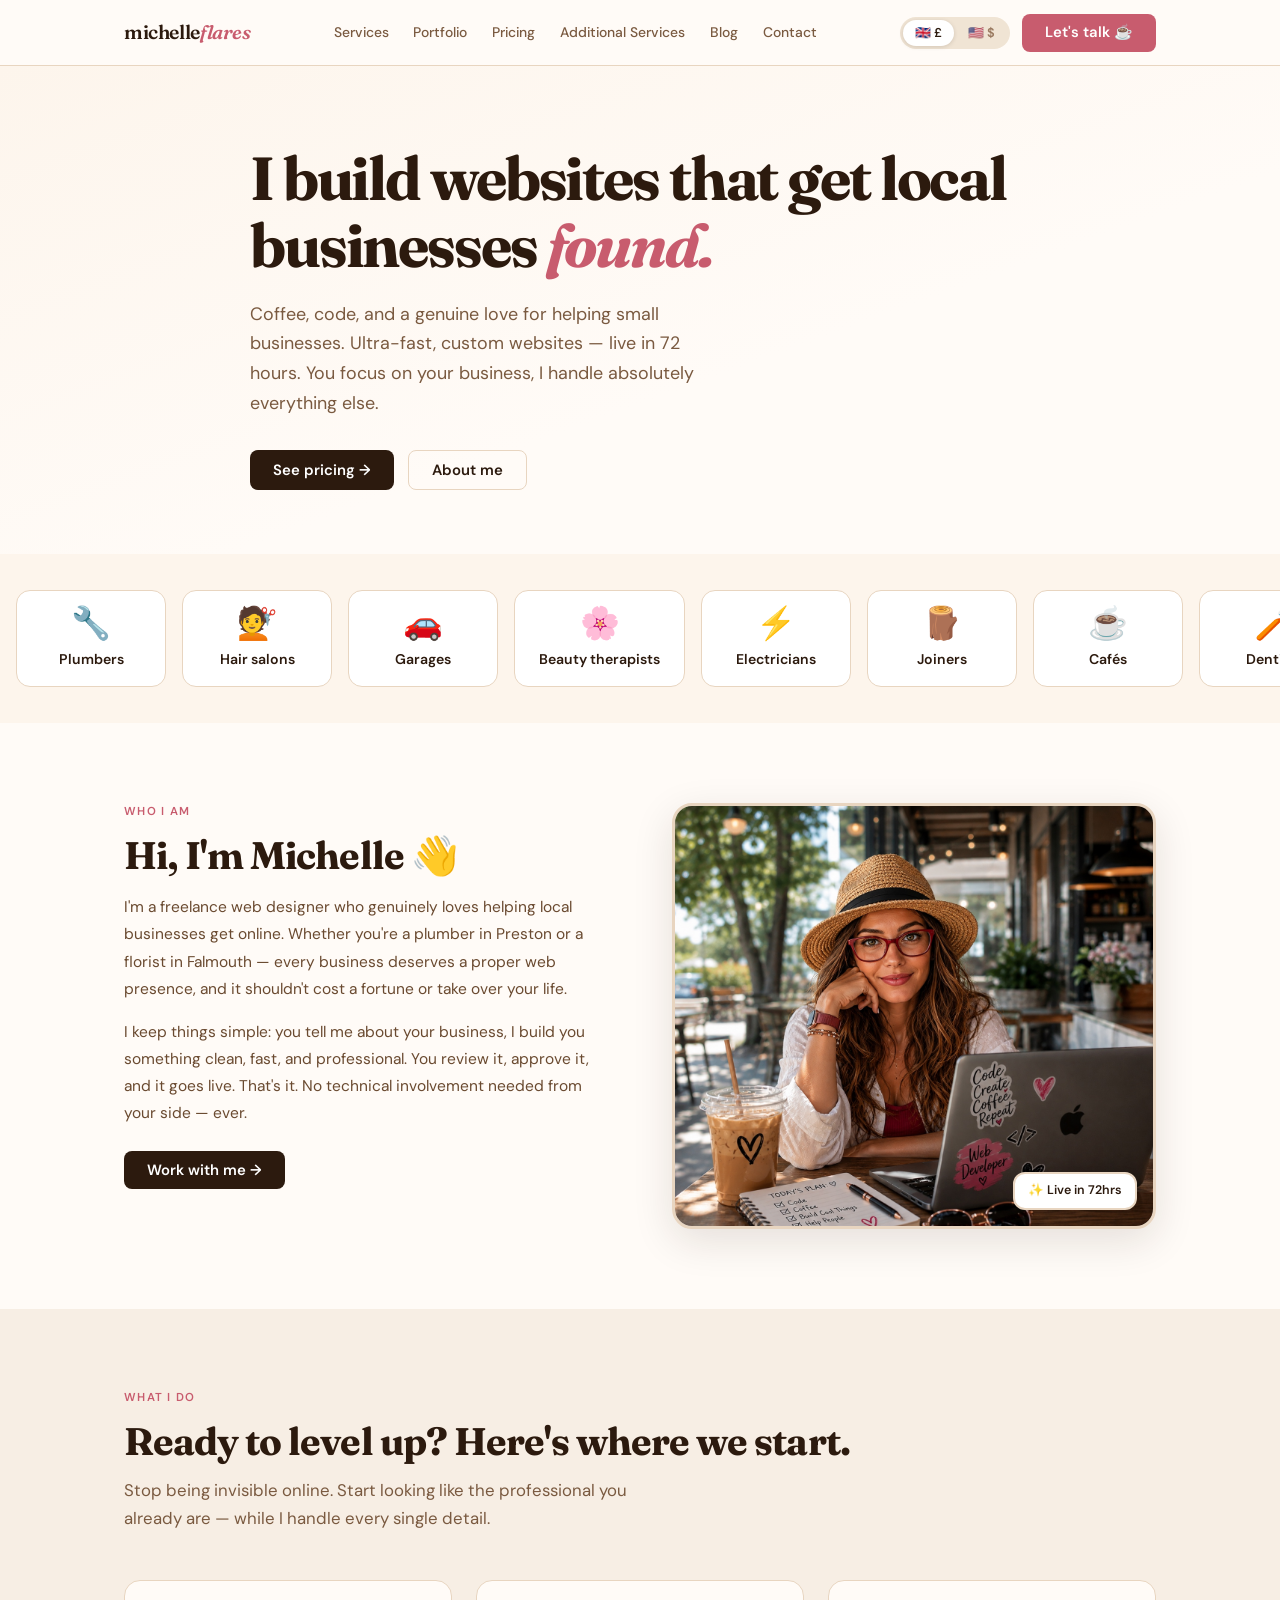
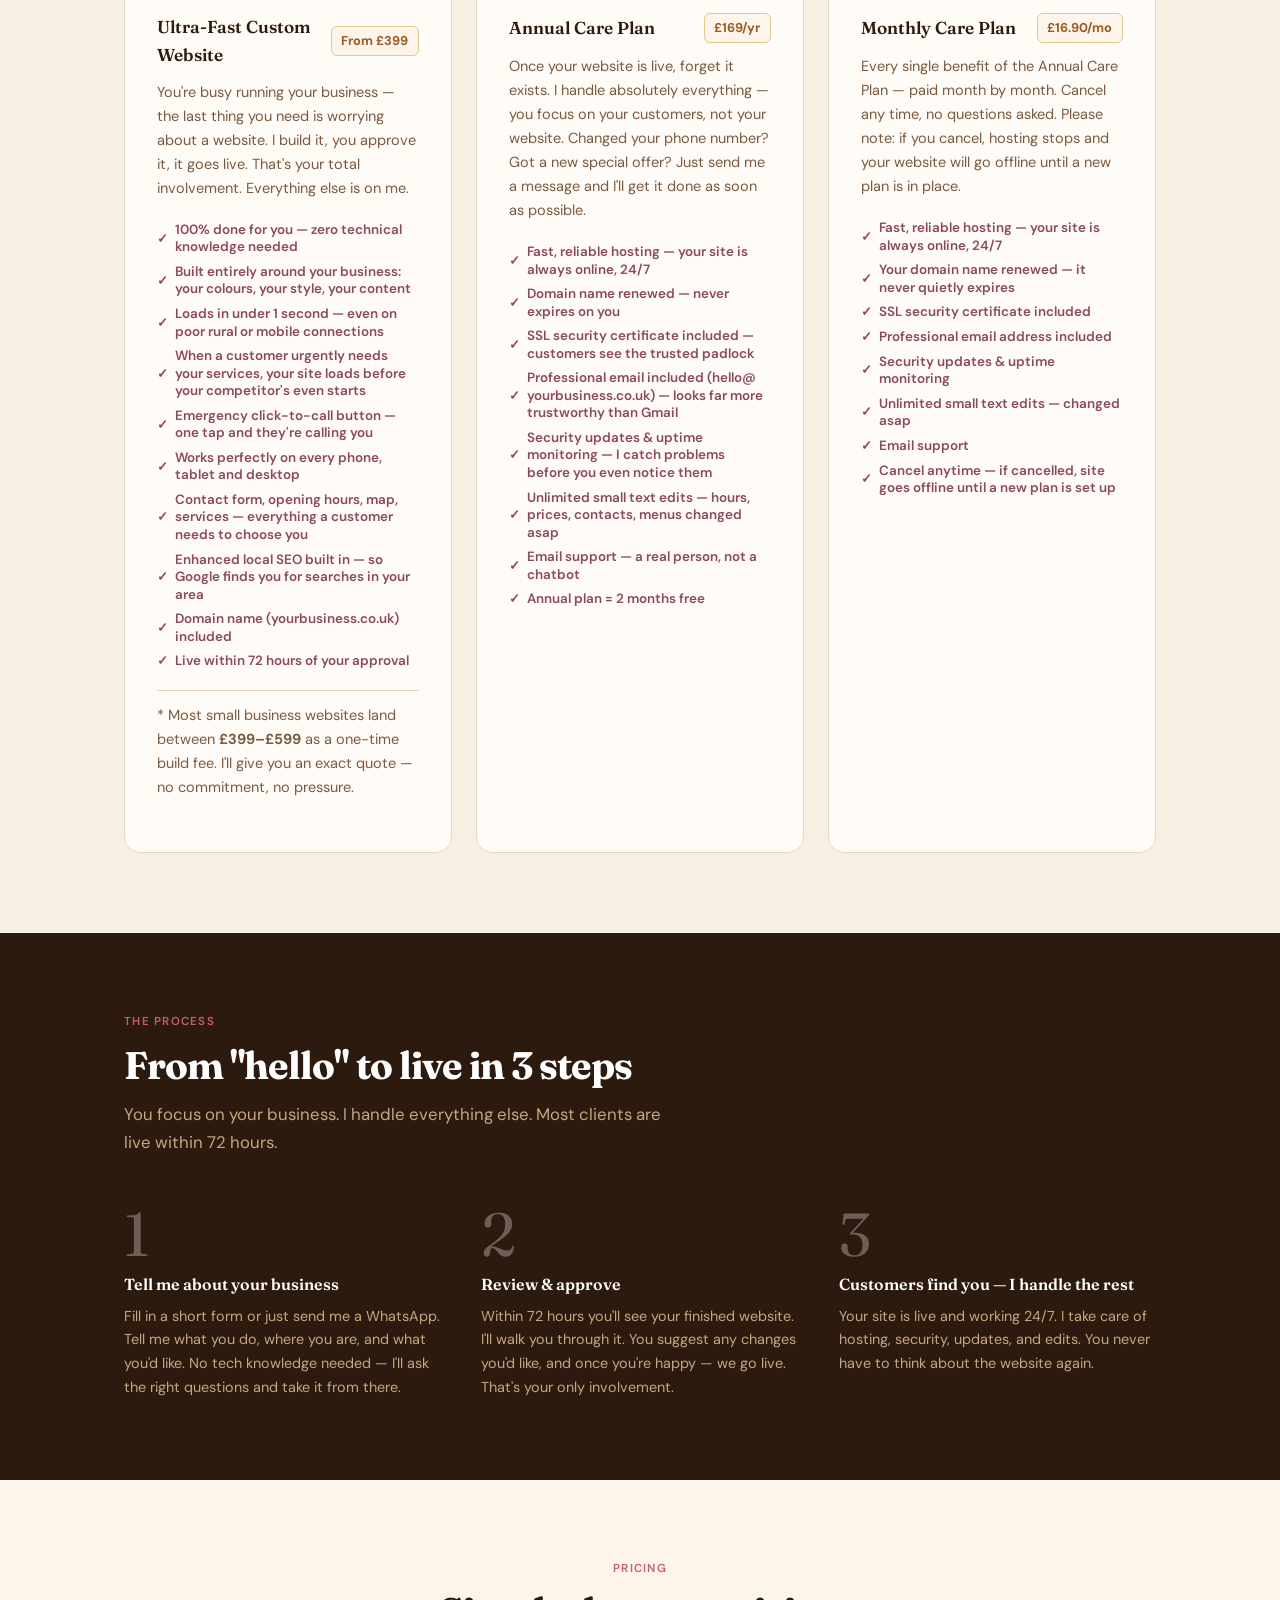
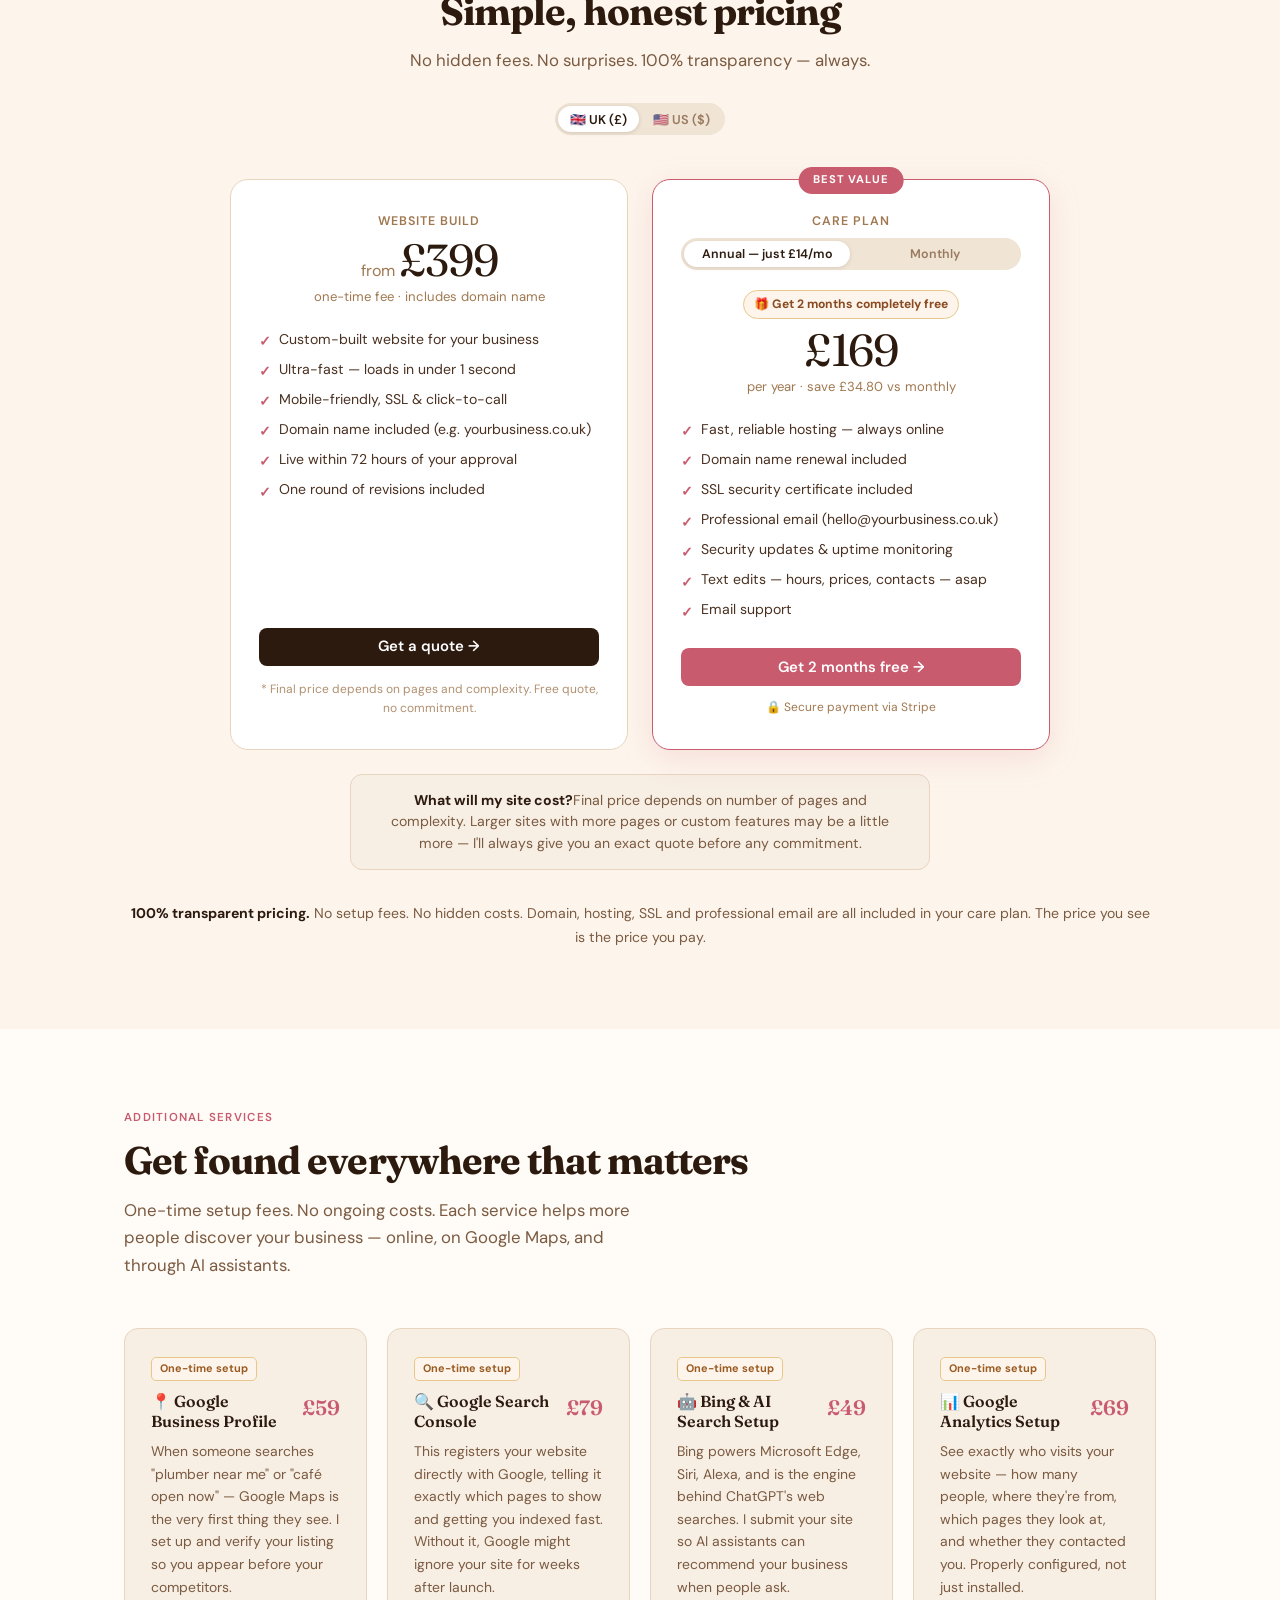
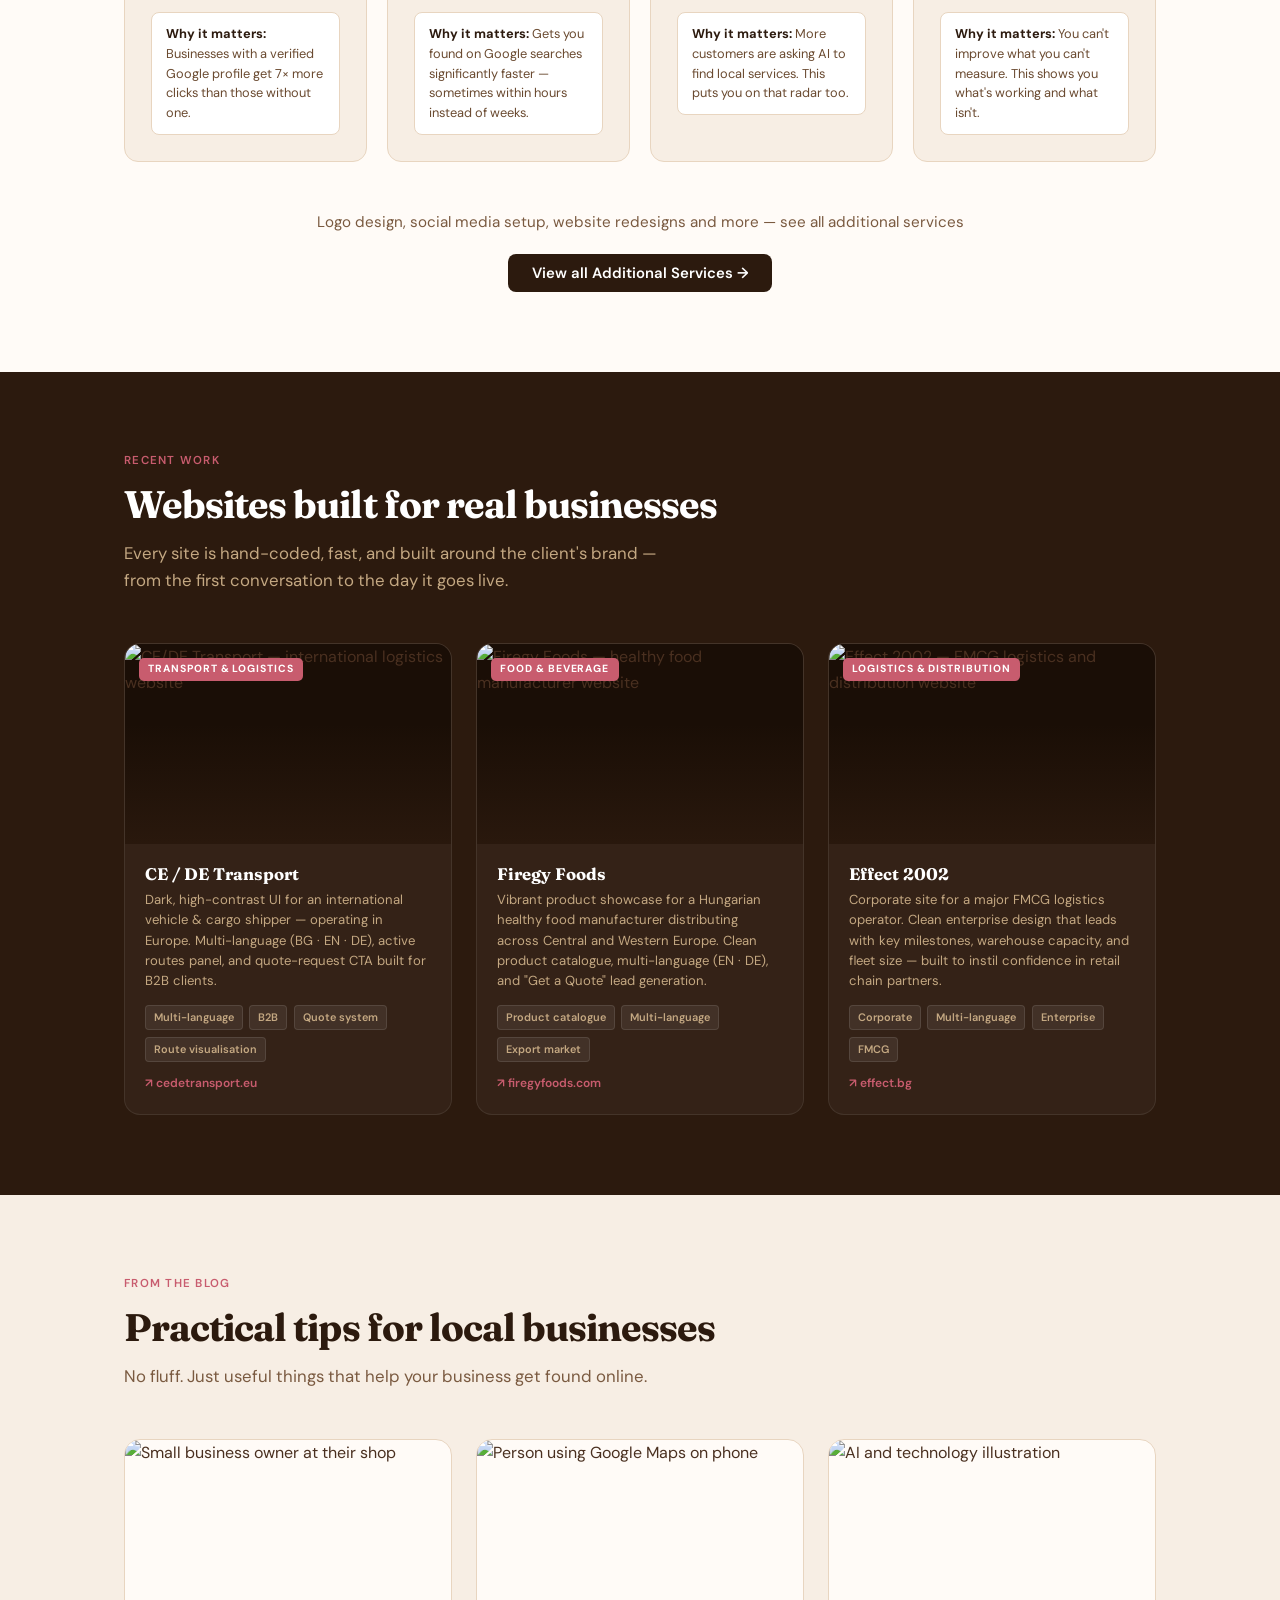
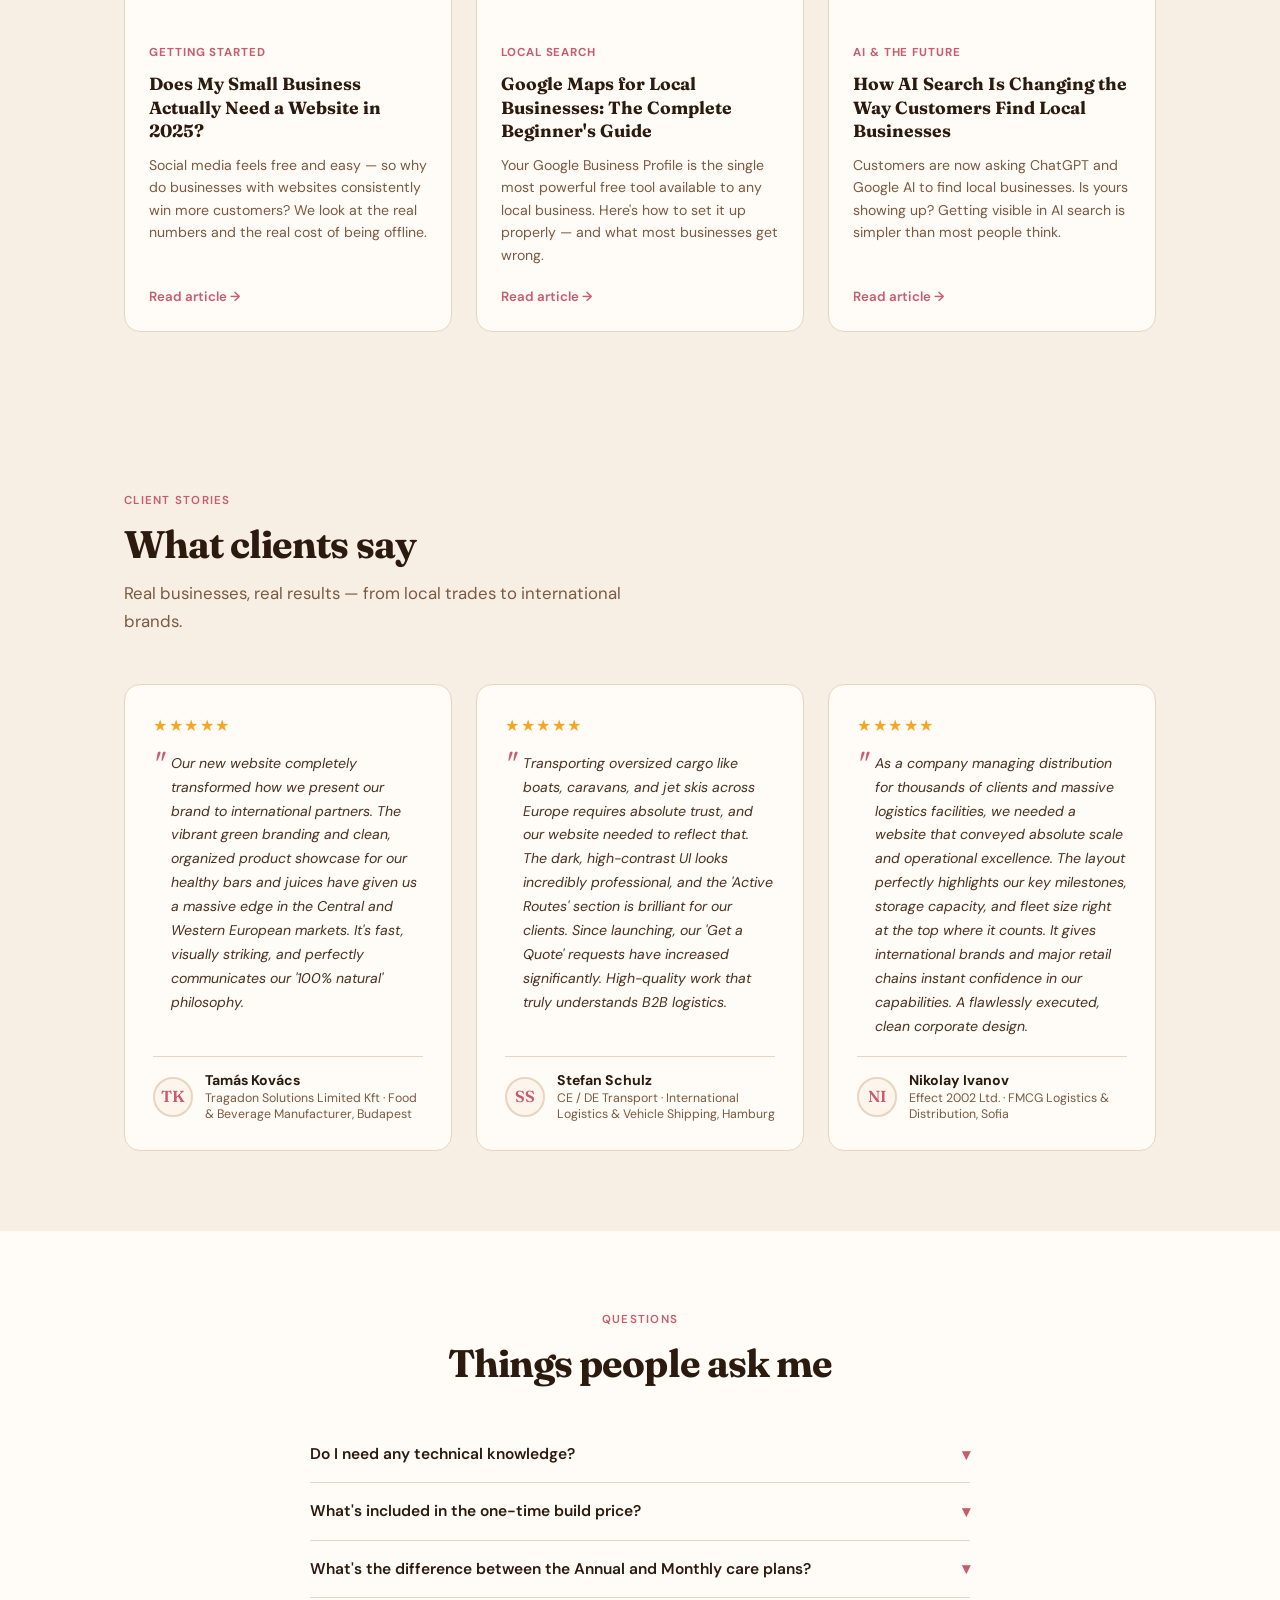
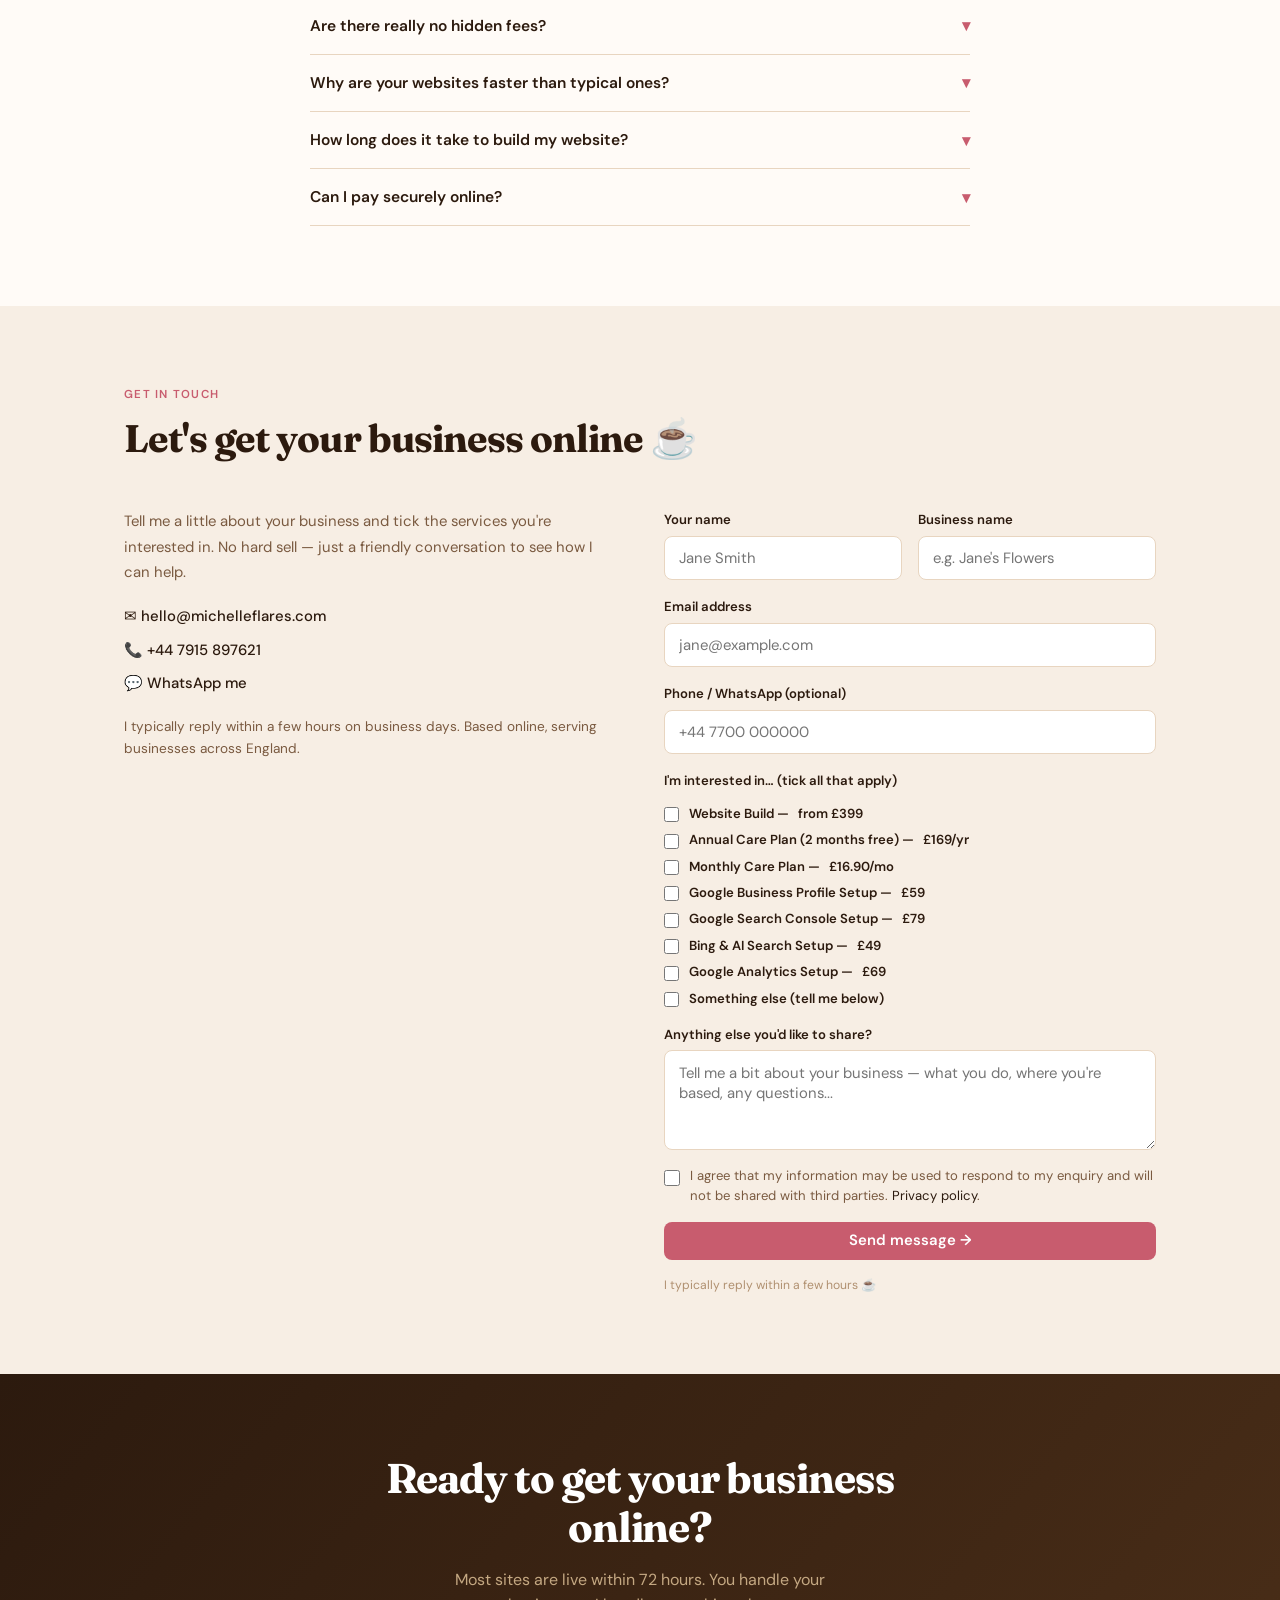
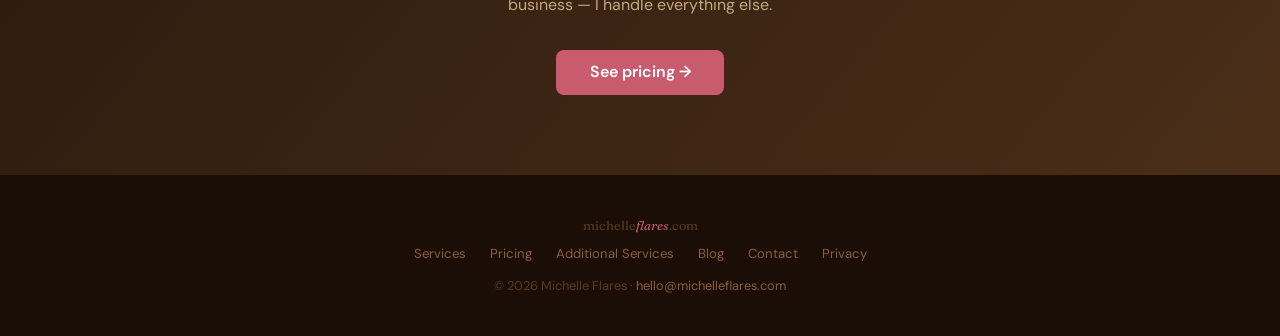
==== index.html @ 590fbddf "Update index.html" ====
<!DOCTYPE html>
<html lang="en">
<head>
<meta charset="UTF-8">
<meta name="viewport" content="width=device-width, initial-scale=1.0">
<title>Michelle Flares — Affordable Websites for Local Businesses UK | From £399</title>
<meta name="description" content="Hand-coded, ultra-fast websites for local UK businesses from £399 — domain included. Annual care plan from £169/yr: hosting, SSL and professional email all included. Live in 72 hours. Zero technical knowledge needed. No hidden fees.">
<meta name="keywords" content="affordable website design UK, local business website England, small business website UK, fast website for plumbers electricians, web designer for local businesses, website from 399 pounds, annual website care plan UK, professional email small business UK, web designer 72 hours">
<link rel="canonical" href="https://michelleflares.com/">
<meta name="robots" content="index, follow, max-snippet:-1, max-image-preview:large, max-video-preview:-1">
<meta name="theme-color" content="#2C1A0E">
<meta name="geo.region" content="GB">
<meta name="geo.placename" content="United Kingdom">
<meta name="ICBM" content="51.5074, -0.1278">
<link rel="icon" href="/favicon.ico" sizes="any">
<link rel="icon" href="/favicon.svg" type="image/svg+xml">
<link rel="apple-touch-icon" href="/apple-touch-icon.png">
<meta property="og:type" content="website">
<meta property="og:url" content="https://michelleflares.com/">
<meta property="og:title" content="Michelle Flares — Websites for Local Businesses">
<meta property="og:description" content="Hand-coded ultra-fast websites from £399, domain included. Care plan from £169/yr — hosting, SSL, professional email all in. Live in 72 hours, zero tech needed.">
<meta property="og:image" content="https://michelleflares.com/og-image.jpg">
<meta property="og:locale" content="en_GB">
<meta name="twitter:card" content="summary_large_image">
<link rel="alternate" hreflang="en-gb" href="https://michelleflares.com/">
<link rel="alternate" hreflang="x-default" href="https://michelleflares.com/">
<link rel="preconnect" href="https://fonts.googleapis.com">
<link rel="preconnect" href="https://fonts.gstatic.com" crossorigin>
<link href="https://fonts.googleapis.com/css2?family=Fraunces:ital,opsz,wght@0,9..144,400;0,9..144,600;1,9..144,400&family=DM+Sans:opsz,wght@9..40,400;9..40,500;9..40,600&display=swap" rel="stylesheet">

<script type="application/ld+json">
{"@context":"https://schema.org","@graph":[
  {"@type":"ProfessionalService","@id":"https://michelleflares.com/#business",
   "name":"Michelle Flares","url":"https://michelleflares.com/",
   "description":"Michelle Flares builds hand-coded, ultra-fast websites for local UK businesses from £399, domain included. Annual care plan from £169/yr covers hosting, SSL, professional email and support.",
   "founder":{"@type":"Person","name":"Michelle Flares"},
   "email":"hello@michelleflares.com","telephone":"+447915897621",
   "address":{"@type":"PostalAddress","addressCountry":"GB"},
   "areaServed":["United Kingdom"],"priceRange":"£169–£399+"},
  {"@type":"FAQPage","mainEntity":[
    {"@type":"Question","name":"How much does a website cost?",
     "acceptedAnswer":{"@type":"Answer","text":"A complete website build starts from £399, including your domain name. Most small business sites land between £399 and £599. Annual care plans are £169/year (just £14/month), covering hosting, domain renewal, SSL, professional email and support."}}},
    {"@type":"Question","name":"How long does it take to build my website?",
     "acceptedAnswer":{"@type":"Answer","text":"Most websites are live within 72 hours of receiving your details."}},
    {"@type":"Question","name":"Do I need any technical knowledge?",
     "acceptedAnswer":{"@type":"Answer","text":"None at all. I handle everything — you just tell me about your business, review the draft, and approve. That's it."}}
  ]}
]}
</script>

<style>
*,*::before,*::after{box-sizing:border-box;margin:0;padding:0}
html{scroll-behavior:smooth}
body{font-family:'DM Sans',sans-serif;background:#FFFBF7;color:#4A3020;-webkit-font-smoothing:antialiased;line-height:1.6}
img{max-width:100%;display:block}
a{color:inherit;text-decoration:none}

:root{
  --ink:#2C1A0E;
  --rose:#C85C6E;
  --rose-dark:#A8485A;
  --cream:#FFFBF7;
  --cream-alt:#F7EEE4;
  --cream-deep:#FDF5EC;
  --border:#E8D5C0;
  --muted:#7A5A40;
  --light-muted:#A07850;
}

h1,h2,h3{font-family:'Fraunces',serif}
.eyebrow{font-size:.72rem;font-weight:600;letter-spacing:.11em;text-transform:uppercase;color:var(--rose);display:block;margin-bottom:.7rem}
.section-title{font-size:clamp(1.75rem,3vw,2.5rem);color:var(--ink);letter-spacing:-.025em;line-height:1.18;margin-bottom:.8rem}
.section-lead{font-size:1.05rem;color:var(--muted);line-height:1.65;max-width:540px}
.container{max-width:1080px;margin:0 auto;padding:0 1.5rem}
section{padding:5rem 0}
@media(max-width:600px){section{padding:3.5rem 0}}

/* BUTTONS */
.btn{display:inline-flex;align-items:center;justify-content:center;gap:.4rem;background:var(--ink);color:#fff;border:none;padding:.72rem 1.45rem;border-radius:8px;font-size:.93rem;font-weight:600;cursor:pointer;font-family:'DM Sans',sans-serif;text-decoration:none;transition:background .18s,transform .12s;line-height:1}
.btn:hover{background:#4A2E18;transform:translateY(-1px)}
.btn-rose{background:var(--rose)}
.btn-rose:hover{background:var(--rose-dark)}
.btn-ghost{background:transparent;color:var(--ink);border:1.5px solid var(--border)}
.btn-ghost:hover{background:var(--ink);color:#fff}
.btn-full{width:100%}
.btn-outline{background:transparent;color:var(--ink);border:1.5px solid var(--border);padding:.72rem 1.45rem;border-radius:8px;font-size:.93rem;font-weight:600;cursor:pointer;font-family:'DM Sans',sans-serif;text-decoration:none;transition:all .18s;display:inline-flex;align-items:center;justify-content:center;width:100%}
.btn-outline:hover{background:var(--ink);color:#fff;border-color:var(--ink)}

/* CURRENCY TOGGLE */
.curr-toggle{display:flex;background:#F0E4D4;border-radius:9999px;padding:3px;gap:2px}
.curr-btn{background:transparent;border:none;padding:.28rem .75rem;border-radius:9999px;font-size:.8rem;font-weight:600;color:#9A7A60;cursor:pointer;font-family:'DM Sans',sans-serif;transition:all .18s;white-space:nowrap}
.curr-btn.active{background:#fff;color:var(--ink);box-shadow:0 1px 4px rgba(44,26,14,.15)}

/* ── NAV ── */
header{position:sticky;top:0;z-index:200}
.site-nav{background:rgba(255,251,247,.97);backdrop-filter:blur(12px);border-bottom:1px solid var(--border)}
.back-top{position:fixed;bottom:1.5rem;right:1.5rem;width:46px;height:46px;background:var(--ink);color:#fff;border:none;border-radius:12px;cursor:pointer;display:flex;align-items:center;justify-content:center;font-size:1.2rem;opacity:0;transform:translateY(8px);transition:opacity .25s,transform .25s,background .18s;z-index:150;line-height:1}
.back-top.visible{opacity:1;transform:translateY(0)}
.back-top:hover{background:var(--rose)}
.nav-inner{max-width:1080px;margin:0 auto;padding:.85rem 1.5rem;display:flex;align-items:center;justify-content:space-between;gap:1rem}
.brand{font-family:'Fraunces',serif;font-size:1.22rem;font-weight:600;color:var(--ink);text-decoration:none;letter-spacing:-.02em;flex-shrink:0}
.brand em{font-style:italic;color:var(--rose)}
.nav-links{display:flex;align-items:center;gap:.15rem}
.nav-link{font-size:.87rem;font-weight:500;color:var(--muted);padding:.45rem .7rem;border-radius:6px;text-decoration:none;white-space:nowrap;transition:color .18s,background .18s}
.nav-link:hover{color:var(--ink);background:var(--cream-alt)}
.nav-right{display:flex;align-items:center;gap:.75rem}
.hamburger{display:none;background:none;border:none;cursor:pointer;padding:.4rem;flex-direction:column;gap:5px}
.hamburger span{display:block;width:22px;height:2px;background:var(--ink);border-radius:2px;transition:all .25s}
.hamburger.open span:nth-child(1){transform:translateY(7px) rotate(45deg)}
.hamburger.open span:nth-child(2){opacity:0}
.hamburger.open span:nth-child(3){transform:translateY(-7px) rotate(-45deg)}
.mobile-nav{display:none;position:fixed;inset:0;top:60px;background:var(--cream);z-index:199;padding:1.5rem;flex-direction:column;gap:.25rem;border-top:1px solid var(--border);overflow-y:auto}
.mobile-nav.open{display:flex}
.mobile-nav-link{font-size:1.05rem;font-weight:600;color:var(--ink);padding:.85rem 1rem;border-radius:10px;text-decoration:none}
.mobile-nav-link:hover,.mobile-nav-link:active{background:var(--cream-alt)}
.mobile-nav-divider{height:1px;background:var(--border);margin:.5rem 0}
.mobile-nav-bottom{margin-top:1rem;display:flex;flex-direction:column;gap:.75rem;padding-top:1rem;border-top:1px solid var(--border)}
@media(max-width:780px){.nav-links{display:none}.hamburger{display:flex}.nav-right .btn{display:none}}

/* ── HERO ── */
.hero{padding:5rem 1.5rem 4rem;background:linear-gradient(160deg,#FDF5EC 0%,#FFFBF7 60%)}
.hero-inner{display:grid;grid-template-columns:1fr;gap:3rem;align-items:center;max-width:780px;margin:0 auto}
.hero h1{font-size:clamp(2.4rem,5vw,3.8rem);color:var(--ink);letter-spacing:-.035em;line-height:1.1;margin-bottom:1.25rem}
.hero h1 em{font-style:italic;color:var(--rose)}
.hero-sub{font-size:1.12rem;color:var(--muted);max-width:480px;margin-bottom:2rem;line-height:1.65}
.hero-ctas{display:flex;gap:.85rem;flex-wrap:wrap}
@media(max-width:860px){.hero-inner{grid-template-columns:1fr}.hero{padding:3.5rem 1.25rem 3rem}}

/* ── BUSINESS CAROUSEL ── */
.businesses{background:var(--cream-deep);padding:2rem 0;overflow:hidden}
.biz-track{display:flex;gap:1rem;animation:bizscroll 35s linear infinite;width:max-content;padding:.25rem 1rem}
.biz-track:hover{animation-play-state:paused}
@keyframes bizscroll{from{transform:translateX(0)}to{transform:translateX(-50%)}}
.biz-card{flex-shrink:0;background:#fff;border:1.5px solid var(--border);border-radius:14px;padding:1rem 1.5rem;min-width:150px;display:flex;flex-direction:column;align-items:center;gap:.55rem;text-align:center;transition:border-color .2s,transform .2s;cursor:default}
.biz-card:hover{border-color:var(--rose);transform:translateY(-2px)}
.biz-card-icon{font-size:2rem;line-height:1}
.biz-card-label{font-size:.88rem;font-weight:600;color:var(--ink);white-space:nowrap}
@media(max-width:600px){.biz-card{min-width:130px;padding:.9rem 1.1rem}.biz-card-icon{font-size:1.8rem}}

/* ── ABOUT ── */
.about{background:var(--cream)}
.about-inner{display:grid;grid-template-columns:1fr 1fr;gap:4rem;align-items:start}
.about-text h2{margin-bottom:1rem}
.about-text p{font-size:.97rem;color:#6A4A30;line-height:1.75;margin-bottom:1rem}
@media(max-width:780px){.about-inner{grid-template-columns:1fr}.about-visual{order:-1}}


.about-photo-wrap{position:relative;border-radius:20px;overflow:hidden;border:3px solid var(--border);box-shadow:0 12px 40px rgba(44,26,14,.12)}
.about-photo-wrap img{width:100%;height:420px;object-fit:cover;object-position:center top;display:block}
.about-photo-badge{position:absolute;bottom:16px;right:16px;background:#fff;border:2px solid var(--border);border-radius:12px;padding:.45rem .8rem;font-size:.78rem;font-weight:600;color:var(--ink);box-shadow:0 4px 12px rgba(44,26,14,.12);white-space:nowrap}
@media(max-width:780px){.about-photo-wrap img{height:300px}}
/* ── SERVICES ── */
.services{background:var(--cream-alt)}
.services-grid{display:grid;grid-template-columns:repeat(3,1fr);gap:1.5rem;margin-top:3rem}
@media(max-width:860px){.services-grid{grid-template-columns:1fr}}
.scard{background:var(--cream);border-radius:16px;padding:2rem;border:1.5px solid var(--border);transition:transform .2s,box-shadow .2s;display:flex;flex-direction:column}
.scard:hover{transform:translateY(-3px);box-shadow:0 12px 36px rgba(44,26,14,.09)}
.scard-icon{font-size:2rem;margin-bottom:1rem;display:block}
.scard-head{display:flex;align-items:center;justify-content:space-between;gap:.5rem;margin-bottom:.75rem}
.scard h3{font-size:1.08rem;font-weight:600;color:var(--ink)}
.scard-price-tag{font-size:.8rem;font-weight:700;background:var(--cream-deep);color:#9A5A20;border:1px solid #E8C88A;padding:.22rem .6rem;border-radius:6px;white-space:nowrap;flex-shrink:0}
.scard p{font-size:.91rem;color:var(--muted);line-height:1.65;margin-bottom:1.25rem}
.scard-pts{list-style:none;display:flex;flex-direction:column;gap:.45rem;flex:1}
.scard-pts li{font-size:.84rem;color:#8B4A5A;font-weight:600;display:flex;align-items:center;gap:.45rem;line-height:1.3;word-break:break-word;overflow-wrap:anywhere}
.scard-pts li::before{content:"✓";flex-shrink:0}
.scard-note{font-size:.76rem;color:#A07850;margin-top:1.25rem;padding-top:.85rem;border-top:1px solid var(--border);line-height:1.55}



/* ── HOW IT WORKS ── */
.how{background:var(--ink)}
.how .eyebrow{color:var(--rose)}
.how .section-title{color:#fff}
.how .section-lead{color:#C4A882}
.steps{display:grid;grid-template-columns:repeat(auto-fit,minmax(210px,1fr));gap:2.5rem;margin-top:3rem}
.step-n{font-family:'Fraunces',serif;font-size:3.8rem;font-weight:400;color:rgba(255,255,255,0.3);line-height:1;margin-bottom:.4rem}
.step h3{font-size:1rem;font-weight:600;color:#fff;margin-bottom:.45rem}
.step p{font-size:.9rem;color:#C4A882;line-height:1.65}

/* ── PRICING ── */
.pricing{background:var(--cream-deep)}
.pricing-center{text-align:center}
.pricing-curr-wrap{display:flex;justify-content:center;margin:1.75rem 0 2.75rem}
.pricing-cards{display:grid;grid-template-columns:1fr 1fr;gap:1.5rem;max-width:820px;margin:0 auto}
@media(max-width:700px){.pricing-cards{grid-template-columns:1fr}}
.pcard{background:#fff;border-radius:18px;padding:2rem 1.75rem;border:1.5px solid var(--border);display:flex;flex-direction:column;position:relative}
.pcard-best{border-color:var(--rose);box-shadow:0 8px 32px rgba(200,92,110,.15)}
.pcard-pill{position:absolute;top:-13px;left:50%;transform:translateX(-50%);font-size:.7rem;font-weight:700;letter-spacing:.08em;text-transform:uppercase;padding:.28rem .9rem;border-radius:9999px;white-space:nowrap;background:var(--rose);color:#fff}
.pcard-label{font-size:.78rem;font-weight:600;color:var(--light-muted);text-transform:uppercase;letter-spacing:.08em;margin-bottom:.4rem}
.pcard-price{font-family:'Fraunces',serif;font-size:2.8rem;color:var(--ink);letter-spacing:-.03em;line-height:1;margin-bottom:.2rem}
.pcard-cadence{font-size:.82rem;color:var(--light-muted);margin-bottom:1.4rem}
.pcard-save{display:inline-block;background:#FDF5EC;color:#8B4A20;font-size:.76rem;font-weight:700;padding:.22rem .65rem;border-radius:9999px;margin-bottom:.6rem;border:1px solid #E8C88A}

/* Care plan toggle */
.care-toggle{display:flex;background:#F0E4D4;border-radius:9999px;padding:3px;gap:2px;margin-bottom:1.25rem}
.care-btn{background:transparent;border:none;padding:.3rem .75rem;border-radius:9999px;font-size:.78rem;font-weight:600;color:#9A7A60;cursor:pointer;font-family:'DM Sans',sans-serif;transition:all .18s;white-space:nowrap;flex:1;text-align:center}
.care-btn.active{background:#fff;color:var(--ink);box-shadow:0 1px 4px rgba(44,26,14,.12)}

.pcard-inc{list-style:none;display:flex;flex-direction:column;gap:.5rem;margin-bottom:1.6rem;flex:1}
.pcard-inc li{font-size:.88rem;color:#4A3020;display:flex;align-items:center;gap:.5rem;line-height:1.4;word-break:break-word;overflow-wrap:anywhere}.pcard-inc li{font-size:.88rem;color:#4A3020;display:flex;align-items:flex-start;gap:.5rem;line-height:1.4;word-break:break-word;overflow-wrap:anywhere}
.pcheck{color:var(--rose);font-weight:700;flex-shrink:0;margin-top:.15rem}
.pcard-note{font-size:.75rem;color:#B09070;margin-top:.9rem;line-height:1.55}
.stripe-note{font-size:.75rem;color:#A07850;text-align:center;margin-top:.75rem}
.transparency-note{text-align:center;margin-top:2rem;font-size:.88rem;color:var(--muted);line-height:1.65}
.transparency-note strong{color:var(--ink)}

/* ── ADDITIONAL SERVICES ── */
.additional{background:var(--cream)}
.additional-grid{display:grid;grid-template-columns:repeat(auto-fit,minmax(230px,1fr));gap:1.25rem;margin-top:3rem}
.acard{background:var(--cream-alt);border-radius:14px;padding:1.6rem;border:1px solid var(--border);transition:transform .2s,box-shadow .2s}
.acard:hover{transform:translateY(-3px);box-shadow:0 10px 28px rgba(44,26,14,.08)}
.acard-badge{display:inline-block;font-size:.68rem;font-weight:700;background:var(--cream-deep);color:#9A5A20;border:1px solid #E8C88A;padding:.15rem .5rem;border-radius:5px;margin-bottom:.6rem}
.acard-top{display:flex;justify-content:space-between;align-items:flex-start;margin-bottom:.5rem}
.acard h3{font-size:1rem;font-weight:600;color:var(--ink);line-height:1.3;flex:1;padding-right:.5rem}
.acard-price{font-family:'Fraunces',serif;font-size:1.3rem;color:var(--rose);font-weight:600;flex-shrink:0}
.acard p{font-size:.87rem;color:var(--muted);line-height:1.62}
.acard-why{margin-top:.85rem;padding:.7rem .9rem;background:#fff;border-radius:8px;border:1px solid var(--border);font-size:.8rem;color:#6A4A30;line-height:1.55}
.acard-why strong{color:var(--ink)}
.additional-cta{text-align:center;margin-top:3rem}

/* ── BLOG ── */
.blog{background:var(--cream-alt)}
.blog-grid{display:grid;grid-template-columns:repeat(auto-fit,minmax(280px,1fr));gap:1.5rem;margin-top:3rem}
.blog-card{background:var(--cream);border-radius:16px;overflow:hidden;border:1.5px solid var(--border);display:flex;flex-direction:column;transition:transform .2s,box-shadow .2s;text-decoration:none;color:inherit}
.blog-card:hover{transform:translateY(-3px);box-shadow:0 10px 32px rgba(44,26,14,.09)}
.blog-img{width:100%;height:180px;object-fit:cover;display:block}
.blog-body{padding:1.5rem;display:flex;flex-direction:column;flex:1}
.blog-tag{font-size:.72rem;font-weight:700;letter-spacing:.08em;text-transform:uppercase;color:var(--rose);margin-bottom:.6rem;display:block}
.blog-card h3{font-size:1.1rem;color:var(--ink);line-height:1.35;margin-bottom:.65rem;font-family:'Fraunces',serif}
.blog-card p{font-size:.88rem;color:var(--muted);line-height:1.6;flex:1}
.blog-read{font-size:.83rem;font-weight:600;color:var(--rose);margin-top:1.25rem;display:flex;align-items:center;gap:.3rem}

/* ── FAQ ── */
.faq{background:var(--cream)}
.faq-inner{max-width:660px;margin:2.5rem auto 0}
.faq-item{border-bottom:1px solid var(--border)}
.faq-q{width:100%;background:none;border:none;text-align:left;padding:1.1rem 0;font-size:.97rem;font-weight:600;color:var(--ink);cursor:pointer;display:flex;justify-content:space-between;align-items:center;gap:1rem;font-family:'DM Sans',sans-serif}
.faq-chevron{color:var(--rose);font-size:1rem;flex-shrink:0;transition:transform .22s}
.faq-item.open .faq-chevron{transform:rotate(180deg)}
.faq-a{font-size:.9rem;color:var(--muted);line-height:1.7;padding-bottom:1.1rem;display:none}
.faq-item.open .faq-a{display:block}

/* ── CONTACT ── */
.contact{background:var(--cream-alt)}
.contact-grid{display:grid;grid-template-columns:1fr 1fr;gap:3rem;margin-top:3rem;align-items:start}
.contact-info p{font-size:.93rem;color:var(--muted);line-height:1.7;margin-bottom:1.25rem}
.contact-link{display:flex;align-items:center;gap:.6rem;font-size:.93rem;color:var(--ink);margin-bottom:.6rem;font-weight:500;text-decoration:none}
.contact-link:hover{color:var(--rose)}
.contact-form{display:flex;flex-direction:column;gap:1rem}
.form-row{display:grid;grid-template-columns:1fr 1fr;gap:1rem}
.form-group{display:flex;flex-direction:column;gap:.35rem}
.form-group label{font-size:.82rem;font-weight:600;color:var(--ink)}
.form-group input,.form-group select,.form-group textarea{border:1.5px solid var(--border);border-radius:8px;padding:.7rem .9rem;font-size:.93rem;font-family:'DM Sans',sans-serif;color:var(--ink);background:#fff;transition:border-color .18s;width:100%}
.form-group input:focus,.form-group select:focus,.form-group textarea:focus{outline:none;border-color:var(--rose)}
.form-group textarea{min-height:100px;resize:vertical}
.form-section-label{font-size:.82rem;font-weight:600;color:var(--ink);margin-bottom:.5rem;display:block}
.checkbox-group{display:flex;flex-direction:column;gap:.5rem}
.checkbox-item{display:flex;align-items:flex-start;gap:.6rem;font-size:.87rem;color:#4A3020;line-height:1.4}
.checkbox-item input[type="checkbox"]{margin-top:.15rem;flex-shrink:0;accent-color:var(--rose);width:15px;height:15px}
.gdpr-row{display:flex;align-items:flex-start;gap:.6rem;font-size:.82rem;color:var(--muted);line-height:1.5}
.gdpr-row input[type="checkbox"]{margin-top:.2rem;flex-shrink:0;accent-color:var(--rose);width:16px;height:16px}
.form-note{font-size:.76rem;color:#B09070;line-height:1.5}
@media(max-width:768px){.contact-grid{grid-template-columns:1fr}.form-row{grid-template-columns:1fr}}

/* ── CTA + FOOTER ── */
.cta-section{background:linear-gradient(130deg,#2C1A0E 0%,#4A2E18 100%);padding:5rem 1.5rem;text-align:center}
.cta-section h2{font-family:'Fraunces',serif;font-size:clamp(1.85rem,3.5vw,2.6rem);color:#fff;max-width:560px;margin:0 auto .9rem;letter-spacing:-.025em;line-height:1.18}
.cta-section p{color:#C4A882;font-size:1rem;margin:0 auto 2rem;max-width:420px;line-height:1.6}
.site-footer{background:#1A0E06;padding:2.5rem 1.5rem;text-align:center}
.footer-brand{font-family:'Fraunces',serif;font-size:1.1rem;color:#7A5A40;margin-bottom:.5rem}
.footer-brand em{font-style:italic;color:var(--rose)}
.footer-links{display:flex;justify-content:center;gap:1.5rem;margin-bottom:.75rem;flex-wrap:wrap}
.footer-links a{font-size:.82rem;color:#8B5E3C;text-decoration:none}
.footer-links a:hover{color:var(--rose)}
.site-footer p{font-size:.8rem;color:#5A3A20}
.site-footer a{color:#8B5E3C}

/* ── FORM THANK YOU ── */
.form-thankyou{display:none;text-align:center;padding:2.5rem 1.5rem;background:var(--cream-deep);border-radius:16px;border:1.5px solid var(--border)}
.form-thankyou.show{display:block}
.form-thankyou .ty-icon{font-size:3rem;margin-bottom:1rem;line-height:1}
.form-thankyou h3{font-family:'Fraunces',serif;font-size:1.5rem;color:var(--ink);margin-bottom:.6rem;letter-spacing:-.02em}
.form-thankyou p{font-size:.93rem;color:var(--muted);line-height:1.7;margin-bottom:1.5rem}
.ty-blog-links{display:flex;flex-direction:column;gap:.6rem;margin-top:1.25rem;text-align:left}
.ty-blog-link{display:flex;align-items:center;gap:.75rem;padding:.85rem 1rem;background:#fff;border:1.5px solid var(--border);border-radius:10px;text-decoration:none;color:var(--ink);font-size:.88rem;font-weight:500;transition:border-color .18s,transform .18s}
.ty-blog-link:hover{border-color:var(--rose);transform:translateX(3px)}
.ty-blog-link .ty-tag{font-size:.65rem;font-weight:700;letter-spacing:.08em;text-transform:uppercase;color:var(--rose);flex-shrink:0;width:80px}
.ty-blog-link .ty-title{flex:1;line-height:1.35}
.ty-blog-link .ty-arrow{color:var(--rose);flex-shrink:0}
.contact-form.hidden{display:none}

/* ── PORTFOLIO ── */
.portfolio{background:var(--ink)}
.portfolio .eyebrow{color:var(--rose)}
.portfolio-grid{display:grid;grid-template-columns:repeat(3,1fr);gap:1.5rem;margin-top:3rem}
@media(max-width:860px){.portfolio-grid{grid-template-columns:1fr}}
.port-card{border-radius:16px;overflow:hidden;border:1.5px solid rgba(255,255,255,.08);transition:transform .2s,box-shadow .2s;display:flex;flex-direction:column;background:rgba(255,255,255,.04)}
.port-card:hover{transform:translateY(-4px);box-shadow:0 16px 48px rgba(0,0,0,.35)}
.port-img-wrap{position:relative;height:200px;overflow:hidden;background:#1a0e06}
.port-img-wrap img{width:100%;height:100%;object-fit:cover;object-position:top;transition:transform .4s}
.port-card:hover .port-img-wrap img{transform:scale(1.04)}
.port-overlay{position:absolute;inset:0;background:linear-gradient(to bottom,transparent 40%,rgba(44,26,14,.85) 100%)}
.port-badge{position:absolute;top:.85rem;left:.85rem;font-size:.65rem;font-weight:700;letter-spacing:.09em;text-transform:uppercase;background:var(--rose);color:#fff;padding:.22rem .6rem;border-radius:5px}
.port-body{padding:1.25rem}
.port-body h3{font-family:'Fraunces',serif;font-size:1.05rem;color:#fff;margin-bottom:.3rem;line-height:1.25}
.port-body p{font-size:.82rem;color:#C4A882;line-height:1.55;margin-bottom:.85rem}
.port-tags{display:flex;gap:.4rem;flex-wrap:wrap}
.port-tag{font-size:.68rem;font-weight:600;color:#C4A882;background:rgba(255,255,255,.07);border:1px solid rgba(255,255,255,.1);padding:.18rem .5rem;border-radius:4px}
.port-placeholder{height:200px;display:flex;align-items:center;justify-content:center;background:rgba(255,255,255,.03);border-bottom:1px solid rgba(255,255,255,.07)}
.port-placeholder-inner{text-align:center}
.port-placeholder-icon{font-size:2.5rem;opacity:.3;display:block;margin-bottom:.5rem}
.port-placeholder-text{font-size:.75rem;color:rgba(255,255,255,.25);font-style:italic}
.port-url{display:inline-flex;align-items:center;gap:.35rem;font-size:.75rem;color:var(--rose);font-weight:600;text-decoration:none;margin-top:.75rem;transition:opacity .18s}
.port-url:hover{opacity:.75}

/* ── TESTIMONIALS ── */
.testimonials{background:var(--cream-alt)}
.testimonials-grid{display:grid;grid-template-columns:repeat(3,1fr);gap:1.5rem;margin-top:3rem}
@media(max-width:860px){.testimonials-grid{grid-template-columns:1fr}}
.tcard{background:var(--cream);border-radius:16px;padding:1.75rem;border:1.5px solid var(--border);display:flex;flex-direction:column;transition:transform .2s,box-shadow .2s}
.tcard:hover{transform:translateY(-3px);box-shadow:0 10px 32px rgba(44,26,14,.09)}
.tcard-stars{color:#F5A623;font-size:1rem;letter-spacing:.1em;margin-bottom:.85rem;display:block}
.tcard-quote{font-size:.88rem;color:#4A3020;line-height:1.7;flex:1;margin-bottom:1.1rem;font-style:italic;position:relative;padding-left:1.1rem}
.tcard-quote::before{content:'"';position:absolute;left:0;top:-.1rem;font-family:'Fraunces',serif;font-size:1.8rem;color:var(--rose);line-height:1}
.tcard-author{display:flex;align-items:center;gap:.75rem;padding-top:.9rem;border-top:1px solid var(--border)}
.tcard-avatar{width:40px;height:40px;border-radius:50%;background:var(--cream-deep);border:2px solid var(--border);display:flex;align-items:center;justify-content:center;font-size:1rem;flex-shrink:0;font-family:'Fraunces',serif;font-weight:600;color:var(--rose)}
.tcard-name{font-size:.88rem;font-weight:700;color:var(--ink);line-height:1.2}
.tcard-biz{font-size:.77rem;color:var(--muted);line-height:1.3;margin-top:.1rem}

/* ── PRICING HINT ── */
.pricing-hint{text-align:center;background:var(--cream-alt);border-radius:12px;padding:.9rem 1.5rem;margin:1.5rem auto 0;max-width:580px;border:1px solid var(--border);font-size:.88rem;color:var(--muted);line-height:1.55}
.pricing-hint strong{color:var(--ink)}
</style>
</head>
<body>

<!-- NAV -->
<header>
<nav class="site-nav" role="navigation" aria-label="Main navigation">
  <div class="nav-inner">
    <a href="#" class="brand">michelle<em>flares</em></a>
    <div class="nav-links">
      <a href="/#services" class="nav-link">Services</a>
      <a href="/#portfolio" class="nav-link">Portfolio</a>
      <a href="/#pricing" class="nav-link">Pricing</a>
      <a href="/additional-services/" class="nav-link">Additional Services</a>
      <a href="/blog/" class="nav-link">Blog</a>
      <a href="/#contact" class="nav-link">Contact</a>
    </div>
    <div class="nav-right">
      <div class="curr-toggle">
        <button class="curr-btn active" id="btn-gbp" onclick="setCurrency('GBP')">🇬🇧 £</button>
        <button class="curr-btn" id="btn-usd" onclick="setCurrency('USD')">🇺🇸 $</button>
      </div>
      <a href="https://wa.me/447915897621" target="_blank" rel="noopener" class="btn btn-rose">Let's talk ☕</a>
    </div>
    <button class="hamburger" id="hamburger" aria-label="Open menu" aria-expanded="false">
      <span></span><span></span><span></span>
    </button>
  </div>
</nav>

<div class="mobile-nav" id="mobile-nav" role="dialog" aria-label="Navigation menu">
  <a href="/#services" class="mobile-nav-link" onclick="closeNav()">Services</a>
  <a href="/#portfolio" class="mobile-nav-link" onclick="closeNav()">Portfolio</a>
  <a href="/#pricing" class="mobile-nav-link" onclick="closeNav()">Pricing</a>
  <a href="/additional-services/" class="mobile-nav-link" onclick="closeNav()">Additional Services</a>
  <a href="/blog/" class="mobile-nav-link" onclick="closeNav()">Blog</a>
  <a href="/#contact" class="mobile-nav-link" onclick="closeNav()">Contact</a>
  <div class="mobile-nav-bottom">
    <div class="curr-toggle" style="justify-content:center">
      <button class="curr-btn active" id="btn-gbp-m" onclick="setCurrency('GBP')">🇬🇧 UK (£)</button>
      <button class="curr-btn" id="btn-usd-m" onclick="setCurrency('USD')">🇺🇸 US ($)</button>
    </div>
    <a href="https://wa.me/447915897621" target="_blank" rel="noopener" class="btn btn-rose" style="justify-content:center">Let's talk ☕</a>
  </div>
</div>
</header>

<main>

<!-- HERO -->
<section id="hero" class="hero">
  <div class="hero-inner">
    <div>
      <h1>I build websites that get local businesses <em>found.</em></h1>
      <p class="hero-sub">Coffee, code, and a genuine love for helping small businesses. Ultra-fast, custom websites — live in 72 hours. You focus on your business, I handle absolutely everything else.</p>
      <div class="hero-ctas">
        <a href="#pricing" class="btn">See pricing →</a>
        <a href="#about" class="btn btn-ghost">About me</a>
      </div>
    </div>

  </div>
</section>

<!-- BUSINESS TYPES -->
<div class="businesses" aria-label="Businesses we help">
  <div class="biz-track">
    <div class="biz-card"><span class="biz-card-icon">🔧</span><span class="biz-card-label">Plumbers</span></div>
    <div class="biz-card"><span class="biz-card-icon">💇</span><span class="biz-card-label">Hair salons</span></div>
    <div class="biz-card"><span class="biz-card-icon">🚗</span><span class="biz-card-label">Garages</span></div>
    <div class="biz-card"><span class="biz-card-icon">🌸</span><span class="biz-card-label">Beauty therapists</span></div>
    <div class="biz-card"><span class="biz-card-icon">⚡</span><span class="biz-card-label">Electricians</span></div>
    <div class="biz-card"><span class="biz-card-icon">🪵</span><span class="biz-card-label">Joiners</span></div>
    <div class="biz-card"><span class="biz-card-icon">☕</span><span class="biz-card-label">Cafés</span></div>
    <div class="biz-card"><span class="biz-card-icon">🪥</span><span class="biz-card-label">Dentists</span></div>
    <div class="biz-card"><span class="biz-card-icon">🐾</span><span class="biz-card-label">Dog groomers</span></div>
    <div class="biz-card"><span class="biz-card-icon">🌺</span><span class="biz-card-label">Florists</span></div>
    <div class="biz-card"><span class="biz-card-icon">🧴</span><span class="biz-card-label">Nail bars</span></div>
    <div class="biz-card"><span class="biz-card-icon">🔩</span><span class="biz-card-label">Heating engineers</span></div>
    <div class="biz-card"><span class="biz-card-icon">🏗️</span><span class="biz-card-label">Builders</span></div>
    <div class="biz-card"><span class="biz-card-icon">🍕</span><span class="biz-card-label">Takeaways</span></div>
    <div class="biz-card"><span class="biz-card-icon">🧹</span><span class="biz-card-label">Cleaners</span></div>
    <div class="biz-card"><span class="biz-card-icon">🌿</span><span class="biz-card-label">Gardeners</span></div>
    <!-- Duplicate for seamless loop -->
    <div class="biz-card"><span class="biz-card-icon">🔧</span><span class="biz-card-label">Plumbers</span></div>
    <div class="biz-card"><span class="biz-card-icon">💇</span><span class="biz-card-label">Hair salons</span></div>
    <div class="biz-card"><span class="biz-card-icon">🚗</span><span class="biz-card-label">Garages</span></div>
    <div class="biz-card"><span class="biz-card-icon">🌸</span><span class="biz-card-label">Beauty therapists</span></div>
    <div class="biz-card"><span class="biz-card-icon">⚡</span><span class="biz-card-label">Electricians</span></div>
    <div class="biz-card"><span class="biz-card-icon">🪵</span><span class="biz-card-label">Joiners</span></div>
    <div class="biz-card"><span class="biz-card-icon">☕</span><span class="biz-card-label">Cafés</span></div>
    <div class="biz-card"><span class="biz-card-icon">🪥</span><span class="biz-card-label">Dentists</span></div>
    <div class="biz-card"><span class="biz-card-icon">🐾</span><span class="biz-card-label">Dog groomers</span></div>
    <div class="biz-card"><span class="biz-card-icon">🌺</span><span class="biz-card-label">Florists</span></div>
    <div class="biz-card"><span class="biz-card-icon">🧴</span><span class="biz-card-label">Nail bars</span></div>
    <div class="biz-card"><span class="biz-card-icon">🔩</span><span class="biz-card-label">Heating engineers</span></div>
    <div class="biz-card"><span class="biz-card-icon">🏗️</span><span class="biz-card-label">Builders</span></div>
    <div class="biz-card"><span class="biz-card-icon">🍕</span><span class="biz-card-label">Takeaways</span></div>
    <div class="biz-card"><span class="biz-card-icon">🧹</span><span class="biz-card-label">Cleaners</span></div>
    <div class="biz-card"><span class="biz-card-icon">🌿</span><span class="biz-card-label">Gardeners</span></div>
  </div>
</div>

<!-- ABOUT -->
<section id="about" class="about">
  <div class="container">
    <div class="about-inner">
      <div class="about-text">
        <span class="eyebrow">Who I am</span>
        <h2 class="section-title">Hi, I'm Michelle 👋</h2>
        <p>I'm a freelance web designer who genuinely loves helping local businesses get online. Whether you're a plumber in Preston or a florist in Falmouth — every business deserves a proper web presence, and it shouldn't cost a fortune or take over your life.</p>
        <p>I keep things simple: you tell me about your business, I build you something clean, fast, and professional. You review it, approve it, and it goes live. That's it. No technical involvement needed from your side — ever.</p>
        <a href="#contact" class="btn" style="margin-top:.5rem">Work with me →</a>
      </div>
      <div class="about-visual">
        <div class="about-photo-wrap">
          <img src="/images/Michelle-Flares-Web-Designer.jpg" alt="Michelle Flares — freelance web designer" loading="lazy">
          <div class="about-photo-badge">✨ Live in 72hrs</div>
        </div>
      </div>
    </div>
  </div>
</section>

<!-- SERVICES -->
<section id="services" class="services">
  <div class="container">
    <span class="eyebrow">What I do</span>
    <h2 class="section-title">Ready to level up? Here's where we start.</h2>
    <p class="section-lead">Stop being invisible online. Start looking like the professional you already are — while I handle every single detail.</p>
    <div class="services-grid">

      <article class="scard">
       <div class="scard-head">
          <h3>Ultra-Fast Custom Website</h3>
          <span class="scard-price-tag" data-gbp="From £399" data-usd="From $535">From £399</span>
        </div>
        <p>You're busy running your business — the last thing you need is worrying about a website. I build it, you approve it, it goes live. That's your total involvement. Everything else is on me.</p>
        <ul class="scard-pts">
          <li>100% done for you — zero technical knowledge needed</li>
          <li>Built entirely around your business: your colours, your style, your content</li>
          <li>Loads in under 1 second — even on poor rural or mobile connections</li>
          <li>When a customer urgently needs your services, your site loads before your competitor's even starts</li>
          <li>Emergency click-to-call button — one tap and they're calling you</li>
          <li>Works perfectly on every phone, tablet and desktop</li>
          <li>Contact form, opening hours, map, services — everything a customer needs to choose you</li>
          <li>Enhanced local SEO built in — so Google finds you for searches in your area</li>
          <li>Domain name (yourbusiness.co.uk) included</li>
          <li>Live within 72 hours of your approval</li>
        </ul>
        <p class="scard-note">* Most small business websites land between <strong data-gbp="£399–£599" data-usd="$535–$803">£399–£599</strong> as a one-time build fee. I'll give you an exact quote — no commitment, no pressure.</p>
      </article>

      <article class="scard">
       <div class="scard-head">
          <h3>Annual Care Plan</h3>
          <span class="scard-price-tag" data-gbp="£169/yr" data-usd="$226/yr">£169/yr</span>
        </div>
        <p>Once your website is live, forget it exists. I handle absolutely everything — you focus on your customers, not your website. Changed your phone number? Got a new special offer? Just send me a message and I'll get it done as soon as possible.</p>
        <ul class="scard-pts">
          <li>Fast, reliable hosting — your site is always online, 24/7</li>
          <li>Domain name renewed — never expires on you</li>
          <li>SSL security certificate included — customers see the trusted padlock</li>
          <li>Professional email included (hello@<wbr>yourbusiness.co.uk) — looks far more trustworthy than Gmail</li>
          <li>Security updates &amp; uptime monitoring — I catch problems before you even notice them</li>
          <li>Unlimited small text edits — hours, prices, contacts, menus changed asap</li>
          <li>Email support — a real person, not a chatbot</li>
          <li>Annual plan = 2 months free</li>
        </ul>
      </article>

      <article class="scard">
       <div class="scard-head">
          <h3>Monthly Care Plan</h3>
          <span class="scard-price-tag" data-gbp="£16.90/mo" data-usd="$22.65/mo">£16.90/mo</span>
        </div>
        <p>Every single benefit of the Annual Care Plan — paid month by month. Cancel any time, no questions asked. Please note: if you cancel, hosting stops and your website will go offline until a new plan is in place.</p>
        <ul class="scard-pts">
          <li>Fast, reliable hosting — your site is always online, 24/7</li>
          <li>Your domain name renewed — it never quietly expires</li>
          <li>SSL security certificate included</li>
          <li>Professional email address included</li>
          <li>Security updates &amp; uptime monitoring</li>
          <li>Unlimited small text edits — changed asap</li>
          <li>Email support</li>
          <li>Cancel anytime — if cancelled, site goes offline until a new plan is set up</li>
        </ul>
      </article>

    </div>
  </div>
</section>



<!-- HOW IT WORKS -->
<section id="how" class="how">
  <div class="container">
    <span class="eyebrow">The process</span>
    <h2 class="section-title">From "hello" to live in 3 steps</h2>
    <p class="section-lead">You focus on your business. I handle everything else. Most clients are live within 72 hours.</p>
    <div class="steps">
      <div class="step">
        <div class="step-n">1</div>
        <h3>Tell me about your business</h3>
        <p>Fill in a short form or just send me a WhatsApp. Tell me what you do, where you are, and what you'd like. No tech knowledge needed — I'll ask the right questions and take it from there.</p>
      </div>
      <div class="step">
        <div class="step-n">2</div>
        <h3>Review &amp; approve</h3>
        <p>Within 72 hours you'll see your finished website. I'll walk you through it. You suggest any changes you'd like, and once you're happy — we go live. That's your only involvement.</p>
      </div>
      <div class="step">
        <div class="step-n">3</div>
        <h3>Customers find you — I handle the rest</h3>
        <p>Your site is live and working 24/7. I take care of hosting, security, updates, and edits. You never have to think about the website again.</p>
      </div>
    </div>
  </div>
</section>

<!-- PRICING -->
<section id="pricing" class="pricing">
  <div class="container pricing-center">
    <span class="eyebrow">Pricing</span>
    <h2 class="section-title">Simple, honest pricing</h2>
    <p class="section-lead" style="margin:0 auto">No hidden fees. No surprises. 100% transparency — always.</p>
    <div class="pricing-curr-wrap">
      <div class="curr-toggle">
        <button class="curr-btn active" id="btn-gbp2" onclick="setCurrency('GBP')">🇬🇧 UK (£)</button>
        <button class="curr-btn" id="btn-usd2" onclick="setCurrency('USD')">🇺🇸 US ($)</button>
      </div>
    </div>
    <div class="pricing-cards">

      <!-- WEBSITE BUILD -->
      <div class="pcard">
        <div class="pcard-label">Website Build</div>
        <div class="pcard-price" id="build-price"><span style="font-size:1rem;font-family:'DM Sans',sans-serif;font-weight:400;color:var(--light-muted);letter-spacing:0">from </span><span id="build-price-amount">£399</span></div>
        <div class="pcard-cadence">one-time fee · includes domain name</div>
        <ul class="pcard-inc">
          <li><span class="pcheck">✓</span> Custom-built website for your business</li>
          <li><span class="pcheck">✓</span> Ultra-fast — loads in under 1 second</li>
          <li><span class="pcheck">✓</span> Mobile-friendly, SSL &amp; click-to-call</li>
          <li><span class="pcheck">✓</span> Domain name included (e.g. yourbusiness.co.uk)</li>
          <li><span class="pcheck">✓</span> Live within 72 hours of your approval</li>
          <li><span class="pcheck">✓</span> One round of revisions included</li>
        </ul>
        <a href="/#contact" class="btn btn-full">Get a quote →</a>
        <p class="pcard-note">* Final price depends on pages and complexity. Free quote, no commitment.</p>
      </div>

      <!-- CARE PLAN with Annual/Monthly toggle -->
      <div class="pcard pcard-best">
        <div class="pcard-pill" id="care-pill">Best value</div>
        <div class="pcard-label">Care Plan</div>
        <div class="care-toggle">
          <button class="care-btn active" id="care-annual-btn" onclick="setCarePlan('annual',this)">Annual — just <span data-gbp="£14/mo" data-usd="$18.75/mo">£14/mo</span></button>
          <button class="care-btn" id="care-monthly-btn" onclick="setCarePlan('monthly',this)">Monthly</button>
        </div>
        <div id="care-save-wrap"><div class="pcard-save">🎁 Get 2 months completely free</div></div>
        <div class="pcard-price" id="care-price" data-gbp="£169" data-usd="$226">£169</div>
        <div class="pcard-cadence" id="care-cadence">per year · save <span id="care-save-vs" data-gbp="£34.80" data-usd="$47">£34.80</span> vs monthly</div>
        <ul class="pcard-inc">
          <li><span class="pcheck">✓</span> Fast, reliable hosting — always online</li>
          <li><span class="pcheck">✓</span> Domain name renewal included</li>
          <li><span class="pcheck">✓</span> SSL security certificate included</li>
          <li><span class="pcheck">✓</span> Professional email (hello@<wbr>yourbusiness.co.uk)</li>
          <li><span class="pcheck">✓</span> Security updates &amp; uptime monitoring</li>
          <li><span class="pcheck">✓</span> Text edits — hours, prices, contacts — asap</li>
          <li><span class="pcheck">✓</span> Email support</li>
          <li id="cancel-row" style="display:none"><span class="pcheck">✓</span> Cancel anytime — site goes offline if you do</li>
        </ul>
        <a href="https://buy.stripe.com/5kQ7sDgLT3Fz4tY8rtbfO09" id="care-pay-btn" target="_blank" rel="noopener" class="btn btn-rose btn-full">Get 2 months free →</a>
        <p class="stripe-note">🔒 Secure payment via Stripe</p>
      </div>

    </div>
    <p class="pricing-hint"><strong>What will my site cost?</strong>Final price depends on number of pages and complexity. Larger sites with more pages or custom features may be a little more — I'll always give you an exact quote before any commitment.</p>
    <p class="transparency-note">
      <strong>100% transparent pricing.</strong> No setup fees. No hidden costs. Domain, hosting, SSL and professional email are all included in your care plan. The price you see is the price you pay.
    </p>
  </div>
</section>

<!-- ADDITIONAL SERVICES -->
<section id="additional" class="additional">
  <div class="container">
    <span class="eyebrow">Additional Services</span>
    <h2 class="section-title">Get found everywhere that matters</h2>
    <p class="section-lead">One-time setup fees. No ongoing costs. Each service helps more people discover your business — online, on Google Maps, and through AI assistants.</p>
    <div class="additional-grid">

      <div class="acard">
        <div class="acard-badge">One-time setup</div>
        <div class="acard-top">
          <h3>📍 Google Business Profile</h3>
          <span class="acard-price" data-gbp="£59" data-usd="$79">£59</span>
        </div>
        <p>When someone searches "plumber near me" or "café open now" — Google Maps is the very first thing they see. I set up and verify your listing so you appear before your competitors.</p>
        <div class="acard-why"><strong>Why it matters:</strong> Businesses with a verified Google profile get 7× more clicks than those without one.</div>
      </div>

      <div class="acard">
        <div class="acard-badge">One-time setup</div>
        <div class="acard-top">
          <h3>🔍 Google Search Console</h3>
          <span class="acard-price" data-gbp="£79" data-usd="$106">£79</span>
        </div>
        <p>This registers your website directly with Google, telling it exactly which pages to show and getting you indexed fast. Without it, Google might ignore your site for weeks after launch.</p>
        <div class="acard-why"><strong>Why it matters:</strong> Gets you found on Google searches significantly faster — sometimes within hours instead of weeks.</div>
      </div>

      <div class="acard">
        <div class="acard-badge">One-time setup</div>
        <div class="acard-top">
          <h3>🤖 Bing &amp; AI Search Setup</h3>
          <span class="acard-price" data-gbp="£49" data-usd="$66">£49</span>
        </div>
        <p>Bing powers Microsoft Edge, Siri, Alexa, and is the engine behind ChatGPT's web searches. I submit your site so AI assistants can recommend your business when people ask.</p>
        <div class="acard-why"><strong>Why it matters:</strong> More customers are asking AI to find local services. This puts you on that radar too.</div>
      </div>

      <div class="acard">
        <div class="acard-badge">One-time setup</div>
        <div class="acard-top">
          <h3>📊 Google Analytics Setup</h3>
          <span class="acard-price" data-gbp="£69" data-usd="$92">£69</span>
        </div>
        <p>See exactly who visits your website — how many people, where they're from, which pages they look at, and whether they contacted you. Properly configured, not just installed.</p>
        <div class="acard-why"><strong>Why it matters:</strong> You can't improve what you can't measure. This shows you what's working and what isn't.</div>
      </div>

    </div>
    <div class="additional-cta">
      <p style="font-size:.95rem;color:var(--muted);margin-bottom:1.25rem">Logo design, social media setup, website redesigns and more — see all additional services</p>
      <a href="/additional-services/" class="btn">View all Additional Services →</a>
    </div>
  </div>
</section>


<!-- PORTFOLIO -->
<section id="portfolio" class="portfolio">
  <div class="container">
    <span class="eyebrow">Recent work</span>
    <h2 class="section-title" style="color:#fff">Websites built for real businesses</h2>
    <p class="section-lead" style="color:#C4A882">Every site is hand-coded, fast, and built around the client's brand — from the first conversation to the day it goes live.</p>
    <div class="portfolio-grid">

      <!-- CE/DE Transport -->
      <div class="port-card">
        <div class="port-img-wrap">
          <img src="https://images.unsplash.com/photo-1601584115197-04ecc0da31d7?w=700&q=80&auto=format&fit=crop" alt="CE/DE Transport — international logistics website" loading="lazy">
          <div class="port-overlay"></div>
          <span class="port-badge">Transport & Logistics</span>
        </div>
        <div class="port-body">
          <h3>CE / DE Transport</h3>
          <p>Dark, high-contrast UI for an international vehicle & cargo shipper — operating in Europe. Multi-language (BG · EN · DE), active routes panel, and quote-request CTA built for B2B clients.</p>
          <div class="port-tags">
            <span class="port-tag">Multi-language</span>
            <span class="port-tag">B2B</span>
            <span class="port-tag">Quote system</span>
            <span class="port-tag">Route visualisation</span>
          </div>
          <a href="https://cedetransport.eu/" target="_blank" rel="noopener" class="port-url">↗ cedetransport.eu</a>
        </div>
      </div>

      <!-- Firegy Foods -->
      <div class="port-card">
        <div class="port-img-wrap">
          <img src="https://images.unsplash.com/photo-1490645935967-10de6ba17061?w=700&q=80&auto=format&fit=crop" alt="Firegy Foods — healthy food manufacturer website" loading="lazy">
          <div class="port-overlay"></div>
          <span class="port-badge">Food & Beverage</span>
        </div>
        <div class="port-body">
          <h3>Firegy Foods</h3>
          <p>Vibrant product showcase for a Hungarian healthy food manufacturer distributing across Central and Western Europe. Clean product catalogue, multi-language (EN · DE), and "Get a Quote" lead generation.</p>
          <div class="port-tags">
            <span class="port-tag">Product catalogue</span>
            <span class="port-tag">Multi-language</span>
            <span class="port-tag">Export market</span>
          </div>
          <a href="https://firegyfoods.com/" target="_blank" rel="noopener" class="port-url">↗ firegyfoods.com</a>
        </div>
      </div>

      <!-- Effect 2002 -->
      <div class="port-card">
        <div class="port-img-wrap">
          <img src="https://images.unsplash.com/photo-1586528116311-ad8dd3c8310d?w=700&q=80&auto=format&fit=crop" alt="Effect 2002 — FMCG logistics and distribution website" loading="lazy">
          <div class="port-overlay"></div>
          <span class="port-badge">Logistics & Distribution</span>
        </div>
        <div class="port-body">
          <h3>Effect 2002</h3>
          <p>Corporate site for a major FMCG logistics operator. Clean enterprise design that leads with key milestones, warehouse capacity, and fleet size — built to instil confidence in retail chain partners.</p>
          <div class="port-tags">
            <span class="port-tag">Corporate</span>
            <span class="port-tag">Multi-language</span>
            <span class="port-tag">Enterprise</span>
            <span class="port-tag">FMCG</span>
          </div>
          <a href="https://effect.bg/en/about-us/" target="_blank" rel="noopener" class="port-url">↗ effect.bg</a>
        </div>
      </div>

    </div>
  </div>
</section>

<!-- BLOG -->
<section id="blog" class="blog">
  <div class="container">
    <span class="eyebrow">From the blog</span>
    <h2 class="section-title">Practical tips for local businesses</h2>
    <p class="section-lead">No fluff. Just useful things that help your business get found online.</p>
    <div class="blog-grid">
      <a href="/blog/does-my-business-need-a-website.html" class="blog-card">
        <img class="blog-img" src="https://images.unsplash.com/photo-1559136555-9303baea8ebd?w=600&q=80&auto=format&fit=crop&sat=-20" alt="Small business owner at their shop" loading="lazy">
        <div class="blog-body">
          <span class="blog-tag">Getting started</span>
          <h3>Does My Small Business Actually Need a Website in 2025?</h3>
          <p>Social media feels free and easy — so why do businesses with websites consistently win more customers? We look at the real numbers and the real cost of being offline.</p>
          <span class="blog-read">Read article →</span>
        </div>
      </a>
      <a href="/blog/google-maps-beginners-guide.html" class="blog-card">
        <img class="blog-img" src="https://images.unsplash.com/photo-1551288049-bebda4e38f71?w=600&q=80&auto=format&fit=crop" alt="Person using Google Maps on phone" loading="lazy">
        <div class="blog-body">
          <span class="blog-tag">Local search</span>
          <h3>Google Maps for Local Businesses: The Complete Beginner's Guide</h3>
          <p>Your Google Business Profile is the single most powerful free tool available to any local business. Here's how to set it up properly — and what most businesses get wrong.</p>
          <span class="blog-read">Read article →</span>
        </div>
      </a>
      <a href="/blog/ai-search-local-businesses.html" class="blog-card">
        <img class="blog-img" src="https://images.unsplash.com/photo-1485827404703-89b55fcc595e?w=600&q=80&auto=format&fit=crop" alt="AI and technology illustration" loading="lazy">
        <div class="blog-body">
          <span class="blog-tag">AI &amp; the future</span>
          <h3>How AI Search Is Changing the Way Customers Find Local Businesses</h3>
          <p>Customers are now asking ChatGPT and Google AI to find local businesses. Is yours showing up? Getting visible in AI search is simpler than most people think.</p>
          <span class="blog-read">Read article →</span>
        </div>
      </a>
    </div>
  </div>
</section>


<!-- TESTIMONIALS -->
<section id="testimonials" class="testimonials">
  <div class="container">
    <span class="eyebrow">Client stories</span>
    <h2 class="section-title">What clients say</h2>
    <p class="section-lead">Real businesses, real results — from local trades to international brands.</p>
    <div class="testimonials-grid">

      <div class="tcard">
        <span class="tcard-stars">★★★★★</span>
        <p class="tcard-quote">Our new website completely transformed how we present our brand to international partners. The vibrant green branding and clean, organized product showcase for our healthy bars and juices have given us a massive edge in the Central and Western European markets. It's fast, visually striking, and perfectly communicates our '100% natural' philosophy.</p>
        <div class="tcard-author">
          <div class="tcard-avatar">TK</div>
          <div>
            <div class="tcard-name">Tamás Kovács</div>
            <div class="tcard-biz">Tragadon Solutions Limited Kft · Food & Beverage Manufacturer, Budapest</div>
          </div>
        </div>
      </div>

      <div class="tcard">
        <span class="tcard-stars">★★★★★</span>
        <p class="tcard-quote">Transporting oversized cargo like boats, caravans, and jet skis across Europe requires absolute trust, and our website needed to reflect that. The dark, high-contrast UI looks incredibly professional, and the 'Active Routes' section is brilliant for our clients. Since launching, our 'Get a Quote' requests have increased significantly. High-quality work that truly understands B2B logistics.</p>
        <div class="tcard-author">
          <div class="tcard-avatar">SS</div>
          <div>
            <div class="tcard-name">Stefan Schulz</div>
            <div class="tcard-biz">CE / DE Transport · International Logistics & Vehicle Shipping, Hamburg</div>
          </div>
        </div>
      </div>

      <div class="tcard">
        <span class="tcard-stars">★★★★★</span>
        <p class="tcard-quote">As a company managing distribution for thousands of clients and massive logistics facilities, we needed a website that conveyed absolute scale and operational excellence. The layout perfectly highlights our key milestones, storage capacity, and fleet size right at the top where it counts. It gives international brands and major retail chains instant confidence in our capabilities. A flawlessly executed, clean corporate design.</p>
        <div class="tcard-author">
          <div class="tcard-avatar">NI</div>
          <div>
            <div class="tcard-name">Nikolay Ivanov</div>
            <div class="tcard-biz">Effect 2002 Ltd. · FMCG Logistics & Distribution, Sofia</div>
          </div>
        </div>
      </div>

    </div>
  </div>
</section>

<!-- FAQ -->
<section id="faq" class="faq">
  <div class="container" style="text-align:center">
    <span class="eyebrow">Questions</span>
    <h2 class="section-title">Things people ask me</h2>
    <div class="faq-inner">
      <div class="faq-item">
        <button class="faq-q" aria-expanded="false">Do I need any technical knowledge?<span class="faq-chevron">▾</span></button>
        <p class="faq-a">None at all. If you can send a WhatsApp message, you can work with me. I'll handle everything from building the site to setting up email and handling updates. You just review the draft and say "looks great" — and I take it from there.</p>
      </div>
      <div class="faq-item">
        <button class="faq-q" aria-expanded="false">What's included in the one-time build price?<span class="faq-chevron">▾</span></button>
        <p class="faq-a">The build fee covers your custom website, designed around your business, plus the domain name (your website address, e.g. yourbusiness.co.uk). Ongoing hosting, SSL, email and support are covered by the care plan.</p>
      </div>
      <div class="faq-item">
        <button class="faq-q" aria-expanded="false">What's the difference between the Annual and Monthly care plans?<span class="faq-chevron">▾</span></button>
        <p class="faq-a">Both plans include exactly the same things — hosting, domain renewal, SSL, professional email, security updates, text edits and support. The Annual Plan at £169/year works out to just £14.08/month, saving you £34.80 compared to paying monthly. The Monthly Plan at £16.90/month is ideal if you prefer flexibility. You can cancel any time — though please note that if you do, hosting stops and your website will go offline until a new plan is in place.</p>
      </div>
      <div class="faq-item">
        <button class="faq-q" aria-expanded="false">Are there really no hidden fees?<span class="faq-chevron">▾</span></button>
        <p class="faq-a">None. Domain, hosting, SSL and professional email are all included in your care plan. The build price includes your domain name. I believe in complete transparency — what you see is what you pay.</p>
      </div>
      <div class="faq-item">
        <button class="faq-q" aria-expanded="false">Why are your websites faster than typical ones?<span class="faq-chevron">▾</span></button>
        <p class="faq-a">I hand-code every website in clean HTML rather than using page builders like WordPress or Wix. This means no bloated plugins, no unnecessary scripts, and page files that are a fraction of the size. The result: your site loads in under a second, even on slow connections. For customers in areas with poor signal — or anyone searching for an emergency service at midnight — this makes a real difference.</p>
      </div>
      <div class="faq-item">
        <button class="faq-q" aria-expanded="false">How long does it take to build my website?<span class="faq-chevron">▾</span></button>
        <p class="faq-a">Most sites are live within 72 hours of you sending me your details. You'll see a draft first, make any changes you'd like, and it goes live once you're happy. Google Business Profile verification takes 3–7 days (that's Google's own process).</p>
      </div>
      <div class="faq-item">
        <button class="faq-q" aria-expanded="false">Can I pay securely online?<span class="faq-chevron">▾</span></button>
        <p class="faq-a">Yes — all payments are processed securely through Stripe, the same payment system used by Amazon, Apple, and millions of businesses worldwide. You can pay by card directly on this website.</p>
      </div>
    </div>
  </div>
</section>

<!-- CONTACT -->
<section id="contact" class="contact">
  <div class="container">
    <span class="eyebrow">Get in touch</span>
    <h2 class="section-title">Let's get your business online ☕</h2>
    <div class="contact-grid">
      <div class="contact-info">
        <p>Tell me a little about your business and tick the services you're interested in. No hard sell — just a friendly conversation to see how I can help.</p>
        <a class="contact-link" href="mailto:hello@michelleflares.com">✉ hello@michelleflares.com</a>
        <a class="contact-link" href="tel:+447915897621">📞 +44 7915 897621</a>
        <a class="contact-link" target="_blank" rel="noopener" href="https://wa.me/447915897621">💬 WhatsApp me</a>
        <p style="font-size:.85rem;color:var(--muted);margin-top:1.25rem;line-height:1.6">I typically reply within a few hours on business days. Based online, serving businesses across England.</p>
      </div>
      <form class="contact-form" id="contact-form" action="https://formspree.io/f/xeewvgel" method="POST" novalidate>
        <div class="form-row">
          <div class="form-group">
            <label for="name">Your name</label>
            <input type="text" id="name" name="name" required autocomplete="name" placeholder="Jane Smith">
          </div>
          <div class="form-group">
            <label for="business">Business name</label>
            <input type="text" id="business" name="business" placeholder="e.g. Jane's Flowers">
          </div>
        </div>
        <div class="form-group">
          <label for="email">Email address</label>
          <input type="email" id="email" name="email" required autocomplete="email" placeholder="jane@example.com">
        </div>
        <div class="form-group">
          <label for="phone">Phone / WhatsApp (optional)</label>
          <input type="tel" id="phone" name="phone" autocomplete="tel" placeholder="+44 7700 000000">
        </div>
        <div class="form-group">
          <span class="form-section-label">I'm interested in… (tick all that apply)</span>
          <div class="checkbox-group">
            <label class="checkbox-item"><input type="checkbox" name="service[]" value="website"> Website Build — <span data-gbp="from £399" data-usd="from $535">from £399</span></label>
            <label class="checkbox-item"><input type="checkbox" name="service[]" value="annual"> Annual Care Plan (2 months free) — <span data-gbp="£169/yr" data-usd="$226/yr">£169/yr</span></label>
            <label class="checkbox-item"><input type="checkbox" name="service[]" value="monthly"> Monthly Care Plan — <span data-gbp="£16.90/mo" data-usd="$22.65/mo">£16.90/mo</span></label>
            <label class="checkbox-item"><input type="checkbox" name="service[]" value="gmb"> Google Business Profile Setup — <span data-gbp="£59" data-usd="$79">£59</span></label>
            <label class="checkbox-item"><input type="checkbox" name="service[]" value="gsc"> Google Search Console Setup — <span data-gbp="£79" data-usd="$106">£79</span></label>
            <label class="checkbox-item"><input type="checkbox" name="service[]" value="bing"> Bing &amp; AI Search Setup — <span data-gbp="£49" data-usd="$66">£49</span></label>
            <label class="checkbox-item"><input type="checkbox" name="service[]" value="analytics"> Google Analytics Setup — <span data-gbp="£69" data-usd="$92">£69</span></label>
            <label class="checkbox-item"><input type="checkbox" name="service[]" value="other"> Something else (tell me below)</label>
          </div>
        </div>
        <div class="form-group">
          <label for="message">Anything else you'd like to share?</label>
          <textarea id="message" name="message" placeholder="Tell me a bit about your business — what you do, where you're based, any questions..."></textarea>
        </div>
        <div class="gdpr-row">
          <input type="checkbox" id="gdpr" name="gdpr" required>
          <label for="gdpr">I agree that my information may be used to respond to my enquiry and will not be shared with third parties. <a href="/privacy/" style="color:var(--ink)">Privacy policy</a>.</label>
        </div>
        <button type="submit" class="btn btn-rose" id="form-submit-btn">Send message →</button>
        <p class="form-note">I typically reply within a few hours ☕</p>
      </form>

      <div class="form-thankyou" id="form-thankyou">
        <div class="ty-icon">☕</div>
        <h3>Message received — thank you!</h3>
        <p>I'll be in touch within a few hours. While you wait, here are a few things worth reading that might be useful for your business.</p>
        <div class="ty-blog-links">
          <a class="ty-blog-link" href="/blog/does-my-business-need-a-website.html">
            <span class="ty-tag">Websites</span>
            <span class="ty-title">Does My Small Business Actually Need a Website in 2025?</span>
            <span class="ty-arrow">→</span>
          </a>
          <a class="ty-blog-link" href="/blog/google-maps-beginners-guide.html">
            <span class="ty-tag">Google Maps</span>
            <span class="ty-title">Google Maps for Local Businesses: The Complete Beginner's Guide</span>
            <span class="ty-arrow">→</span>
          </a>
          <a class="ty-blog-link" href="/blog/ai-search-local-businesses.html">
            <span class="ty-tag">AI search</span>
            <span class="ty-title">How AI Search Is Changing the Way Customers Find Local Businesses</span>
            <span class="ty-arrow">→</span>
          </a>
        </div>
      </div>

    </div>
  </div>
</section>

<!-- CTA -->
<section class="cta-section">
  <h2>Ready to get your business online?</h2>
  <p>Most sites are live within 72 hours. You handle your business — I handle everything else.</p>
  <a href="#pricing" class="btn btn-rose" style="font-size:1rem;padding:.9rem 2.1rem">See pricing →</a>
</section>

</main>

<!-- FOOTER -->
<footer class="site-footer">
  <div class="container">
    <p class="footer-brand">michelle<em>flares</em>.com</p>
    <nav class="footer-links">
      <a href="/#services">Services</a>
      <a href="/#pricing">Pricing</a>
      <a href="/additional-services/">Additional Services</a>
      <a href="/blog/">Blog</a>
      <a href="/#contact">Contact</a>
      <a href="/privacy/">Privacy</a>
    </nav>
    <p>© 2026 Michelle Flares · <a href="mailto:hello@michelleflares.com">hello@michelleflares.com</a></p>
  </div>
</footer>

<script>
var currentCurrency = 'GBP';
var carePlan = 'annual';

var CARE_DATA = {
  annual: {
    GBP: { price:'£169', cadence:'per year · save', saveVs:'£34.80', equiv:'£14/mo', btn:'Get 2 months free →', href:'https://buy.stripe.com/5kQ7sDgLT3Fz4tY8rtbfO09', pill:'Best value', showSave:true, showCancel:false },
    USD: { price:'$226', cadence:'per year · save', saveVs:'$47', equiv:'$18.75/mo', btn:'Get 2 months free →', href:'https://buy.stripe.com/5kQ7sDgLT3Fz4tY8rtbfO09', pill:'Best value', showSave:true, showCancel:false }
  },
  monthly: {
    GBP: { price:'£16.90', cadence:'per month', saveVs:'', equiv:'', btn:'Subscribe Monthly →', href:'https://buy.stripe.com/eVq9AL7bj6RL3pU6jlbfO08', pill:'Flexible', showSave:false, showCancel:true },
    USD: { price:'$22.65', cadence:'per month', saveVs:'', equiv:'', btn:'Subscribe Monthly →', href:'https://buy.stripe.com/eVq9AL7bj6RL3pU6jlbfO08', pill:'Flexible', showSave:false, showCancel:true }
  }
};

function applyCarePlan() {
  var d = CARE_DATA[carePlan][currentCurrency];
  var priceEl = document.getElementById('care-price');
  var cadenceEl = document.getElementById('care-cadence');
  var saveVsEl = document.getElementById('care-save-vs');
  var equivEl = document.getElementById('care-equiv');
  var saveWrap = document.getElementById('care-save-wrap');
  var payBtn = document.getElementById('care-pay-btn');
  var pill = document.getElementById('care-pill');
  var cancelRow = document.getElementById('cancel-row');
  if(priceEl) priceEl.textContent = d.price;
  if(cadenceEl) cadenceEl.textContent = carePlan==='annual' ? 'per year · save '+d.saveVs+' vs monthly' : 'per month · site goes offline if cancelled';
  if(saveWrap) saveWrap.style.display = d.showSave ? '' : 'none';
  if(equivEl) equivEl.textContent = d.equiv;
  if(payBtn){ payBtn.textContent = d.btn; payBtn.href = d.href; }
  if(pill) pill.textContent = d.pill;
  if(cancelRow) cancelRow.style.display = d.showCancel ? '' : 'none';
}

function setCarePlan(plan, btn) {
  carePlan = plan;
  document.querySelectorAll('.care-btn').forEach(function(b){ b.classList.remove('active'); });
  btn.classList.add('active');
  applyCarePlan();
}

function setCurrency(c) {
  currentCurrency = c;
  document.querySelectorAll('[data-gbp]').forEach(function(el){
    el.textContent = c==='GBP' ? el.dataset.gbp : el.dataset.usd;
  });
  applyCarePlan();
  ['btn-gbp','btn-gbp2','btn-gbp-m'].forEach(function(id){
    var el=document.getElementById(id);
    if(el) el.classList.toggle('active',c==='GBP');
  });
  ['btn-usd','btn-usd2','btn-usd-m'].forEach(function(id){
    var el=document.getElementById(id);
    if(el) el.classList.toggle('active',c==='USD');
  });
}

// Mobile nav
var hamburger = document.getElementById('hamburger');
var mobileNav = document.getElementById('mobile-nav');
hamburger.addEventListener('click', function(){
  var open = mobileNav.classList.toggle('open');
  hamburger.classList.toggle('open', open);
  hamburger.setAttribute('aria-expanded', open);
  document.body.style.overflow = open ? 'hidden' : '';
});
function closeNav(){
  mobileNav.classList.remove('open');
  hamburger.classList.remove('open');
  hamburger.setAttribute('aria-expanded','false');
  document.body.style.overflow = '';
}
document.addEventListener('click', function(e){
  if(mobileNav.classList.contains('open') && !mobileNav.contains(e.target) && !hamburger.contains(e.target)){
    closeNav();
  }
});

window.addEventListener('scroll',function(){
  var b=document.getElementById('back-top');
  if(b)b.classList.toggle('visible',window.scrollY>400);
});

document.querySelectorAll('.faq-q').forEach(function(btn){
  btn.addEventListener('click', function(){
    var item = btn.parentElement;
    var isOpen = item.classList.contains('open');
    document.querySelectorAll('.faq-item').forEach(function(i){ i.classList.remove('open'); });
    document.querySelectorAll('.faq-q').forEach(function(b){ b.setAttribute('aria-expanded','false'); });
    if(!isOpen){ item.classList.add('open'); btn.setAttribute('aria-expanded','true'); }
  });
});

// Contact form
var contactForm = document.getElementById('contact-form');
var thankYou = document.getElementById('form-thankyou');
var submitBtn = document.getElementById('form-submit-btn');

if(contactForm) {
  contactForm.addEventListener('submit', function(e) {
    e.preventDefault();
    var name = contactForm.querySelector('#name');
    var email = contactForm.querySelector('#email');
    var gdpr = contactForm.querySelector('#gdpr');
    if(!name.value.trim() || !email.value.trim() || !gdpr.checked) {
      if(!name.value.trim()) name.focus();
      else if(!email.value.trim()) email.focus();
      else if(!gdpr.checked) { gdpr.parentElement.style.color = 'var(--rose)'; }
      return;
    }
    submitBtn.textContent = 'Sending…';
    submitBtn.disabled = true;
    fetch(contactForm.action, {
      method: 'POST',
      body: new FormData(contactForm),
      headers: { 'Accept': 'application/json' }
    })
    .then(function(response) {
      if(response.ok) {
        contactForm.classList.add('hidden');
        thankYou.classList.add('show');
        thankYou.scrollIntoView({ behavior: 'smooth', block: 'start' });
      } else {
        submitBtn.textContent = 'Something went wrong — please try again';
        submitBtn.disabled = false;
      }
    })
    .catch(function() {
      submitBtn.textContent = 'Something went wrong — please try again';
      submitBtn.disabled = false;
    });
  });
}
</script>
<button class="back-top" id="back-top" onclick="window.scrollTo({top:0,behavior:'smooth'})" aria-label="Back to top">↑</button>

</body>
</html>
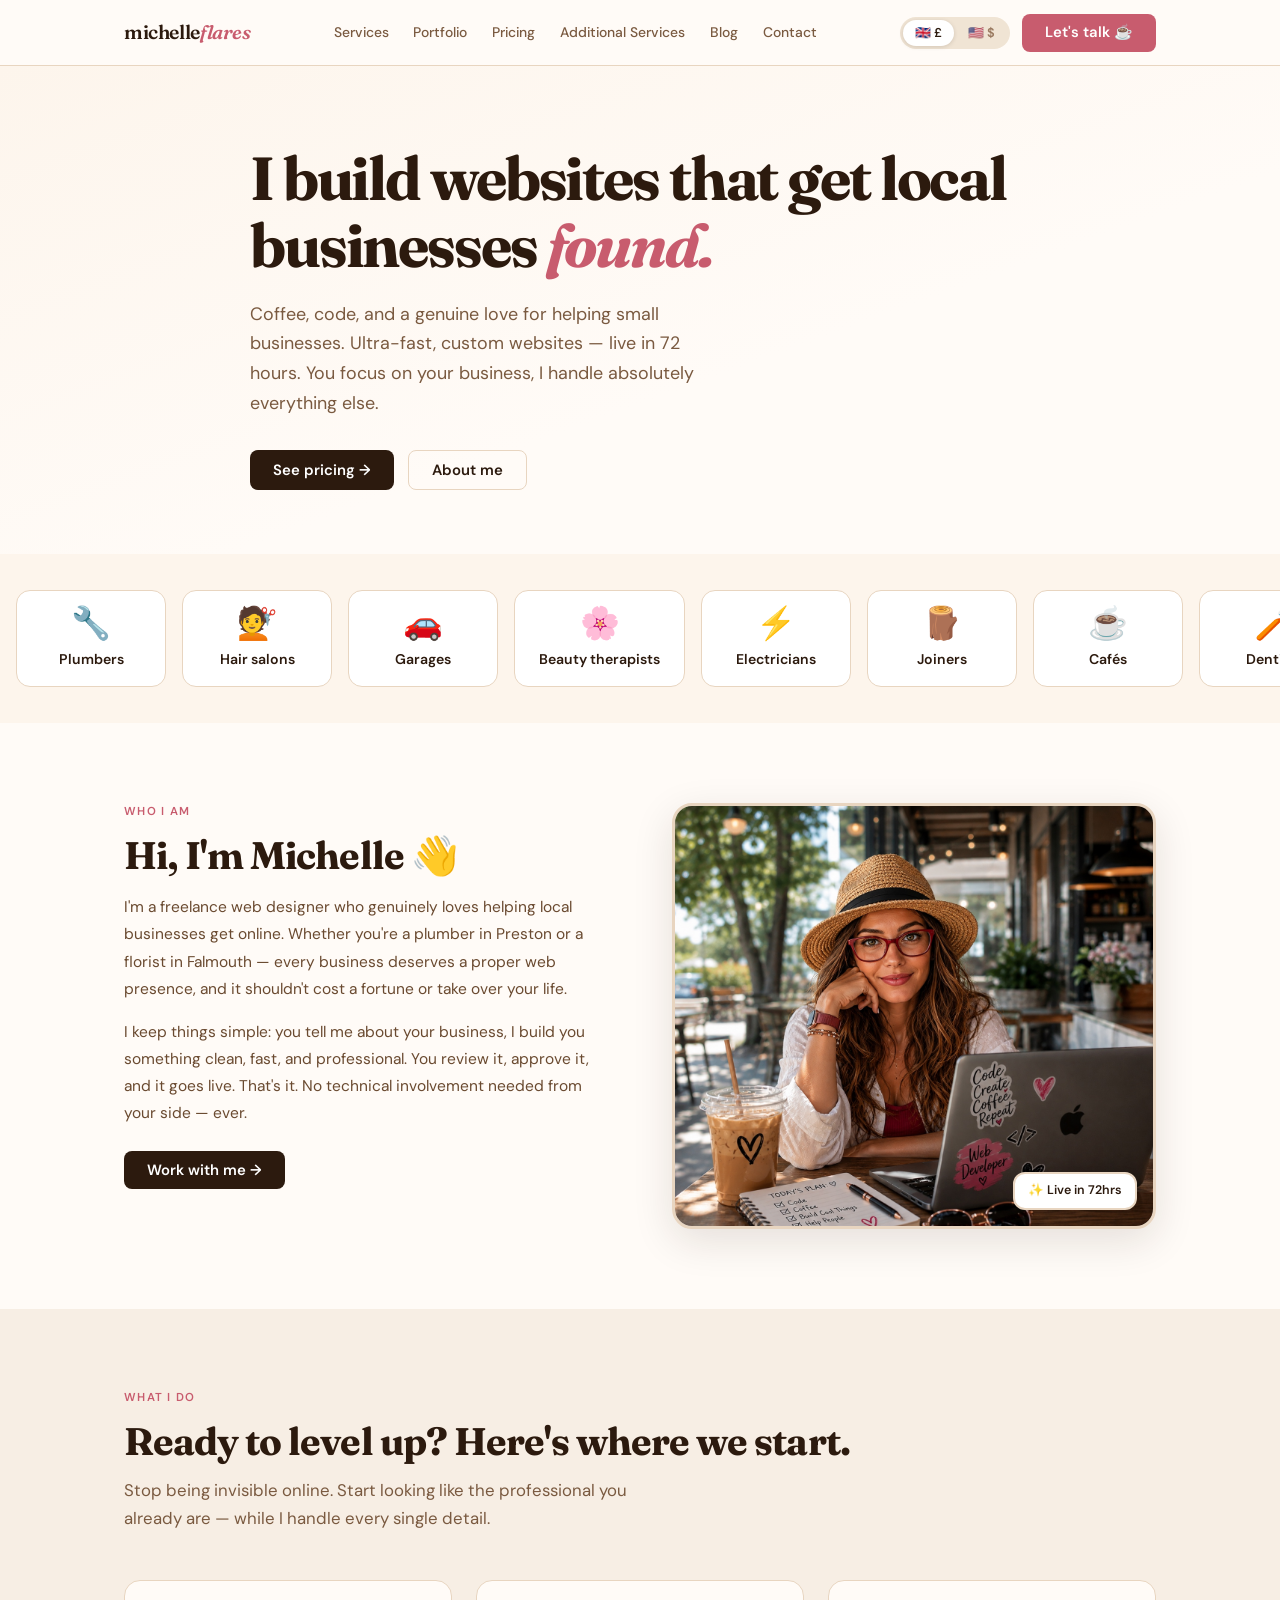
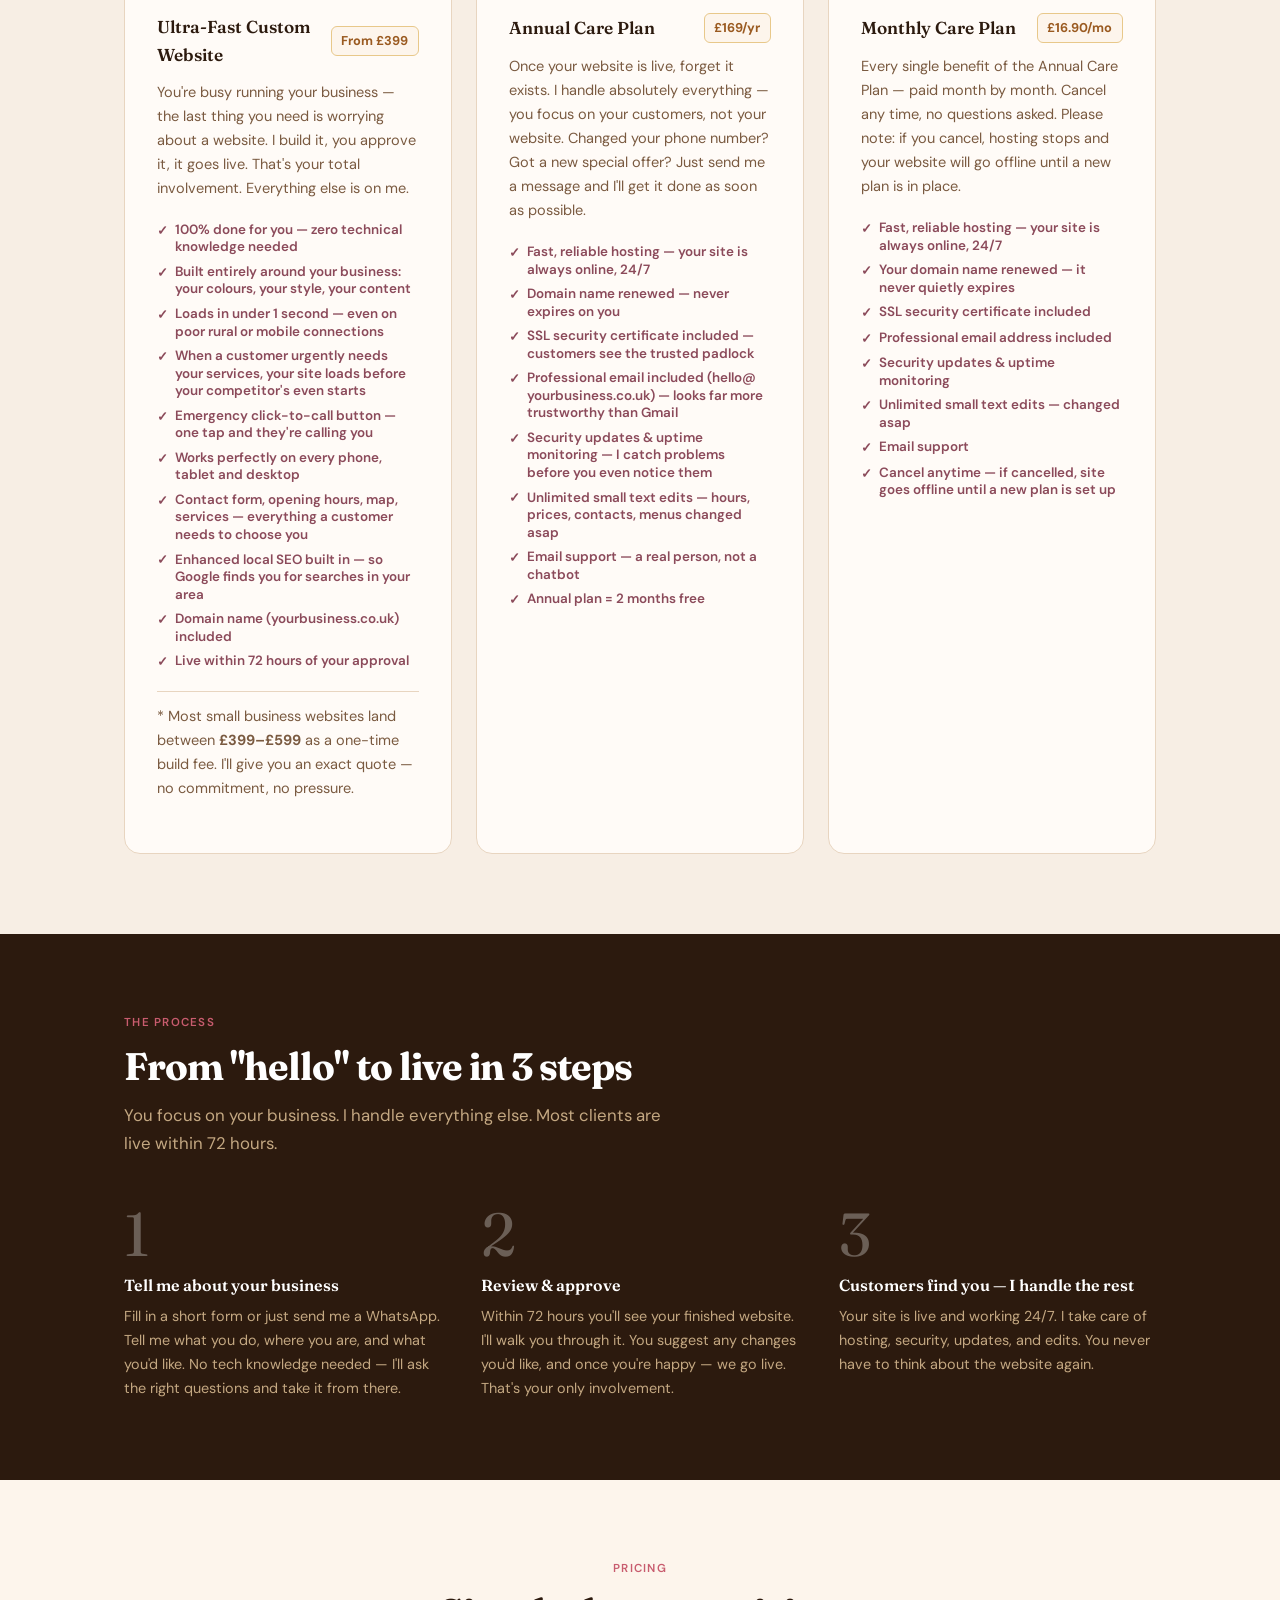
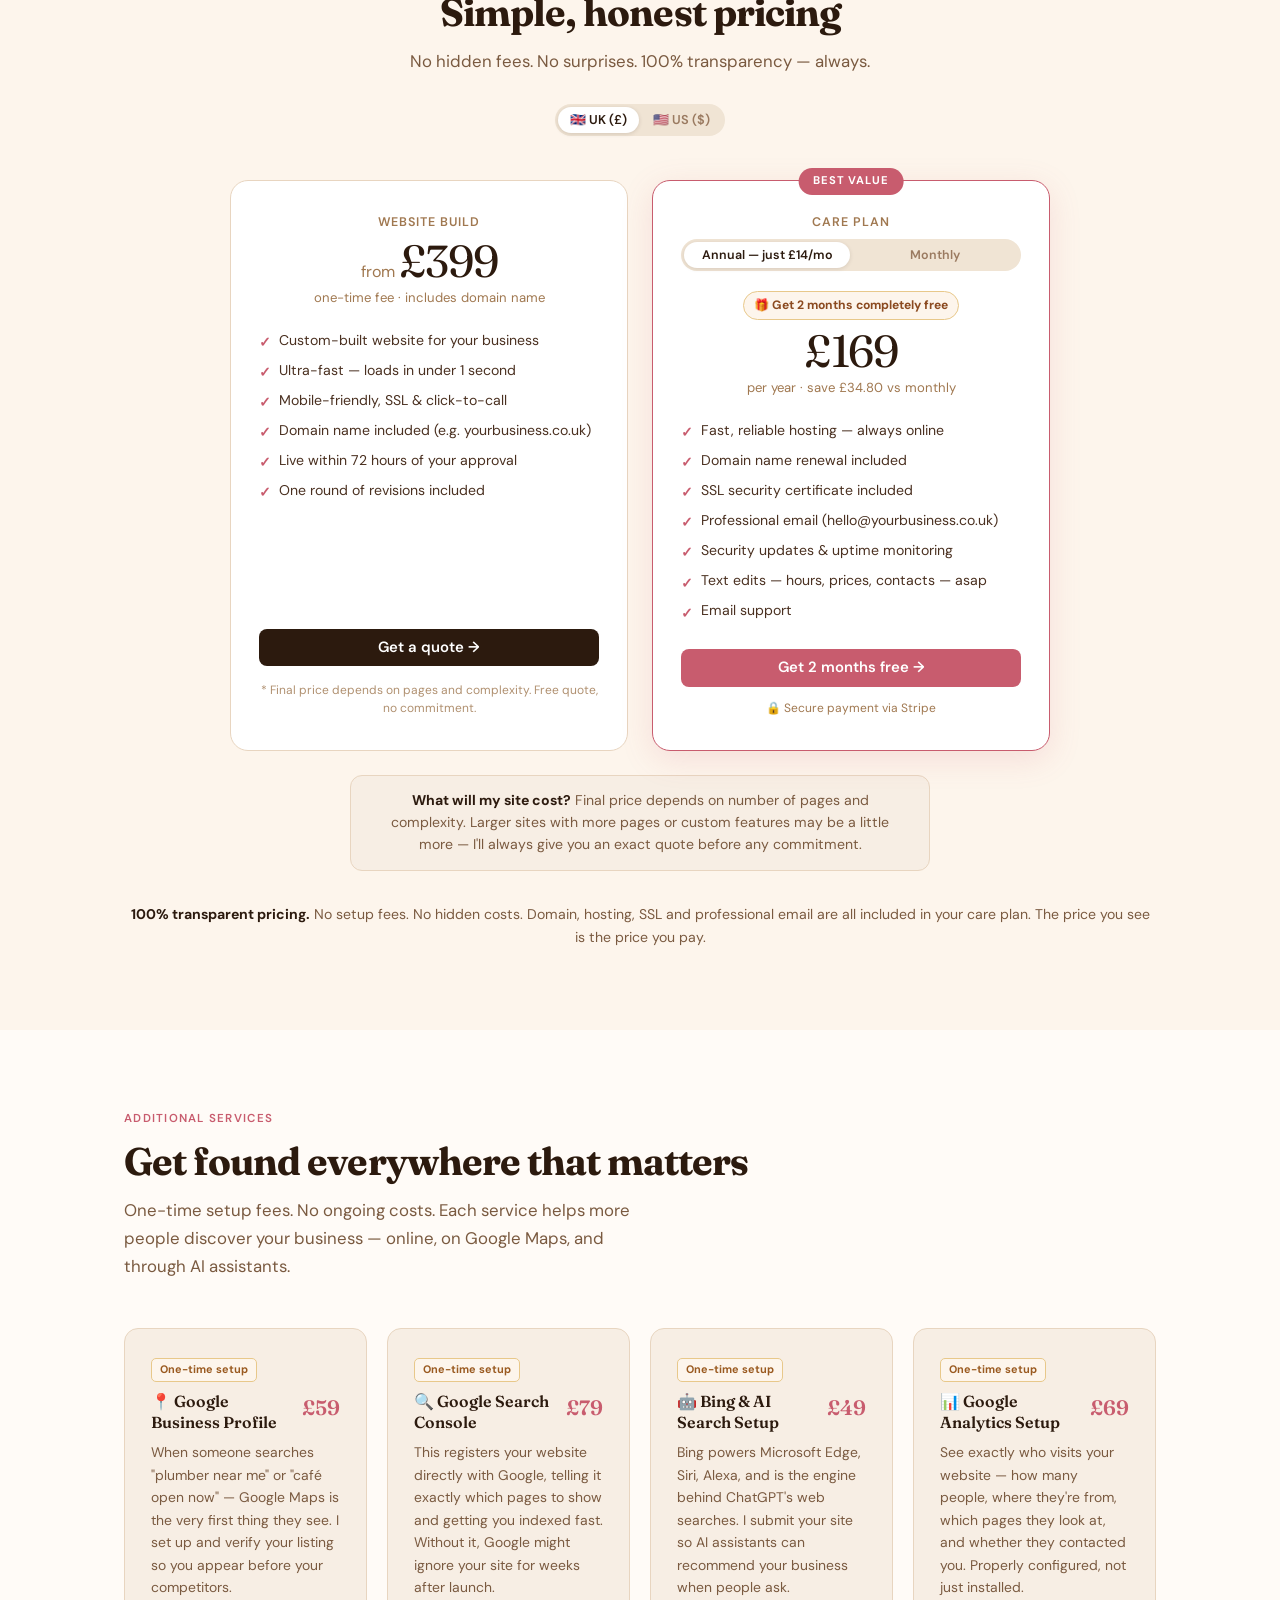
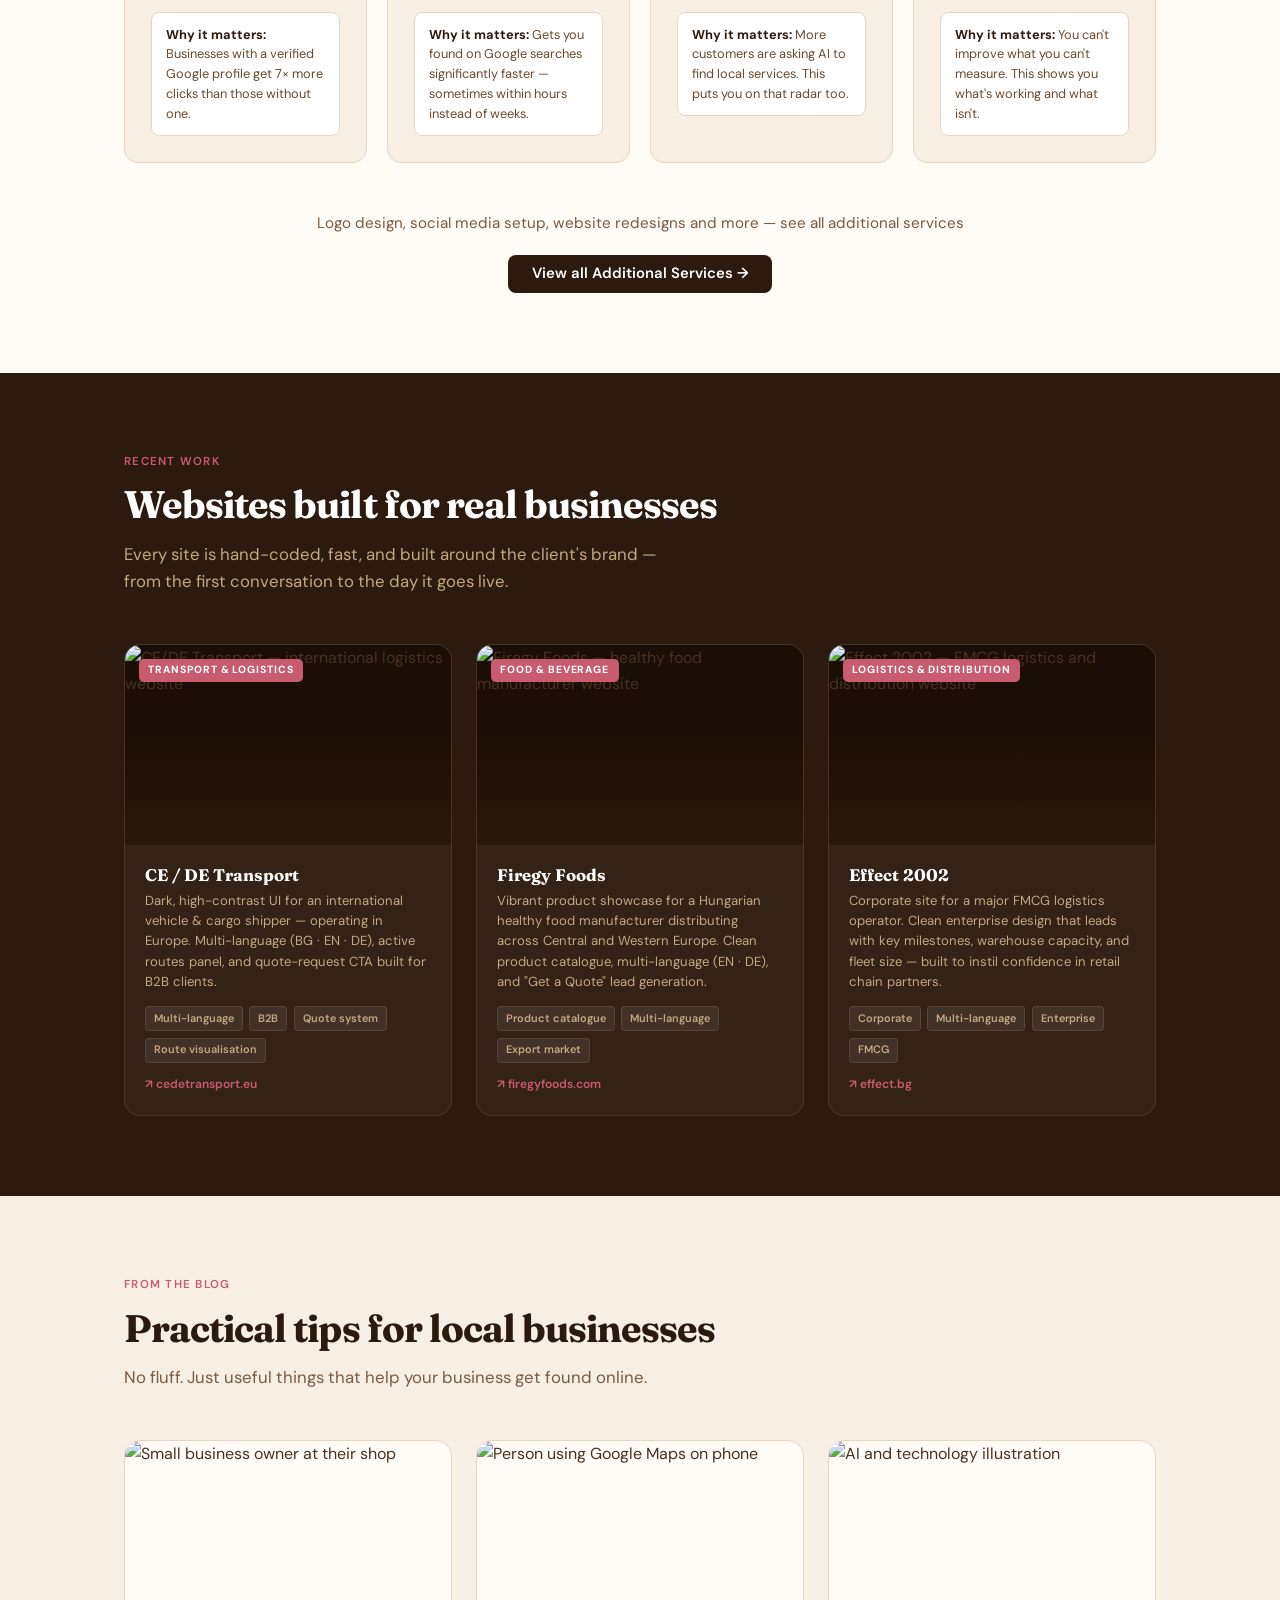
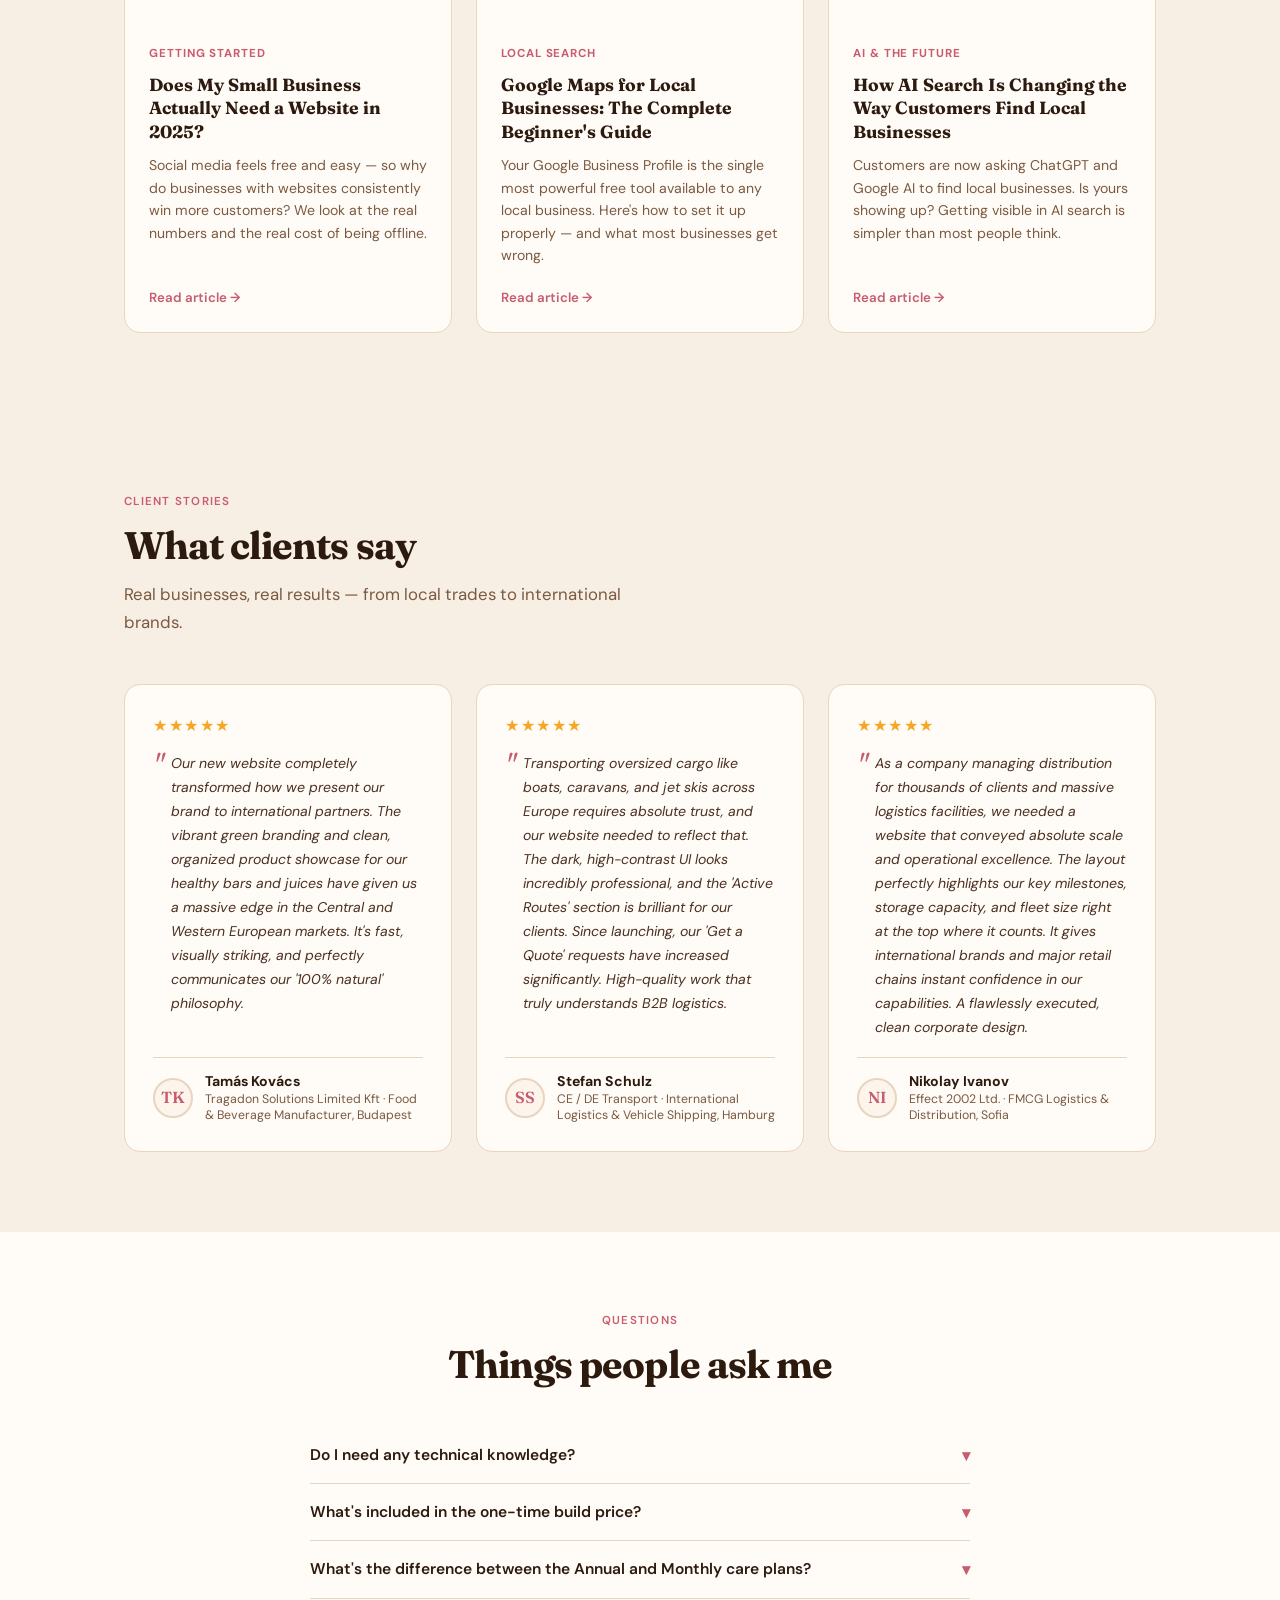
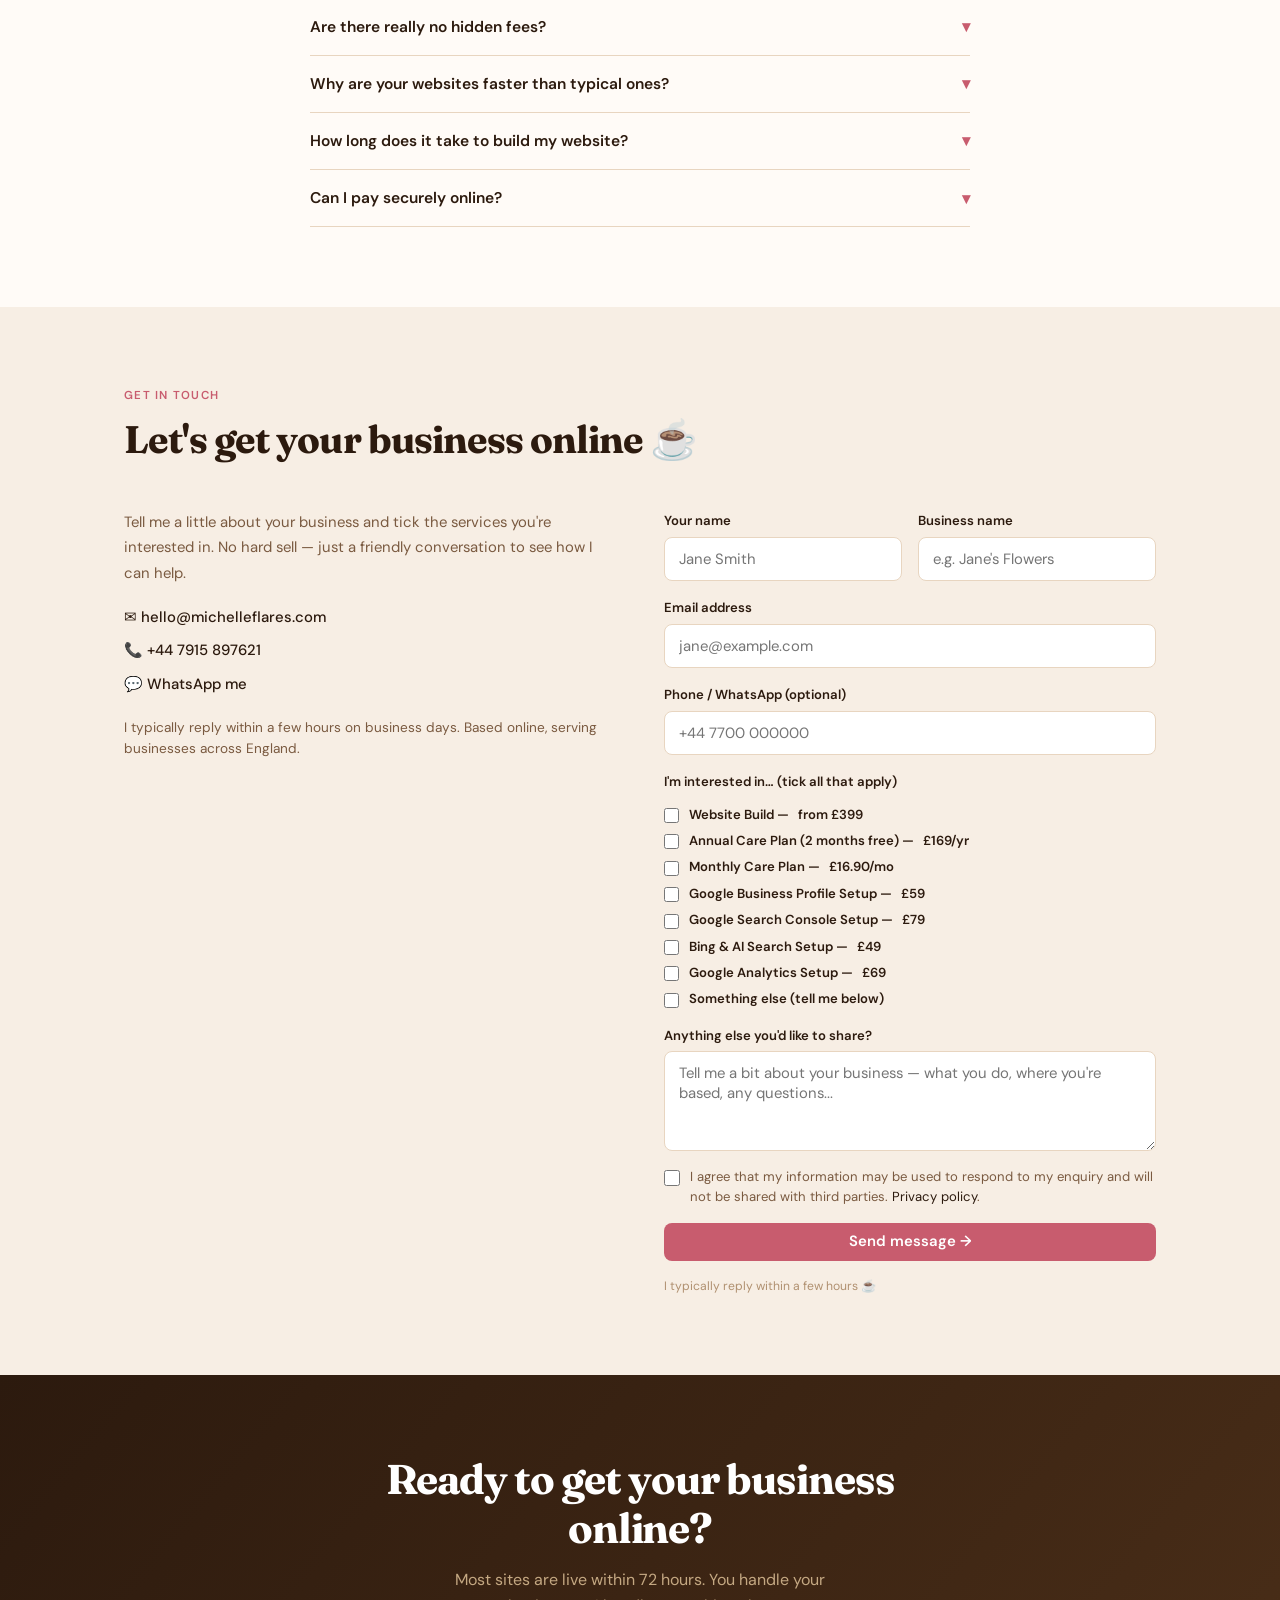
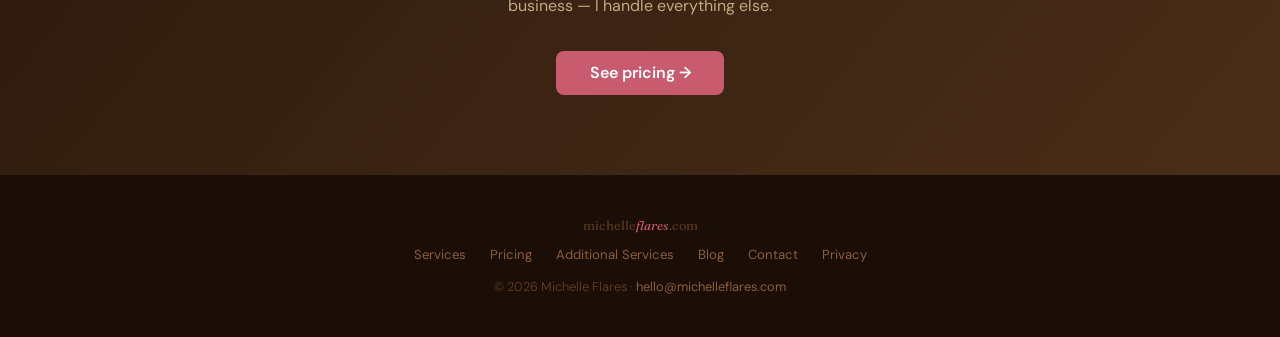
==== commit ed91849b: "Add files via upload" ====
--- a/index.html
+++ b/index.html
@@ -144,11 +144,11 @@
 .about-text p{font-size:.97rem;color:#6A4A30;line-height:1.75;margin-bottom:1rem}
 @media(max-width:780px){.about-inner{grid-template-columns:1fr}.about-visual{order:-1}}
 
-
 .about-photo-wrap{position:relative;border-radius:20px;overflow:hidden;border:3px solid var(--border);box-shadow:0 12px 40px rgba(44,26,14,.12)}
 .about-photo-wrap img{width:100%;height:420px;object-fit:cover;object-position:center top;display:block}
 .about-photo-badge{position:absolute;bottom:16px;right:16px;background:#fff;border:2px solid var(--border);border-radius:12px;padding:.45rem .8rem;font-size:.78rem;font-weight:600;color:var(--ink);box-shadow:0 4px 12px rgba(44,26,14,.12);white-space:nowrap}
 @media(max-width:780px){.about-photo-wrap img{height:300px}}
+
 /* ── SERVICES ── */
 .services{background:var(--cream-alt)}
 .services-grid{display:grid;grid-template-columns:repeat(3,1fr);gap:1.5rem;margin-top:3rem}
@@ -161,11 +161,9 @@
 .scard-price-tag{font-size:.8rem;font-weight:700;background:var(--cream-deep);color:#9A5A20;border:1px solid #E8C88A;padding:.22rem .6rem;border-radius:6px;white-space:nowrap;flex-shrink:0}
 .scard p{font-size:.91rem;color:var(--muted);line-height:1.65;margin-bottom:1.25rem}
 .scard-pts{list-style:none;display:flex;flex-direction:column;gap:.45rem;flex:1}
-.scard-pts li{font-size:.84rem;color:#8B4A5A;font-weight:600;display:flex;align-items:center;gap:.45rem;line-height:1.3;word-break:break-word;overflow-wrap:anywhere}
-.scard-pts li::before{content:"✓";flex-shrink:0}
+.scard-pts li{font-size:.84rem;color:#8B4A5A;font-weight:600;display:flex;align-items:flex-start;gap:.45rem;line-height:1.3;word-break:break-word;overflow-wrap:anywhere}
+.scard-pts li::before{content:"✓";flex-shrink:0;margin-top:.05rem}
 .scard-note{font-size:.76rem;color:#A07850;margin-top:1.25rem;padding-top:.85rem;border-top:1px solid var(--border);line-height:1.55}
-
-
 
 /* ── HOW IT WORKS ── */
 .how{background:var(--ink)}
@@ -197,7 +195,7 @@
 .care-btn.active{background:#fff;color:var(--ink);box-shadow:0 1px 4px rgba(44,26,14,.12)}
 
 .pcard-inc{list-style:none;display:flex;flex-direction:column;gap:.5rem;margin-bottom:1.6rem;flex:1}
-.pcard-inc li{font-size:.88rem;color:#4A3020;display:flex;align-items:center;gap:.5rem;line-height:1.4;word-break:break-word;overflow-wrap:anywhere}.pcard-inc li{font-size:.88rem;color:#4A3020;display:flex;align-items:flex-start;gap:.5rem;line-height:1.4;word-break:break-word;overflow-wrap:anywhere}
+.pcard-inc li{font-size:.88rem;color:#4A3020;display:flex;align-items:flex-start;gap:.5rem;line-height:1.4;word-break:break-word;overflow-wrap:anywhere}
 .pcheck{color:var(--rose);font-weight:700;flex-shrink:0;margin-top:.15rem}
 .pcard-note{font-size:.75rem;color:#B09070;margin-top:.9rem;line-height:1.55}
 .stripe-note{font-size:.75rem;color:#A07850;text-align:center;margin-top:.75rem}
@@ -390,7 +388,6 @@
         <a href="#about" class="btn btn-ghost">About me</a>
       </div>
     </div>
-
   </div>
 </section>
 
@@ -523,8 +520,6 @@
   </div>
 </section>
 
-
-
 <!-- HOW IT WORKS -->
 <section id="how" class="how">
   <div class="container">
@@ -608,7 +603,7 @@
       </div>
 
     </div>
-    <p class="pricing-hint"><strong>What will my site cost?</strong>Final price depends on number of pages and complexity. Larger sites with more pages or custom features may be a little more — I'll always give you an exact quote before any commitment.</p>
+    <p class="pricing-hint"><strong>What will my site cost?</strong> Final price depends on number of pages and complexity. Larger sites with more pages or custom features may be a little more — I'll always give you an exact quote before any commitment.</p>
     <p class="transparency-note">
       <strong>100% transparent pricing.</strong> No setup fees. No hidden costs. Domain, hosting, SSL and professional email are all included in your care plan. The price you see is the price you pay.
     </p>
@@ -670,7 +665,6 @@
     </div>
   </div>
 </section>
-
 
 <!-- PORTFOLIO -->
 <section id="portfolio" class="portfolio">
@@ -780,7 +774,6 @@
     </div>
   </div>
 </section>
-
 
 <!-- TESTIMONIALS -->
 <section id="testimonials" class="testimonials">
@@ -1023,6 +1016,8 @@
   document.querySelectorAll('[data-gbp]').forEach(function(el){
     el.textContent = c==='GBP' ? el.dataset.gbp : el.dataset.usd;
   });
+  var bp = document.getElementById('build-price-amount');
+  if(bp) bp.textContent = c==='GBP' ? '£399' : '$535';
   applyCarePlan();
   ['btn-gbp','btn-gbp2','btn-gbp-m'].forEach(function(id){
     var el=document.getElementById(id);
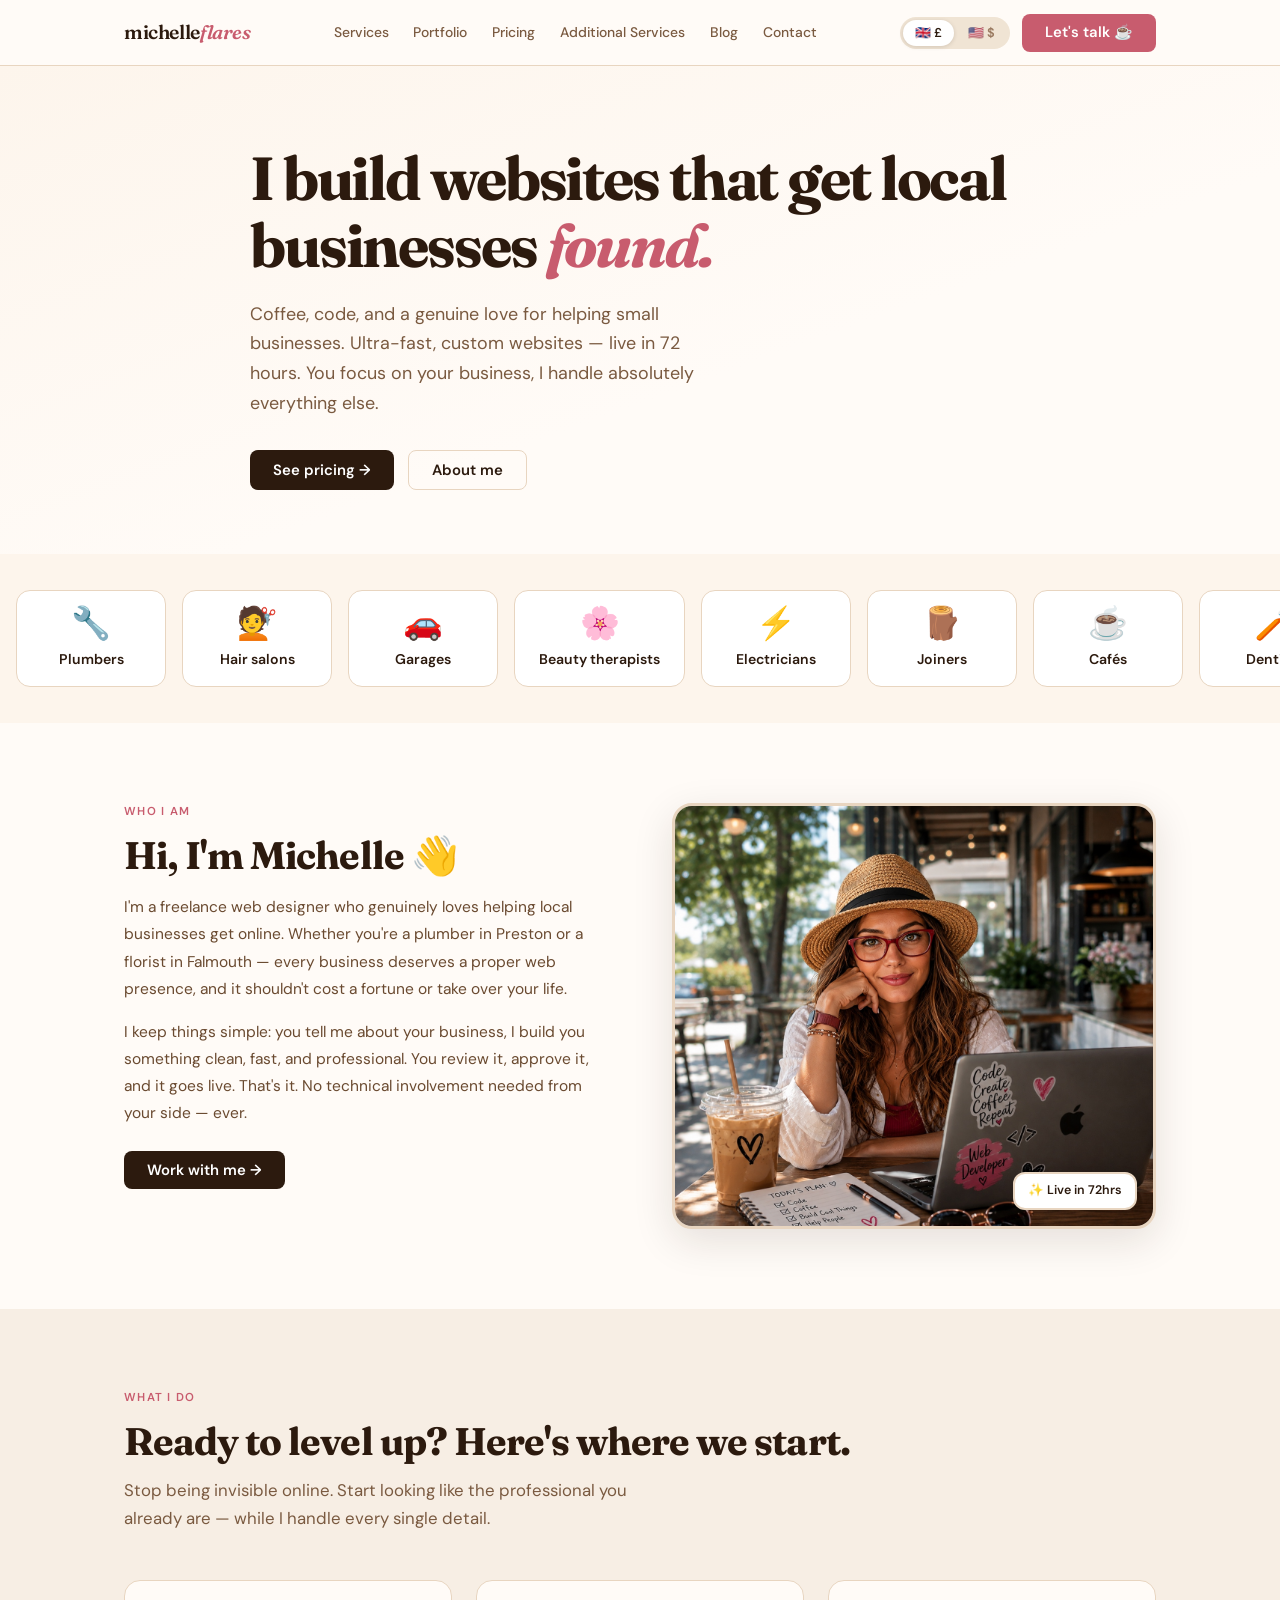
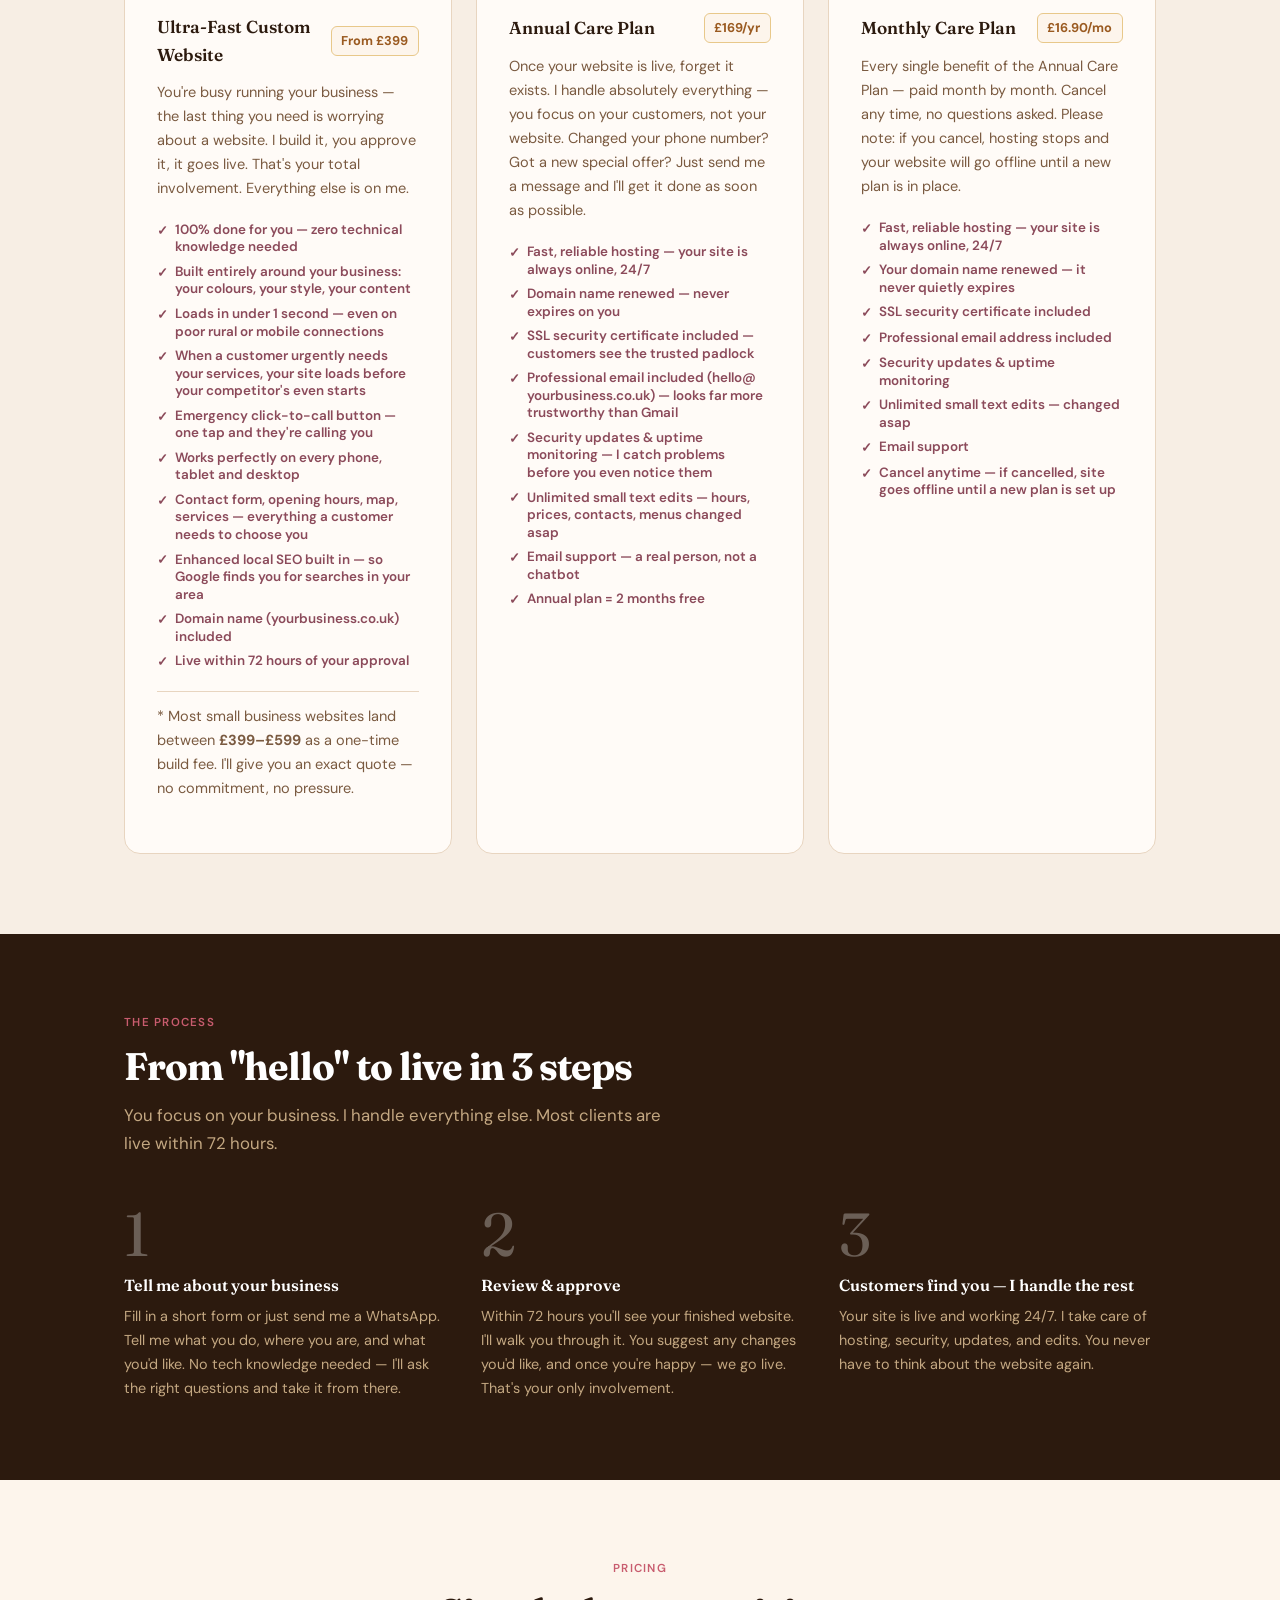
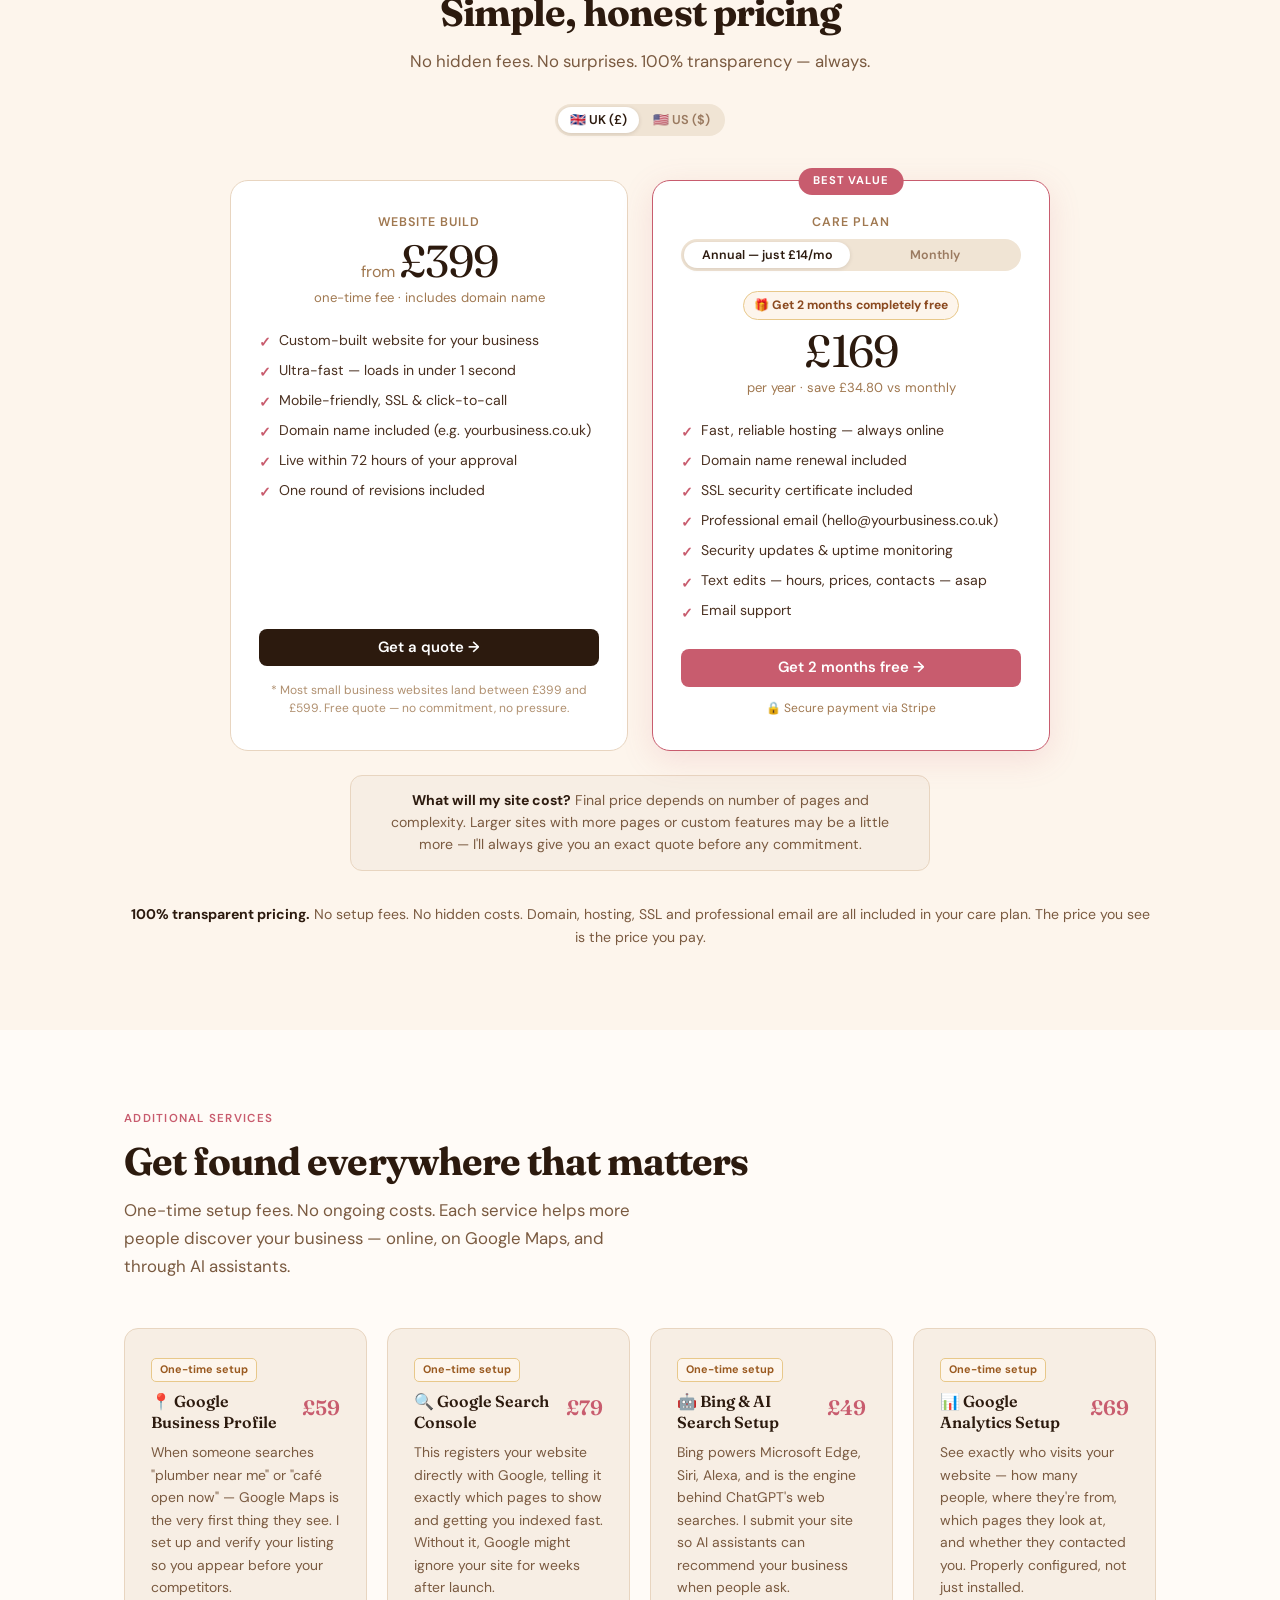
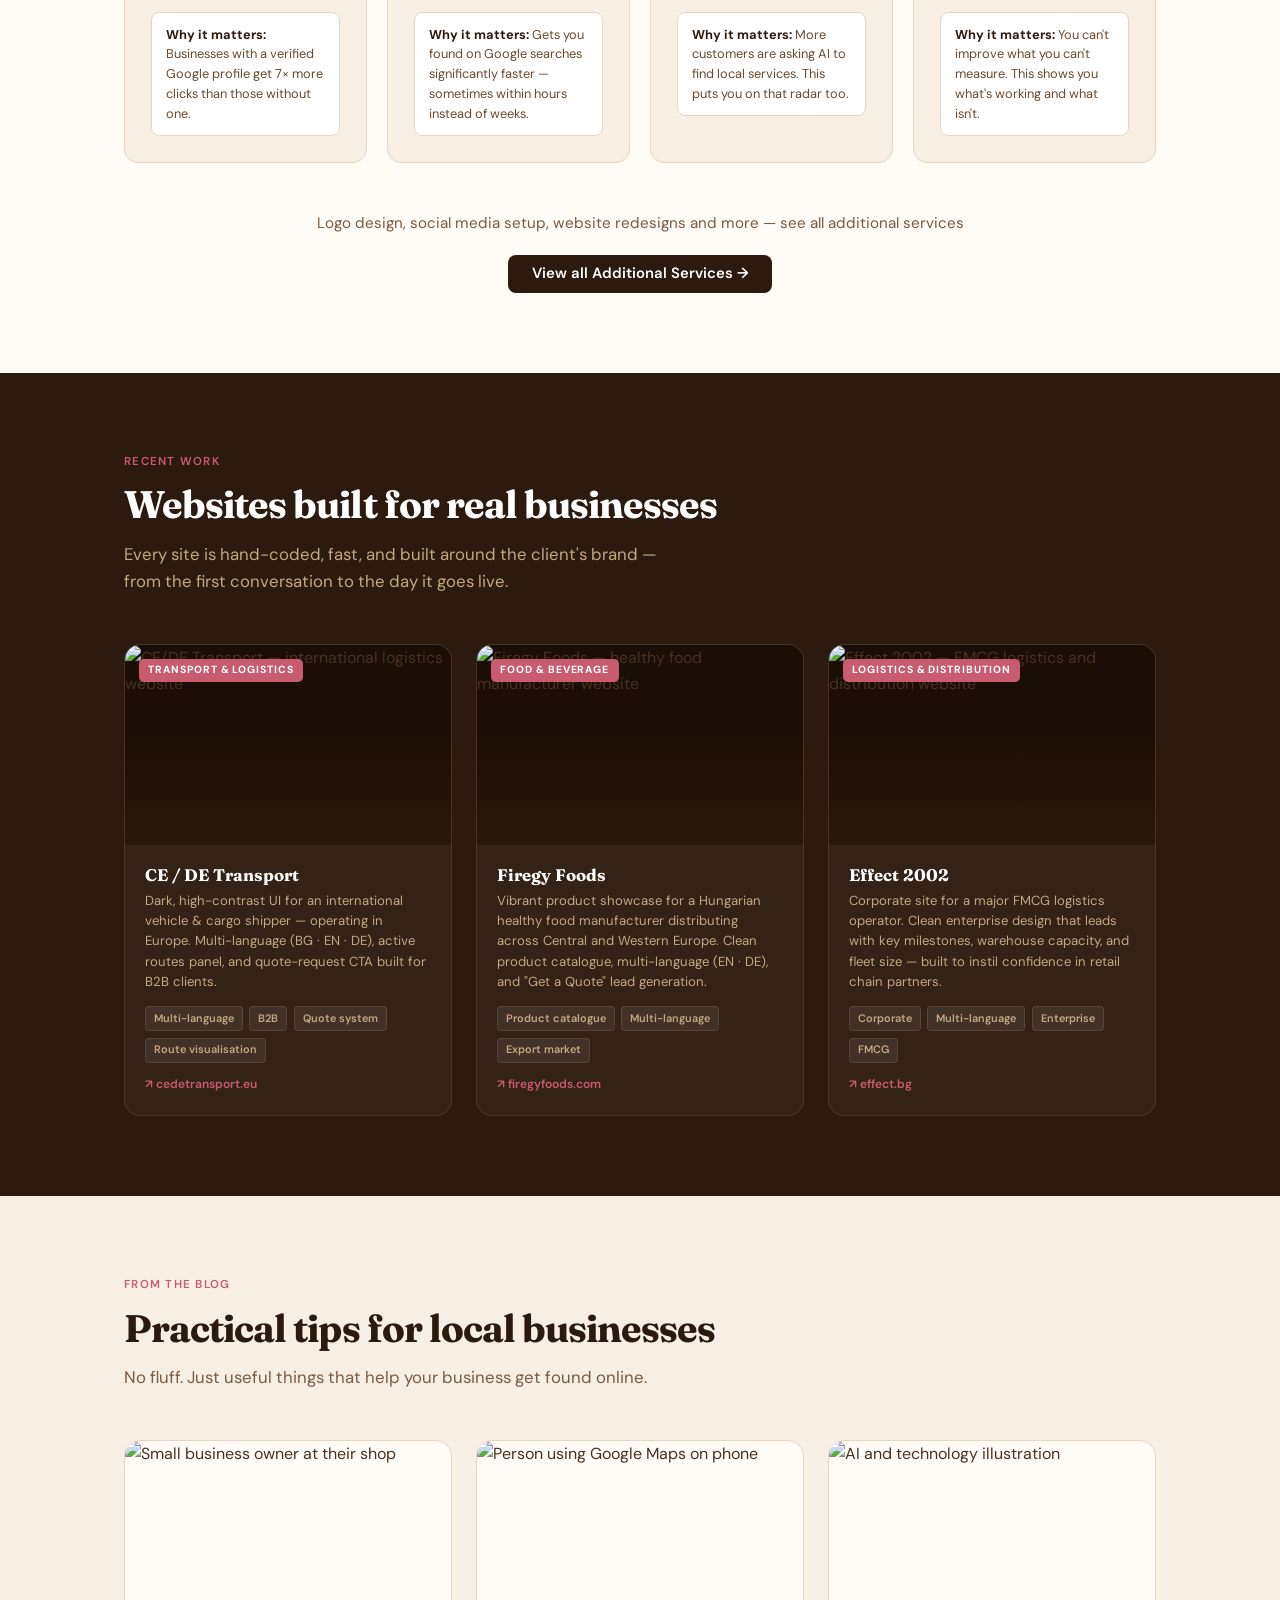
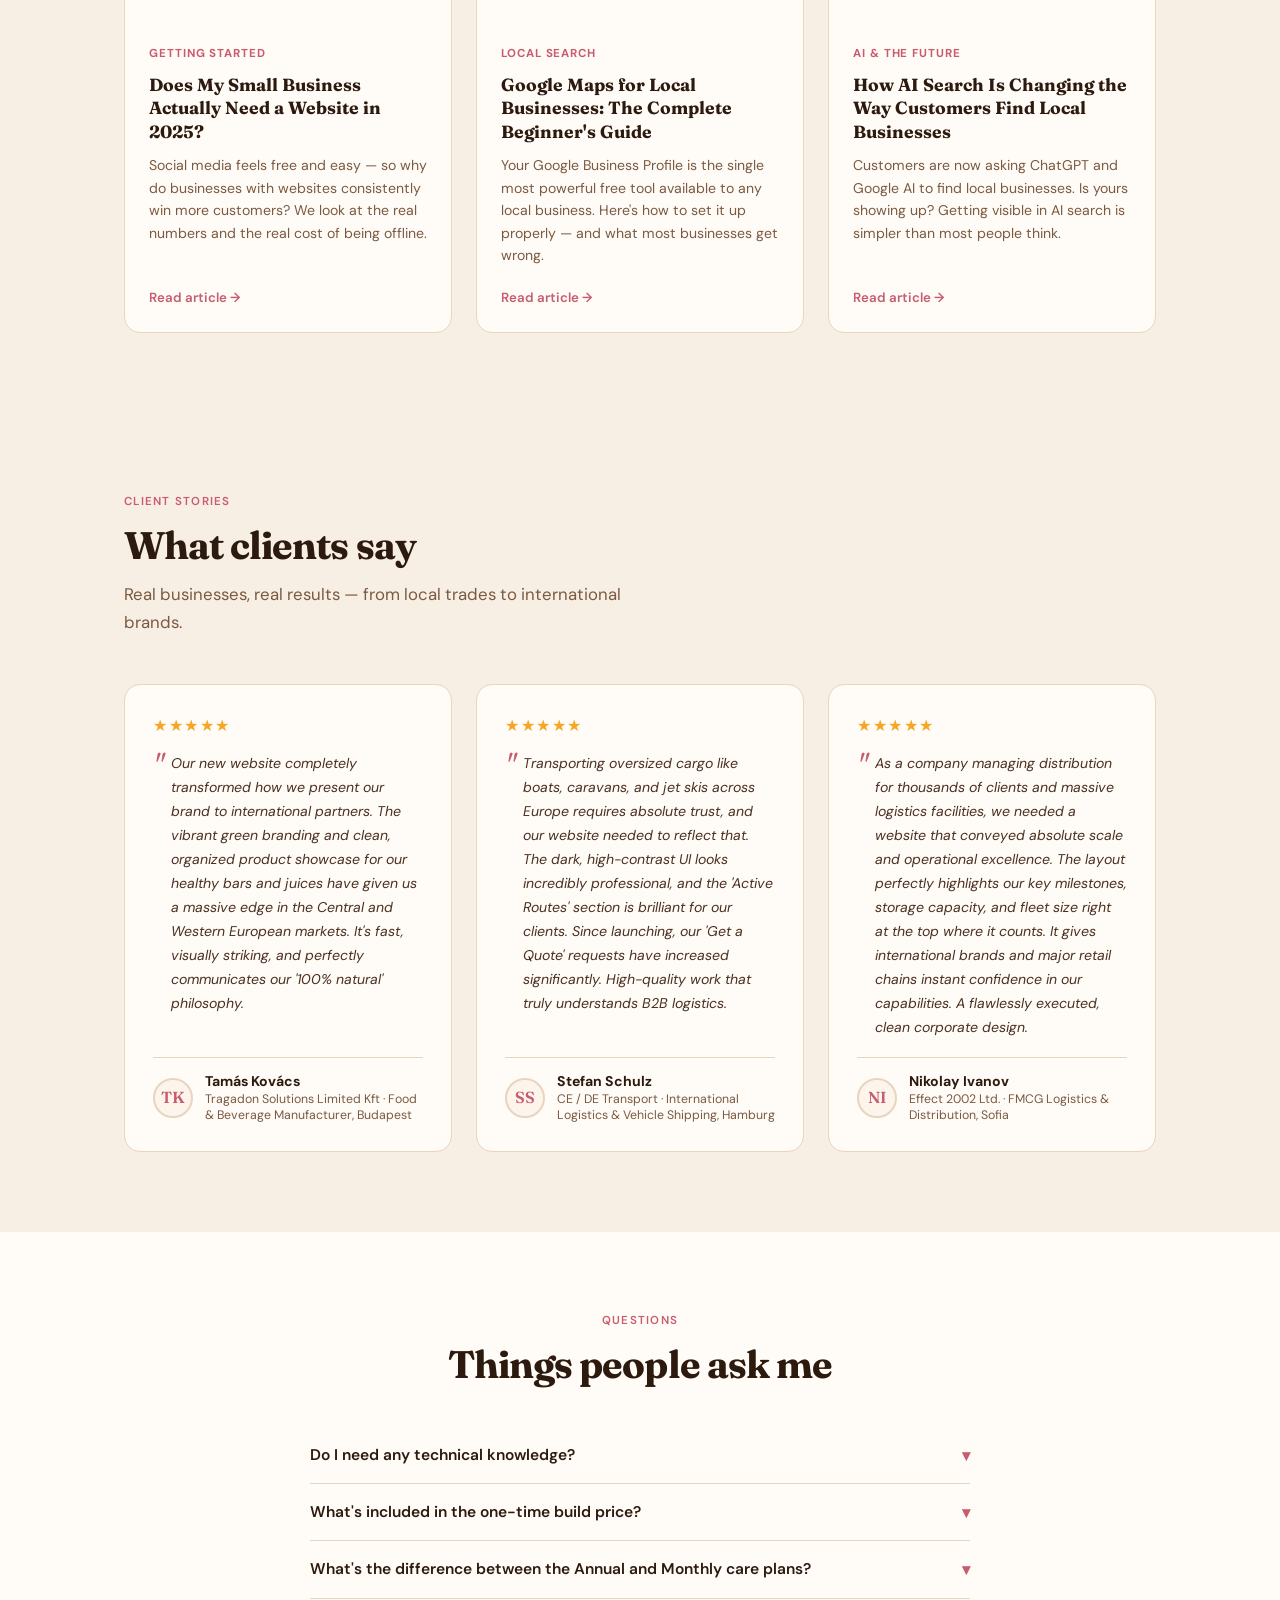
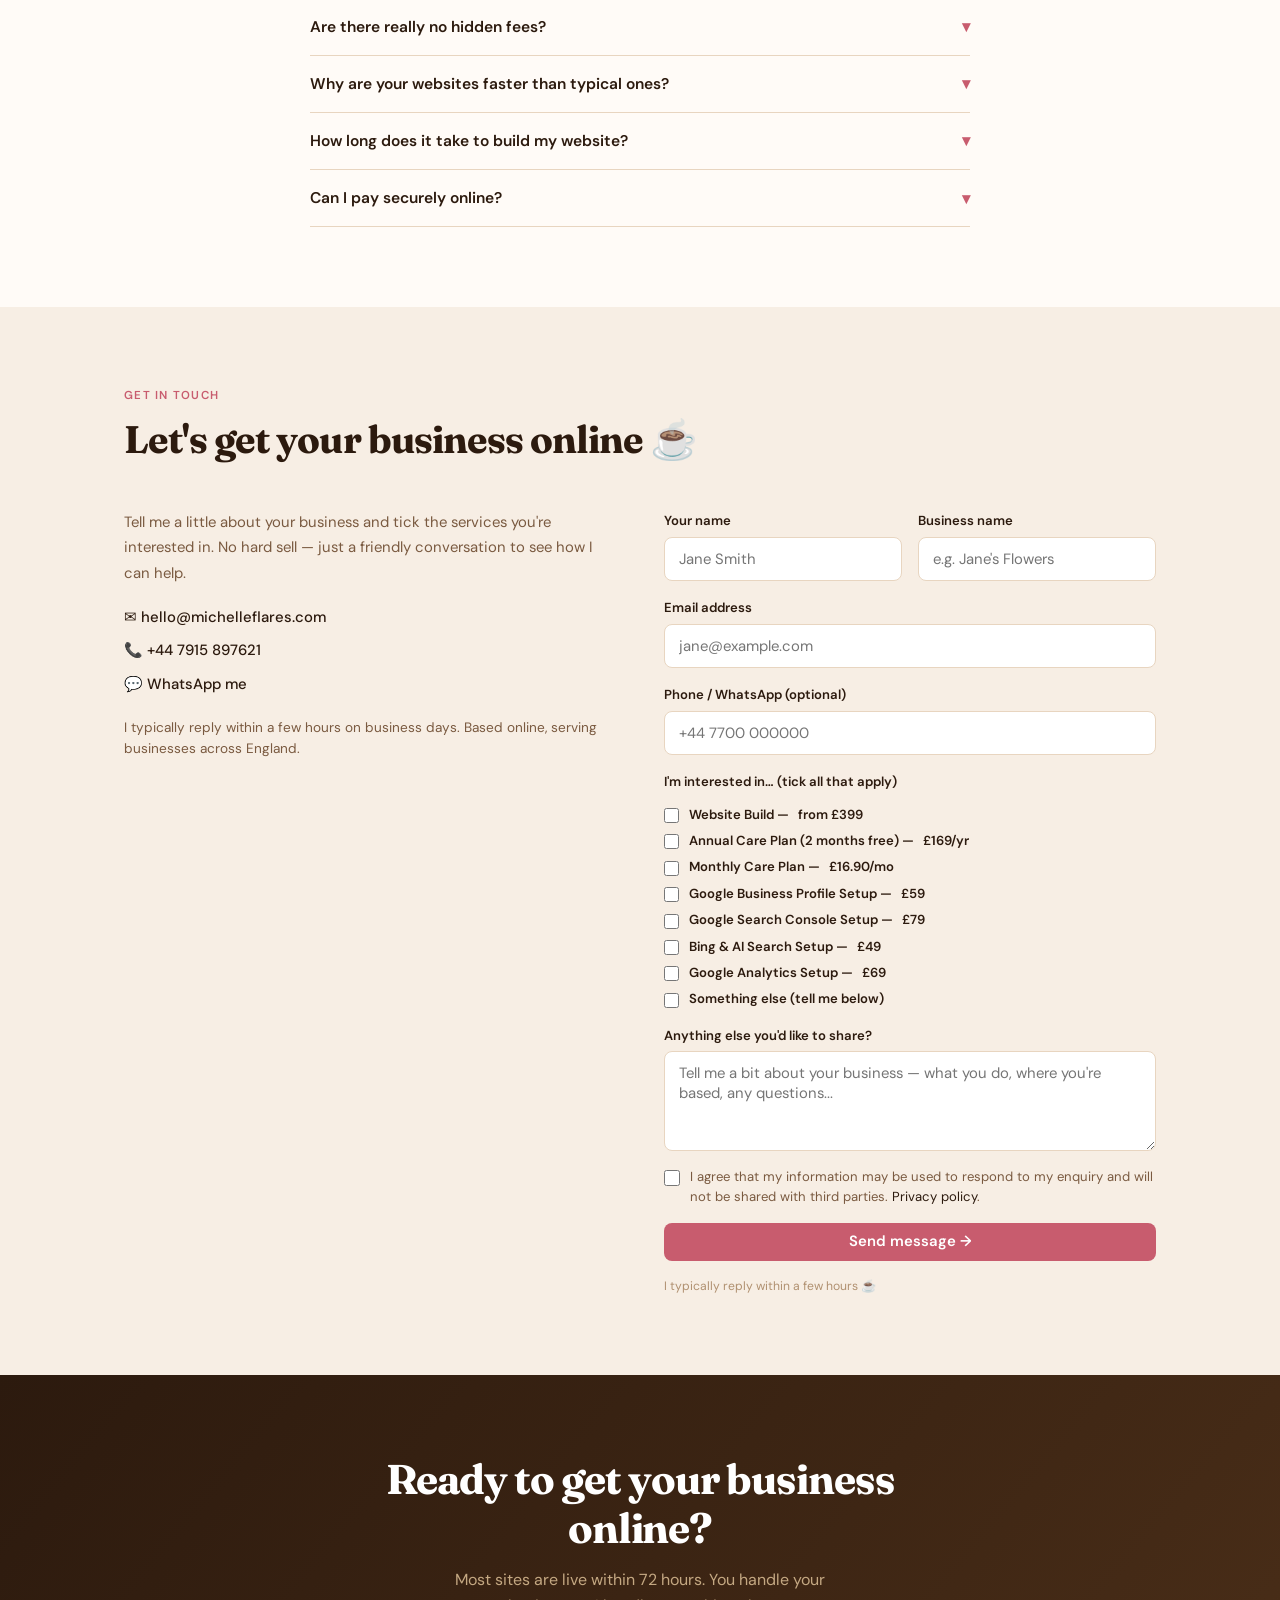
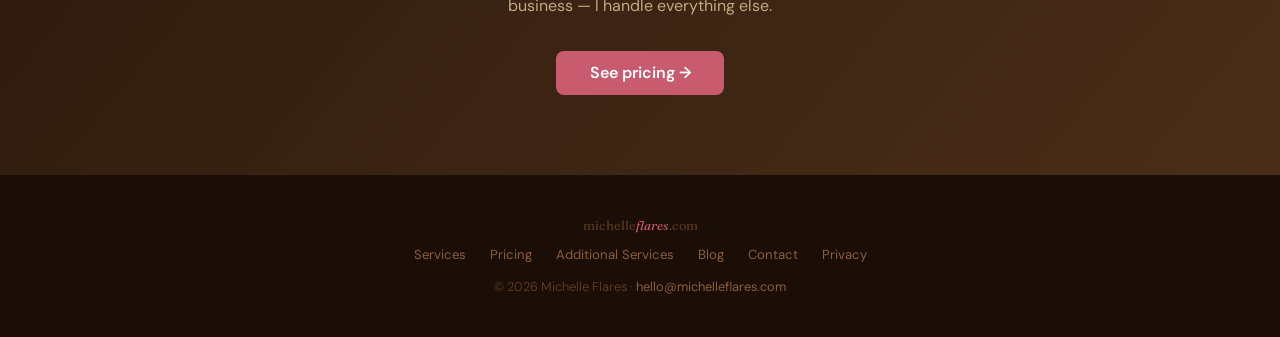
==== commit 4381755a: "Update index.html" ====
--- a/index.html
+++ b/index.html
@@ -574,7 +574,7 @@
           <li><span class="pcheck">✓</span> One round of revisions included</li>
         </ul>
         <a href="/#contact" class="btn btn-full">Get a quote →</a>
-        <p class="pcard-note">* Final price depends on pages and complexity. Free quote, no commitment.</p>
+        <p class="pcard-note">* Most small business websites land between £399 and £599. Free quote — no commitment, no pressure.</p>
       </div>
 
       <!-- CARE PLAN with Annual/Monthly toggle -->
@@ -744,7 +744,7 @@
     <h2 class="section-title">Practical tips for local businesses</h2>
     <p class="section-lead">No fluff. Just useful things that help your business get found online.</p>
     <div class="blog-grid">
-      <a href="/blog/does-my-business-need-a-website.html" class="blog-card">
+      <a href="/blog/does-my-business-need-a-website" class="blog-card">
         <img class="blog-img" src="https://images.unsplash.com/photo-1559136555-9303baea8ebd?w=600&q=80&auto=format&fit=crop&sat=-20" alt="Small business owner at their shop" loading="lazy">
         <div class="blog-body">
           <span class="blog-tag">Getting started</span>
@@ -753,7 +753,7 @@
           <span class="blog-read">Read article →</span>
         </div>
       </a>
-      <a href="/blog/google-maps-beginners-guide.html" class="blog-card">
+      <a href="/blog/google-maps-beginners-guide" class="blog-card">
         <img class="blog-img" src="https://images.unsplash.com/photo-1551288049-bebda4e38f71?w=600&q=80&auto=format&fit=crop" alt="Person using Google Maps on phone" loading="lazy">
         <div class="blog-body">
           <span class="blog-tag">Local search</span>
@@ -762,7 +762,7 @@
           <span class="blog-read">Read article →</span>
         </div>
       </a>
-      <a href="/blog/ai-search-local-businesses.html" class="blog-card">
+      <a href="/blog/ai-search-local-businesses" class="blog-card">
         <img class="blog-img" src="https://images.unsplash.com/photo-1485827404703-89b55fcc595e?w=600&q=80&auto=format&fit=crop" alt="AI and technology illustration" loading="lazy">
         <div class="blog-body">
           <span class="blog-tag">AI &amp; the future</span>
@@ -923,17 +923,17 @@
         <h3>Message received — thank you!</h3>
         <p>I'll be in touch within a few hours. While you wait, here are a few things worth reading that might be useful for your business.</p>
         <div class="ty-blog-links">
-          <a class="ty-blog-link" href="/blog/does-my-business-need-a-website.html">
+          <a class="ty-blog-link" href="/blog/does-my-business-need-a-website">
             <span class="ty-tag">Websites</span>
             <span class="ty-title">Does My Small Business Actually Need a Website in 2025?</span>
             <span class="ty-arrow">→</span>
           </a>
-          <a class="ty-blog-link" href="/blog/google-maps-beginners-guide.html">
+          <a class="ty-blog-link" href="/blog/google-maps-beginners-guide">
             <span class="ty-tag">Google Maps</span>
             <span class="ty-title">Google Maps for Local Businesses: The Complete Beginner's Guide</span>
             <span class="ty-arrow">→</span>
           </a>
-          <a class="ty-blog-link" href="/blog/ai-search-local-businesses.html">
+          <a class="ty-blog-link" href="/blog/ai-search-local-businesses">
             <span class="ty-tag">AI search</span>
             <span class="ty-title">How AI Search Is Changing the Way Customers Find Local Businesses</span>
             <span class="ty-arrow">→</span>
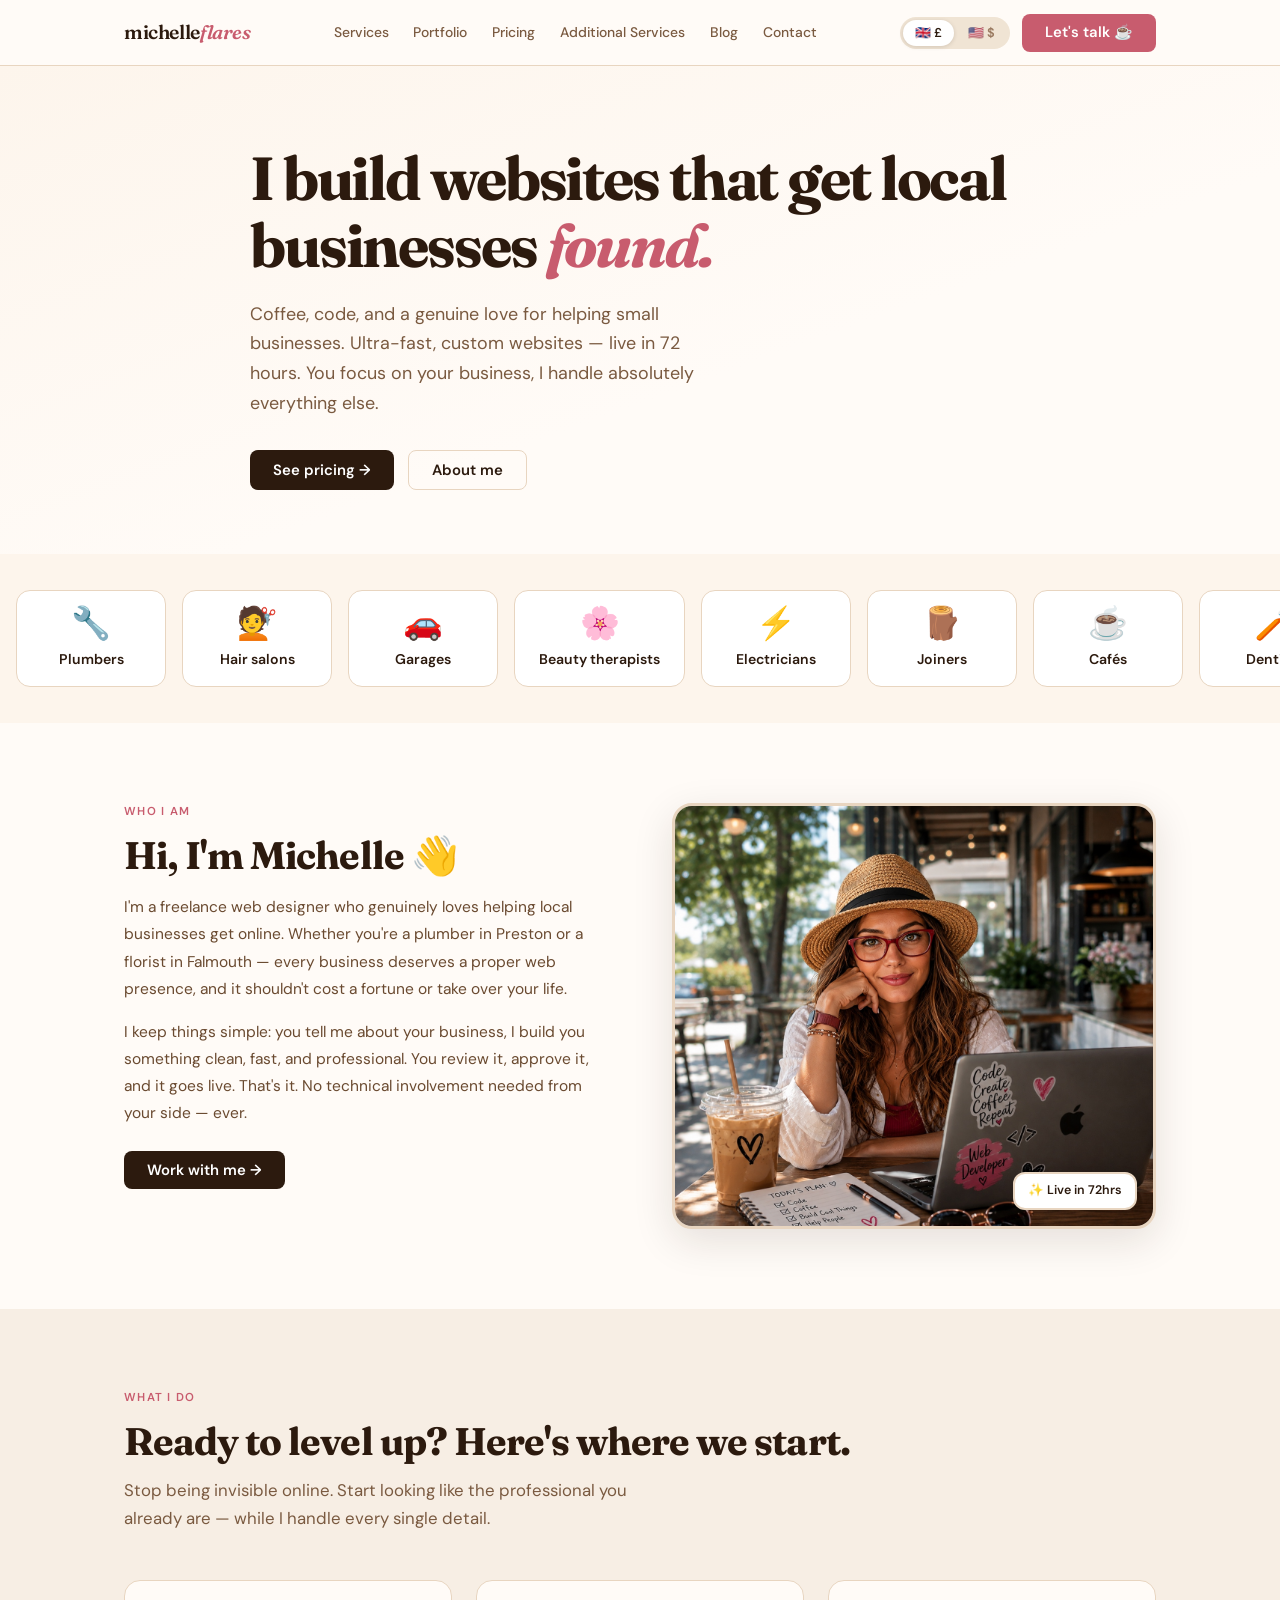
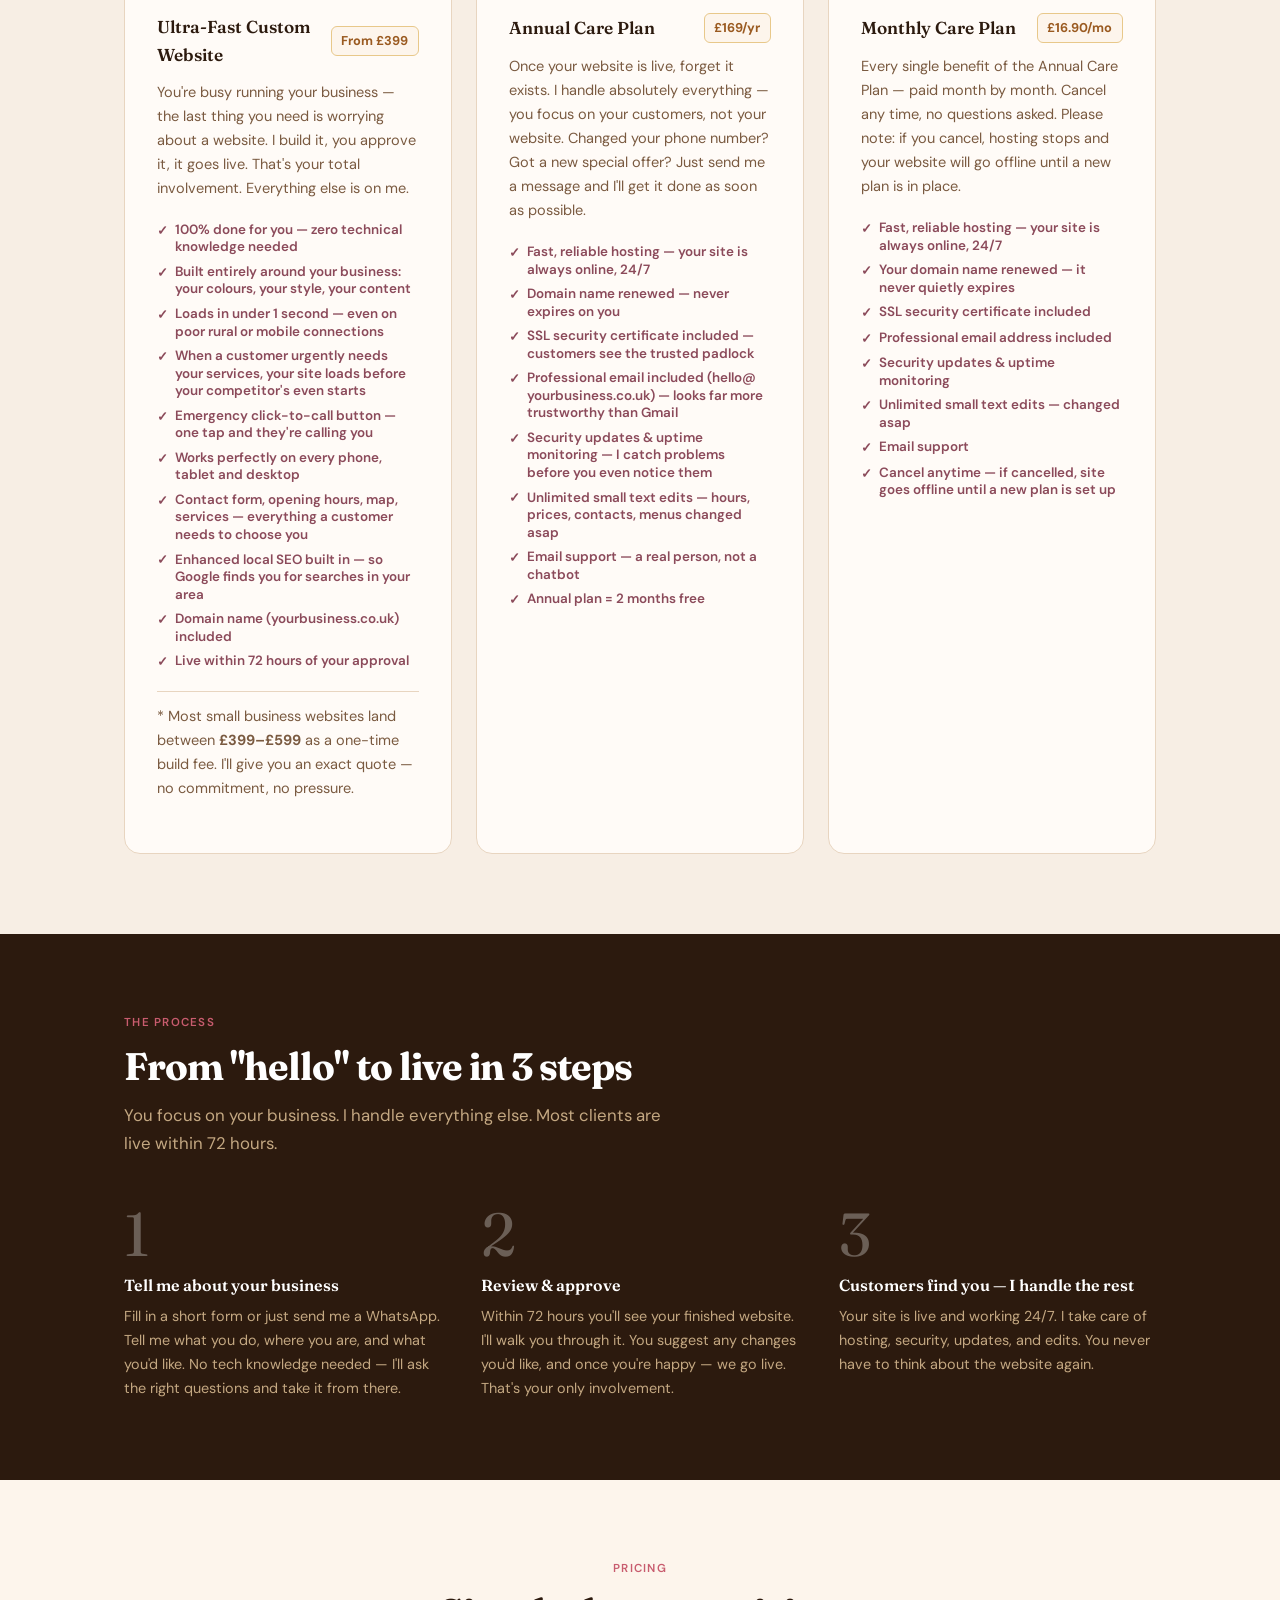
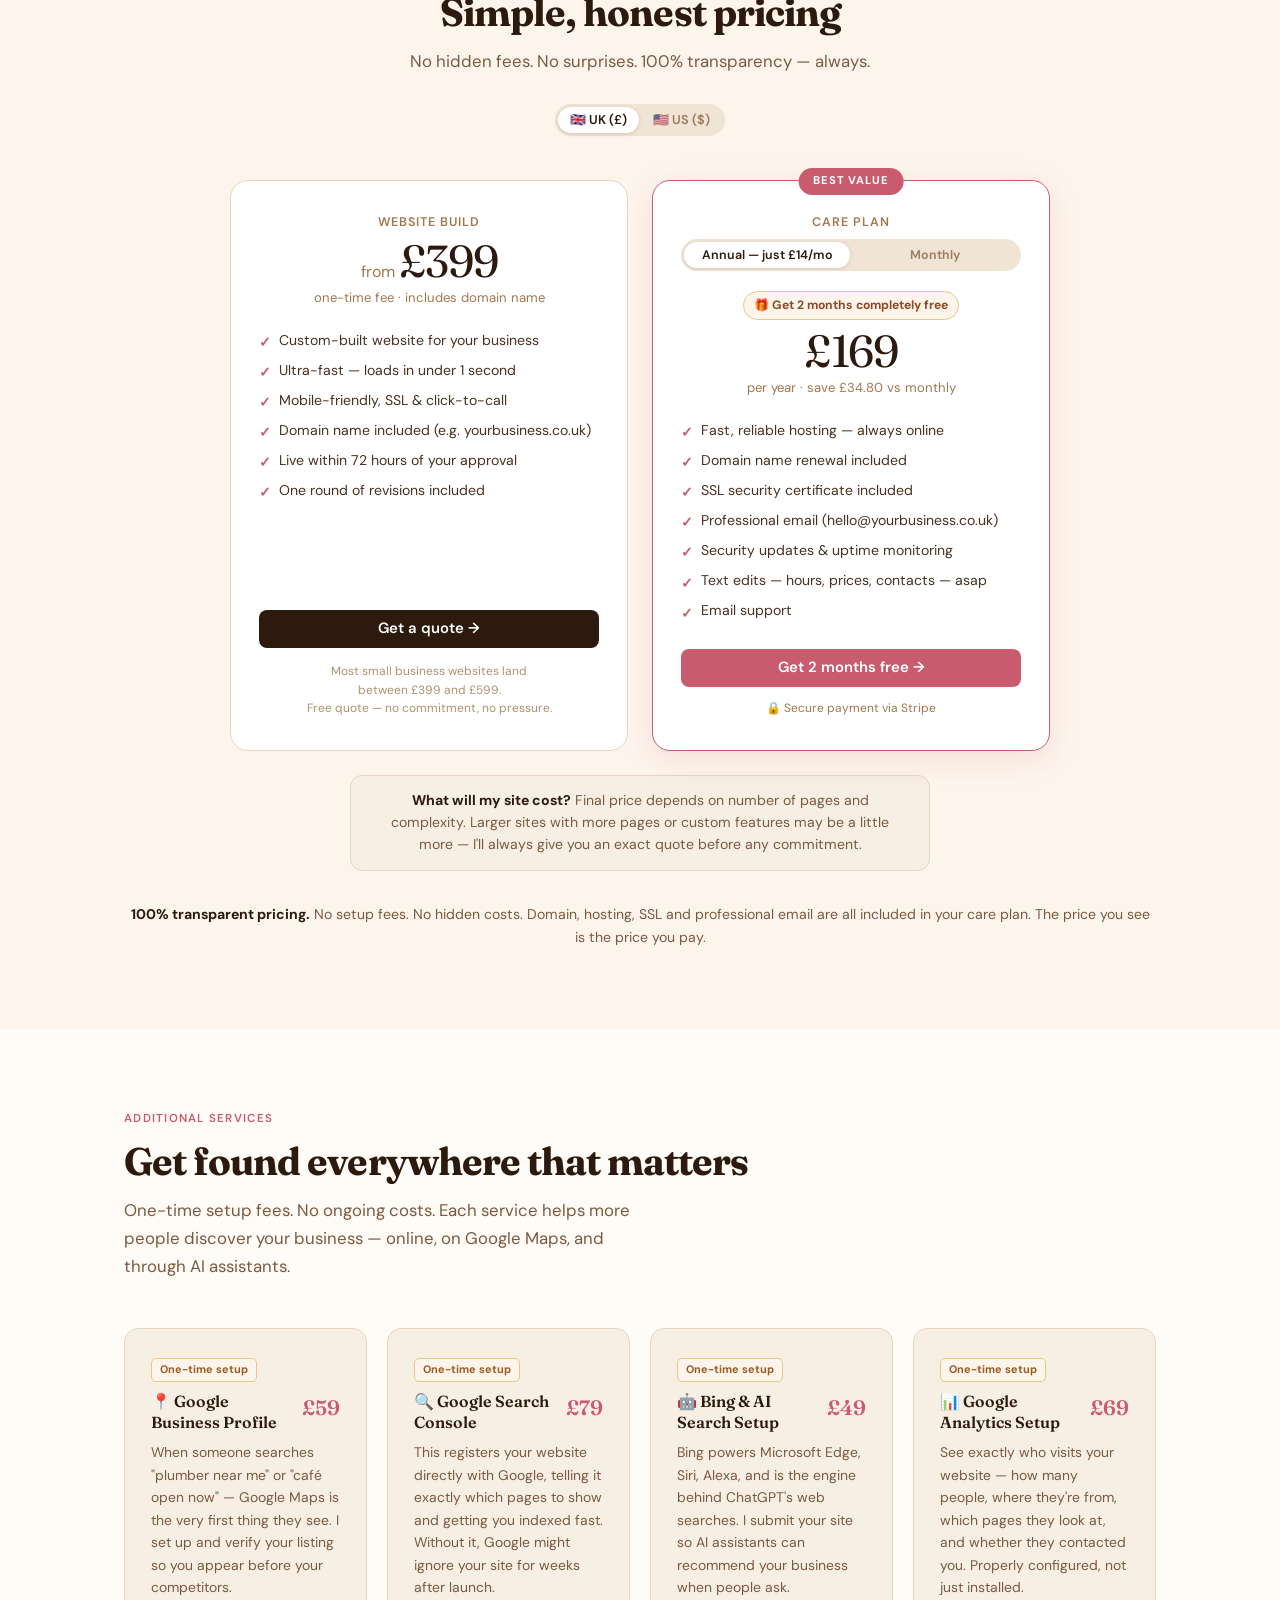
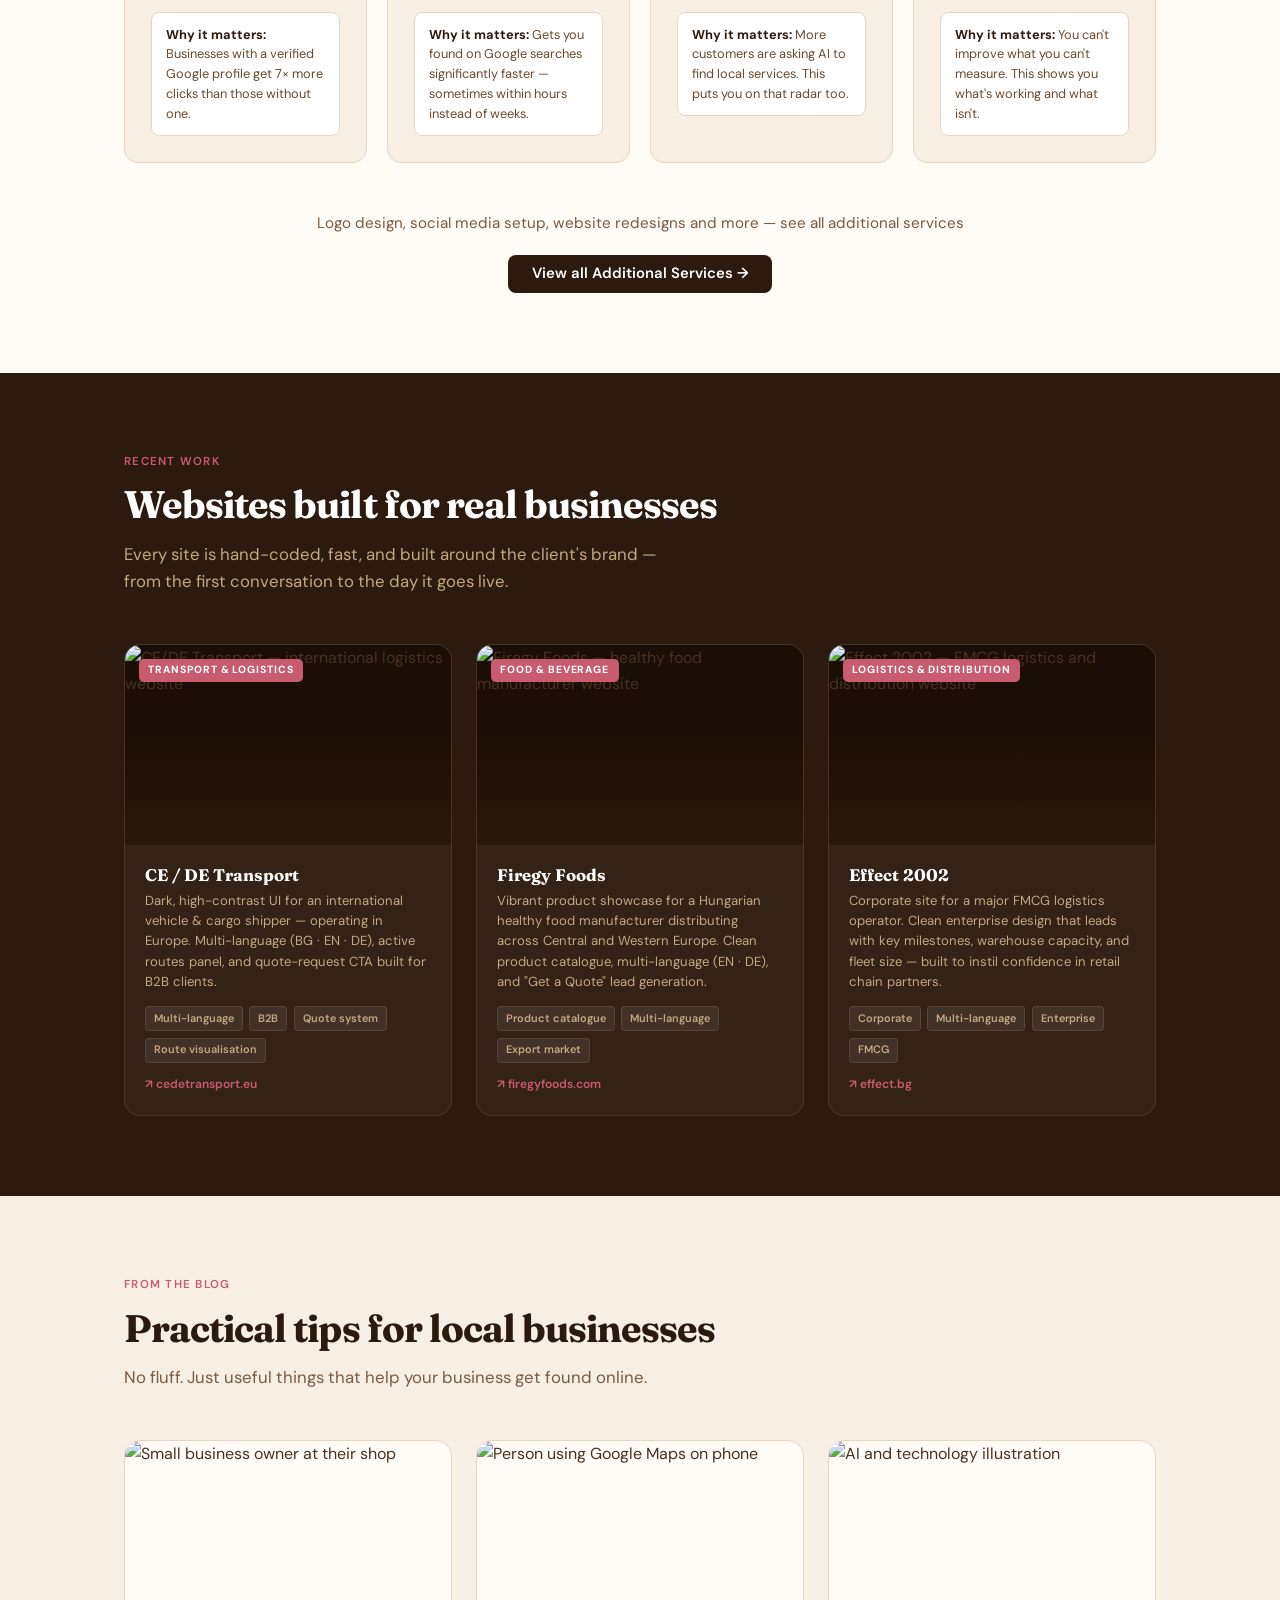
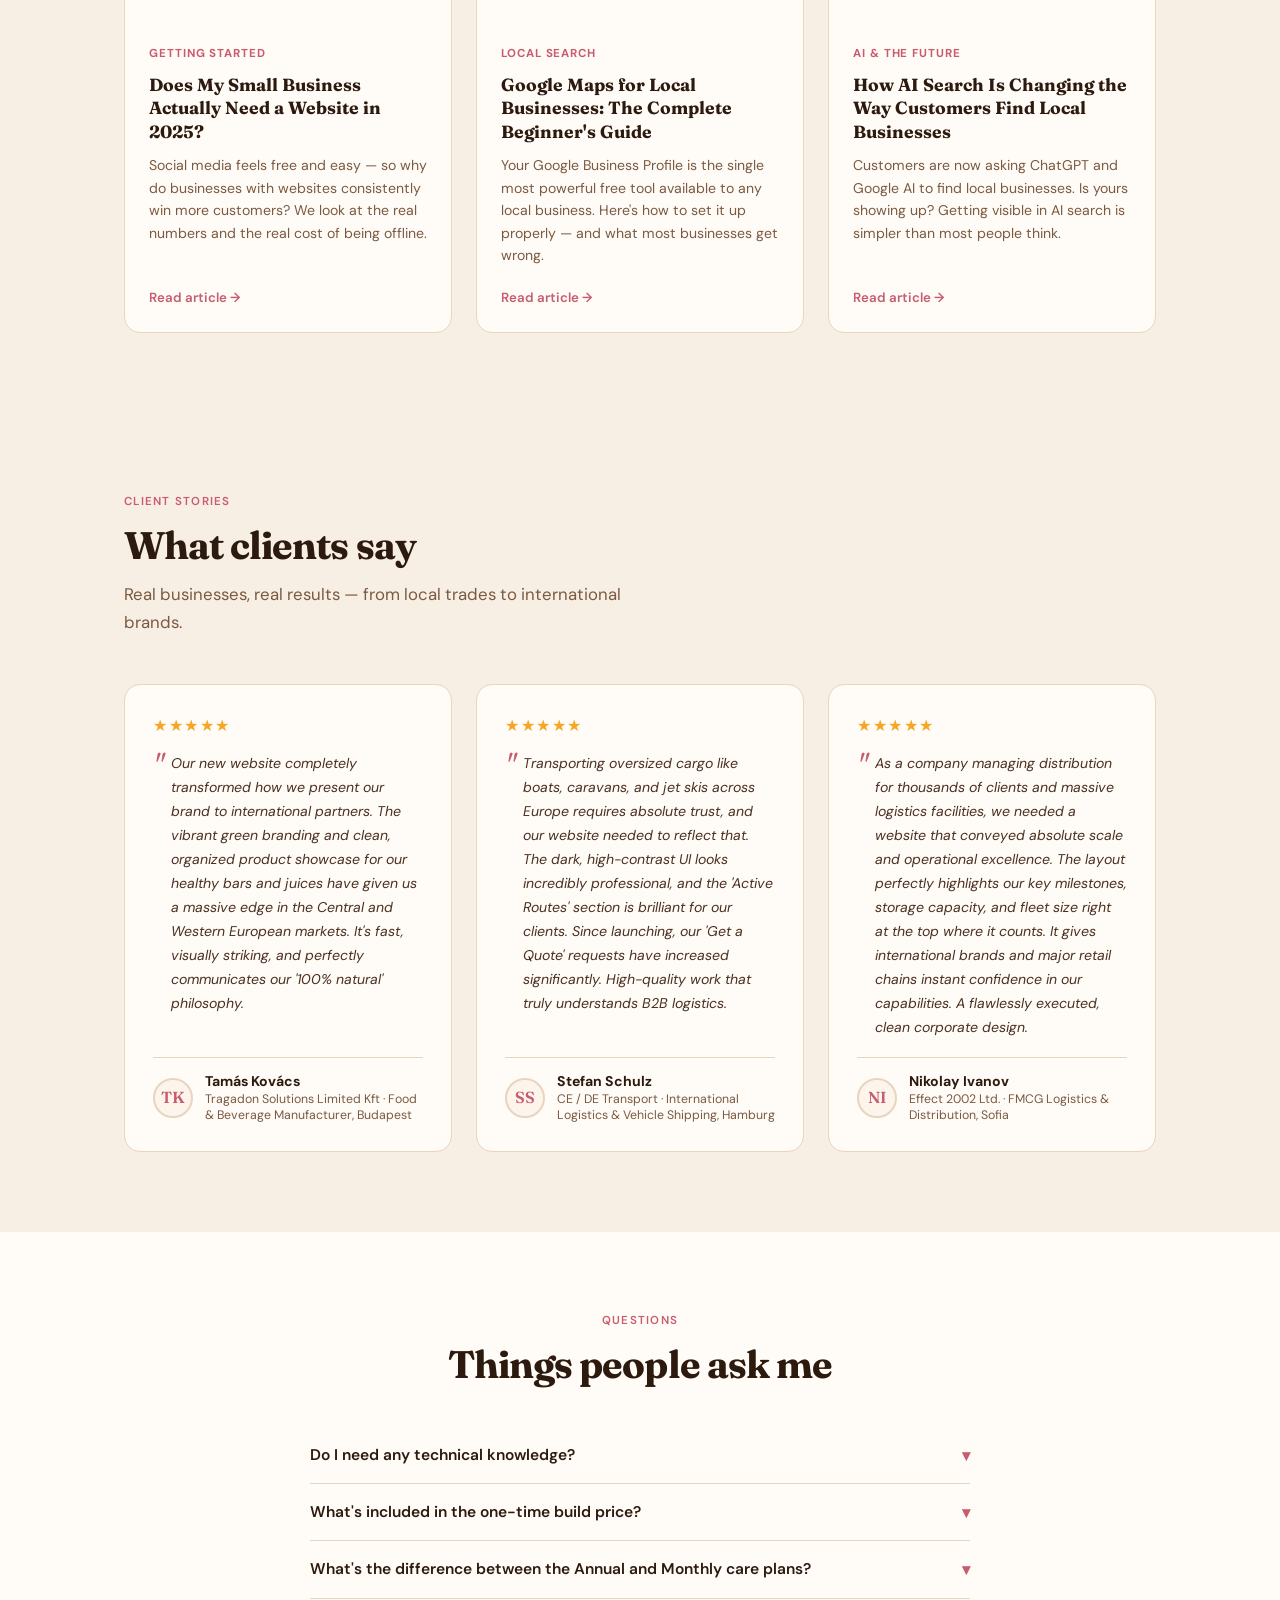
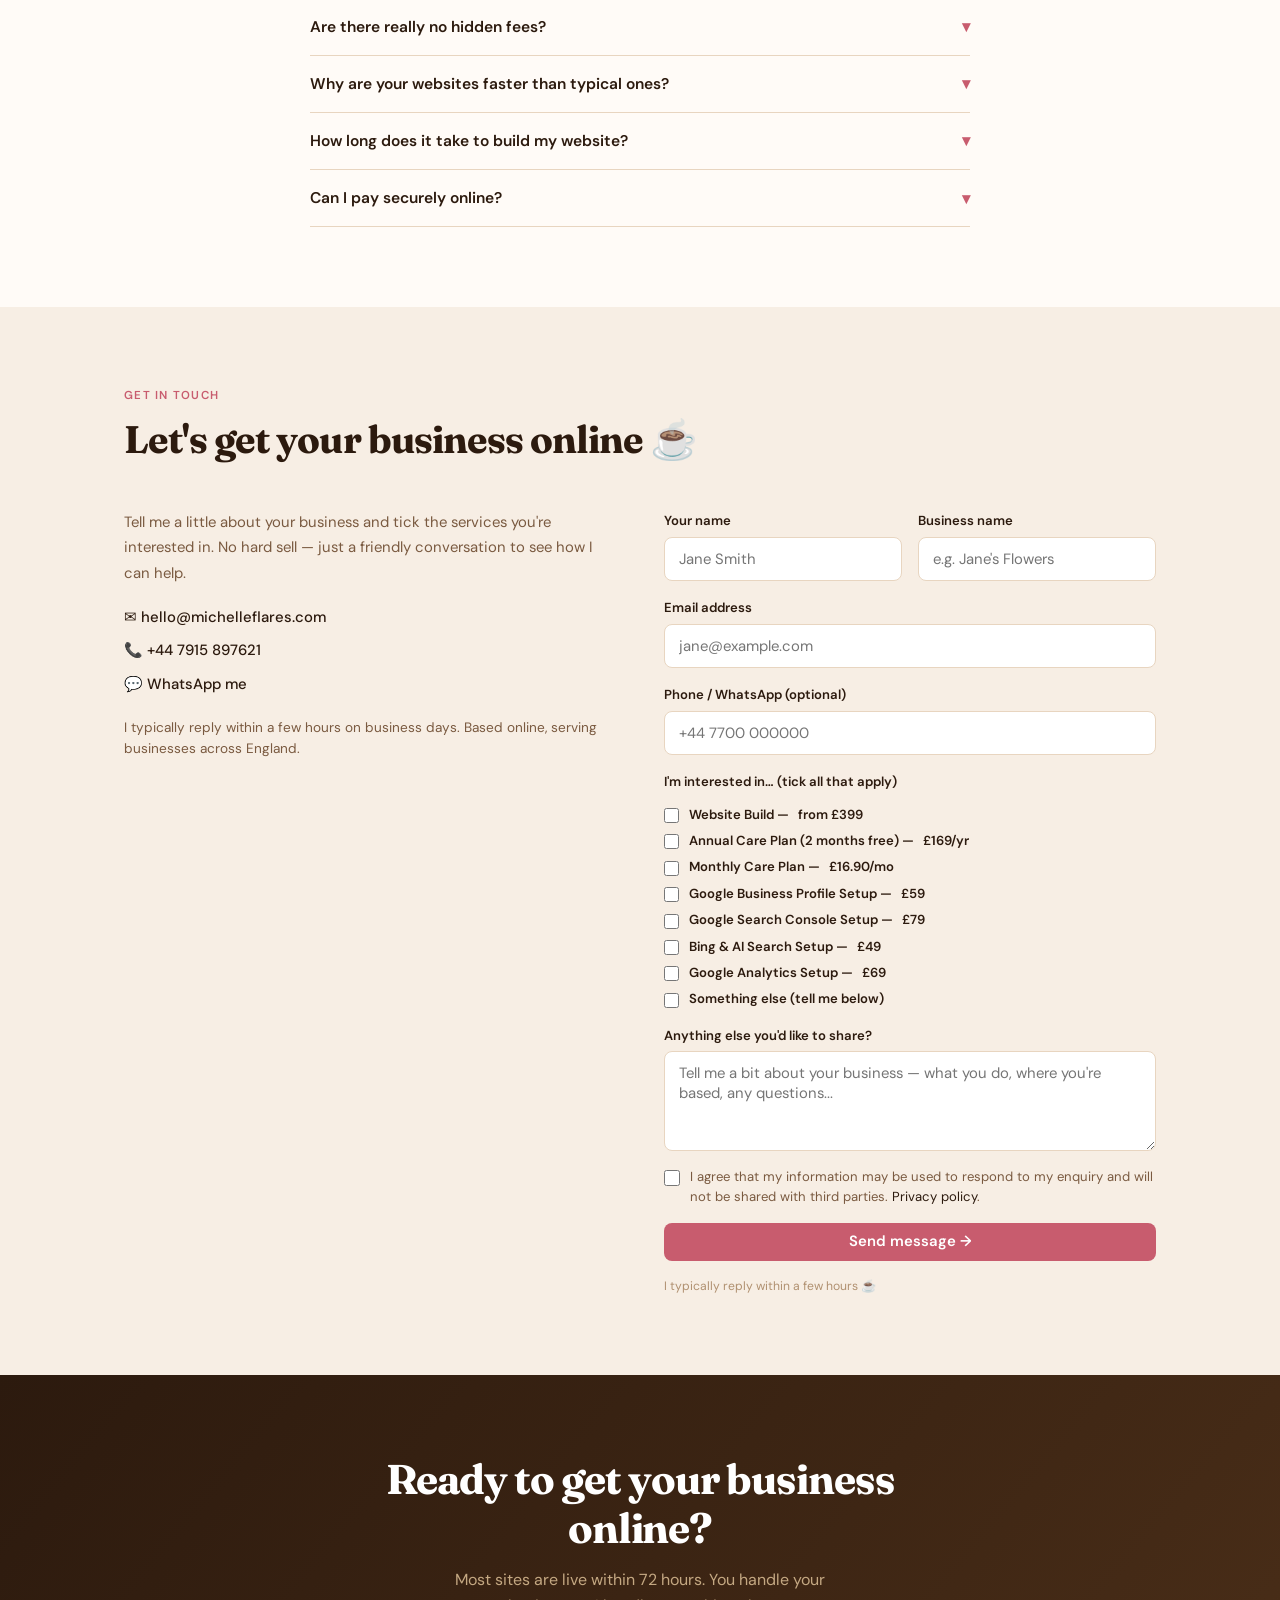
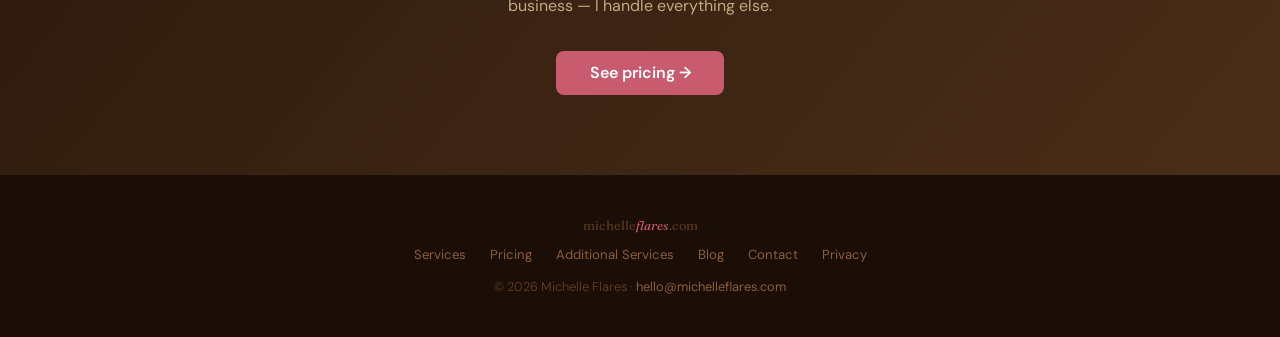
==== commit be2f91d8: "Update index.html" ====
--- a/index.html
+++ b/index.html
@@ -197,7 +197,7 @@
 .pcard-inc{list-style:none;display:flex;flex-direction:column;gap:.5rem;margin-bottom:1.6rem;flex:1}
 .pcard-inc li{font-size:.88rem;color:#4A3020;display:flex;align-items:flex-start;gap:.5rem;line-height:1.4;word-break:break-word;overflow-wrap:anywhere}
 .pcheck{color:var(--rose);font-weight:700;flex-shrink:0;margin-top:.15rem}
-.pcard-note{font-size:.75rem;color:#B09070;margin-top:.9rem;line-height:1.55}
+.pcard-note{font-size:.75rem;color:#B09070;margin-top:.9rem;line-height:1.55;text-align:center}
 .stripe-note{font-size:.75rem;color:#A07850;text-align:center;margin-top:.75rem}
 .transparency-note{text-align:center;margin-top:2rem;font-size:.88rem;color:var(--muted);line-height:1.65}
 .transparency-note strong{color:var(--ink)}
@@ -574,7 +574,7 @@
           <li><span class="pcheck">✓</span> One round of revisions included</li>
         </ul>
         <a href="/#contact" class="btn btn-full">Get a quote →</a>
-        <p class="pcard-note">* Most small business websites land between £399 and £599. Free quote — no commitment, no pressure.</p>
+        <p class="pcard-note">Most small business websites land<br>between £399 and £599.<br>Free quote — no commitment, no pressure.</p>
       </div>
 
       <!-- CARE PLAN with Annual/Monthly toggle -->
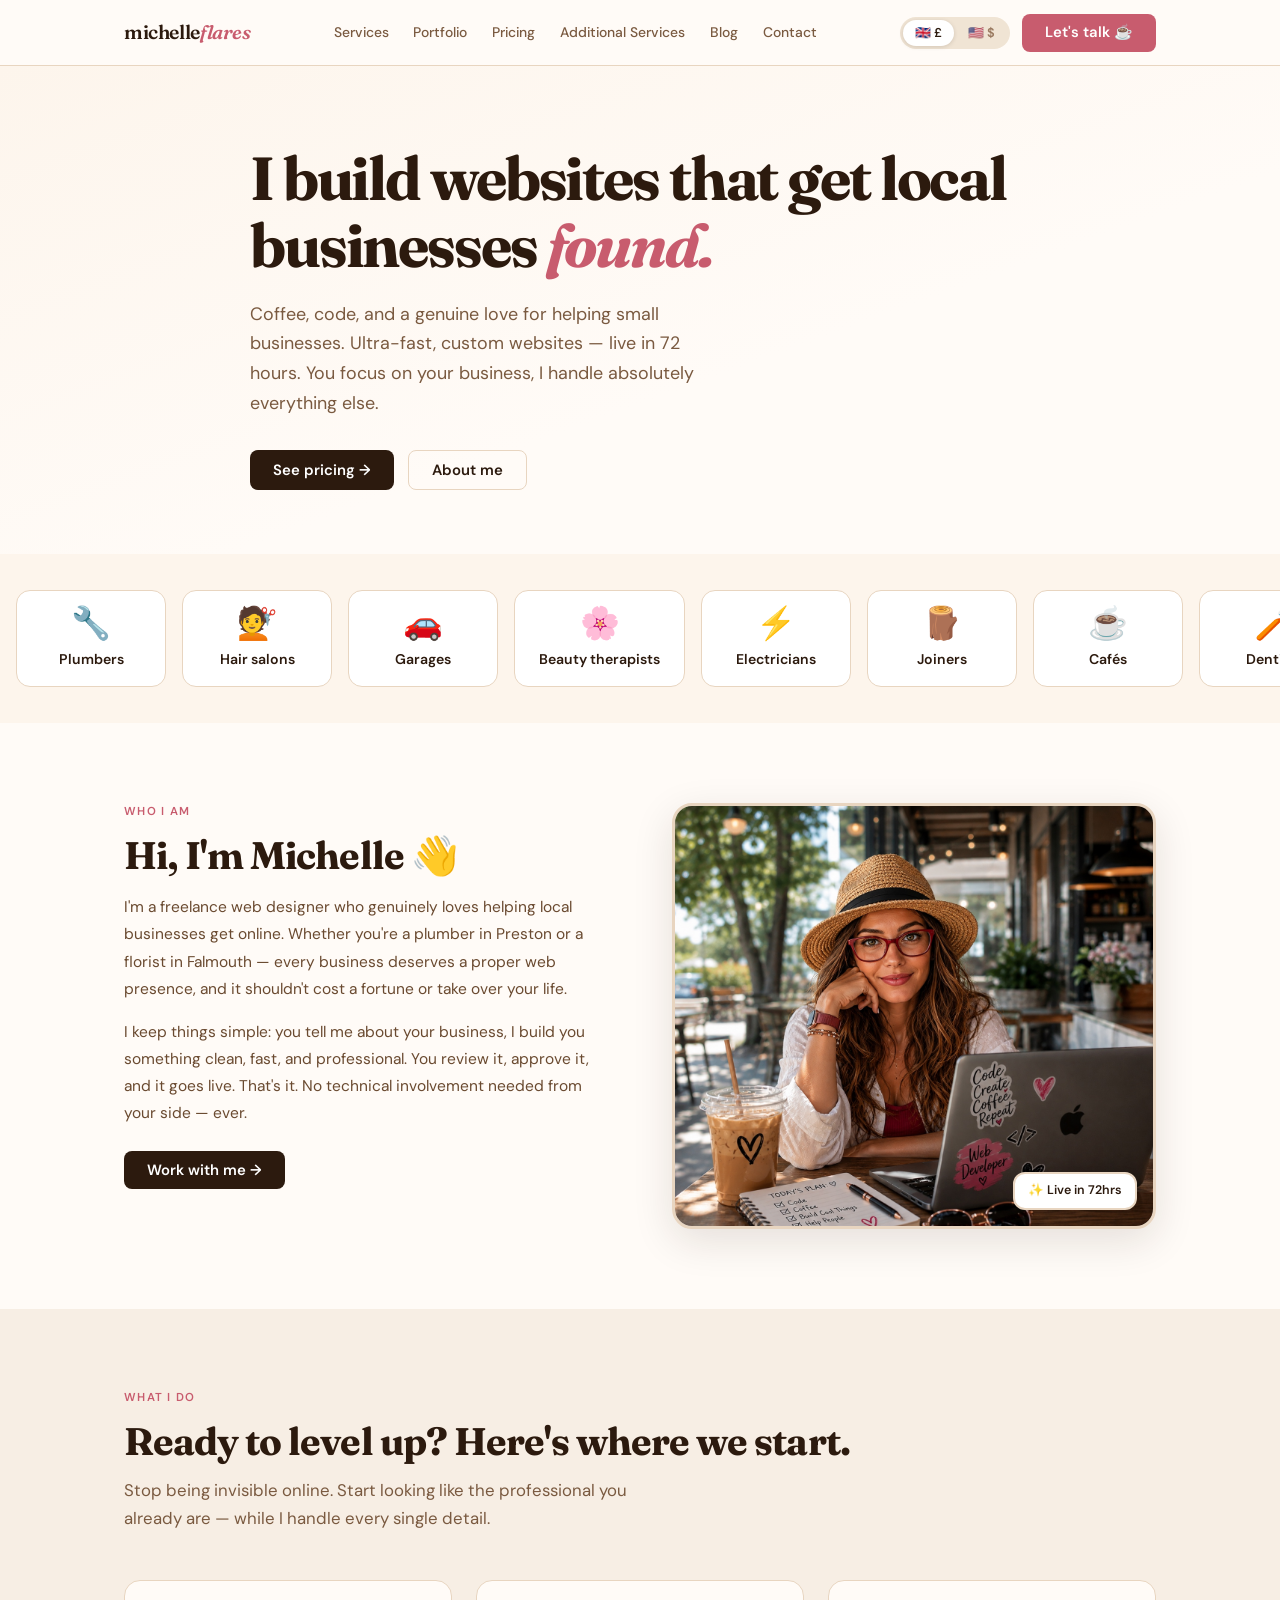
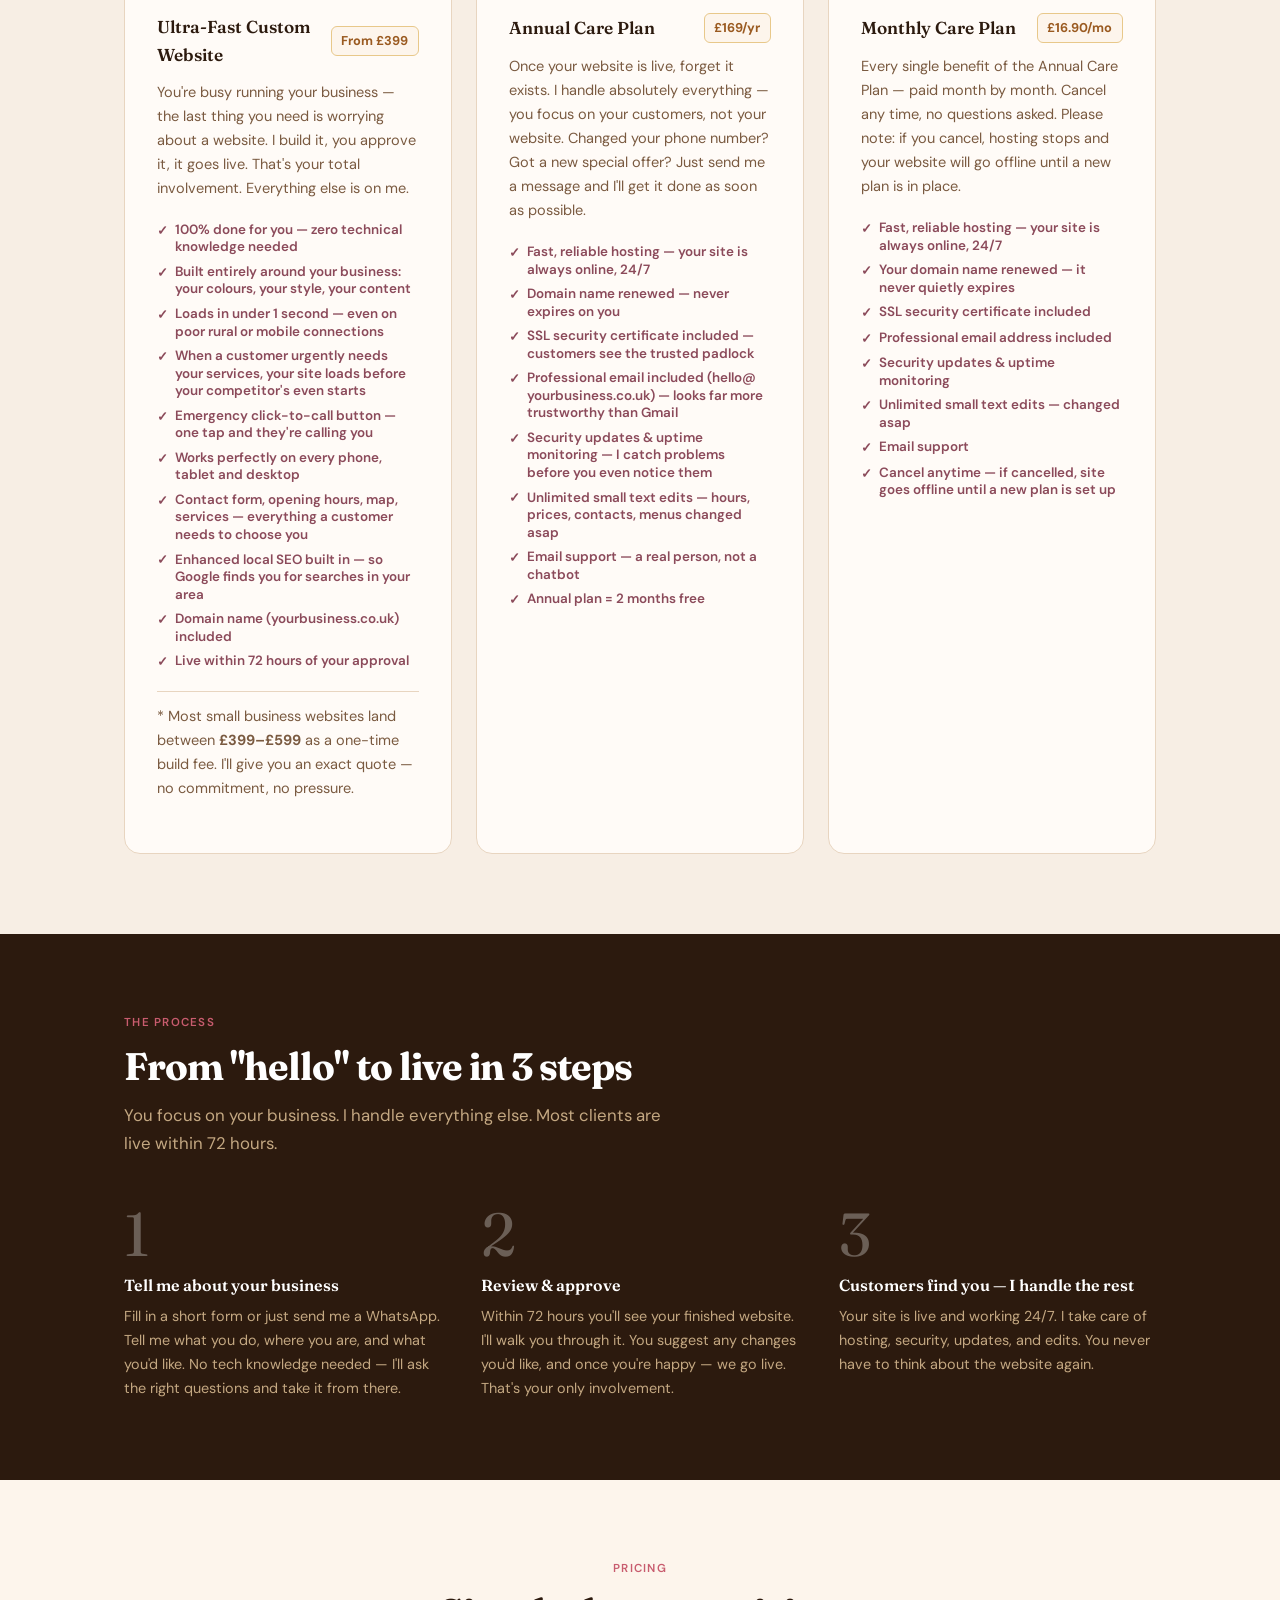
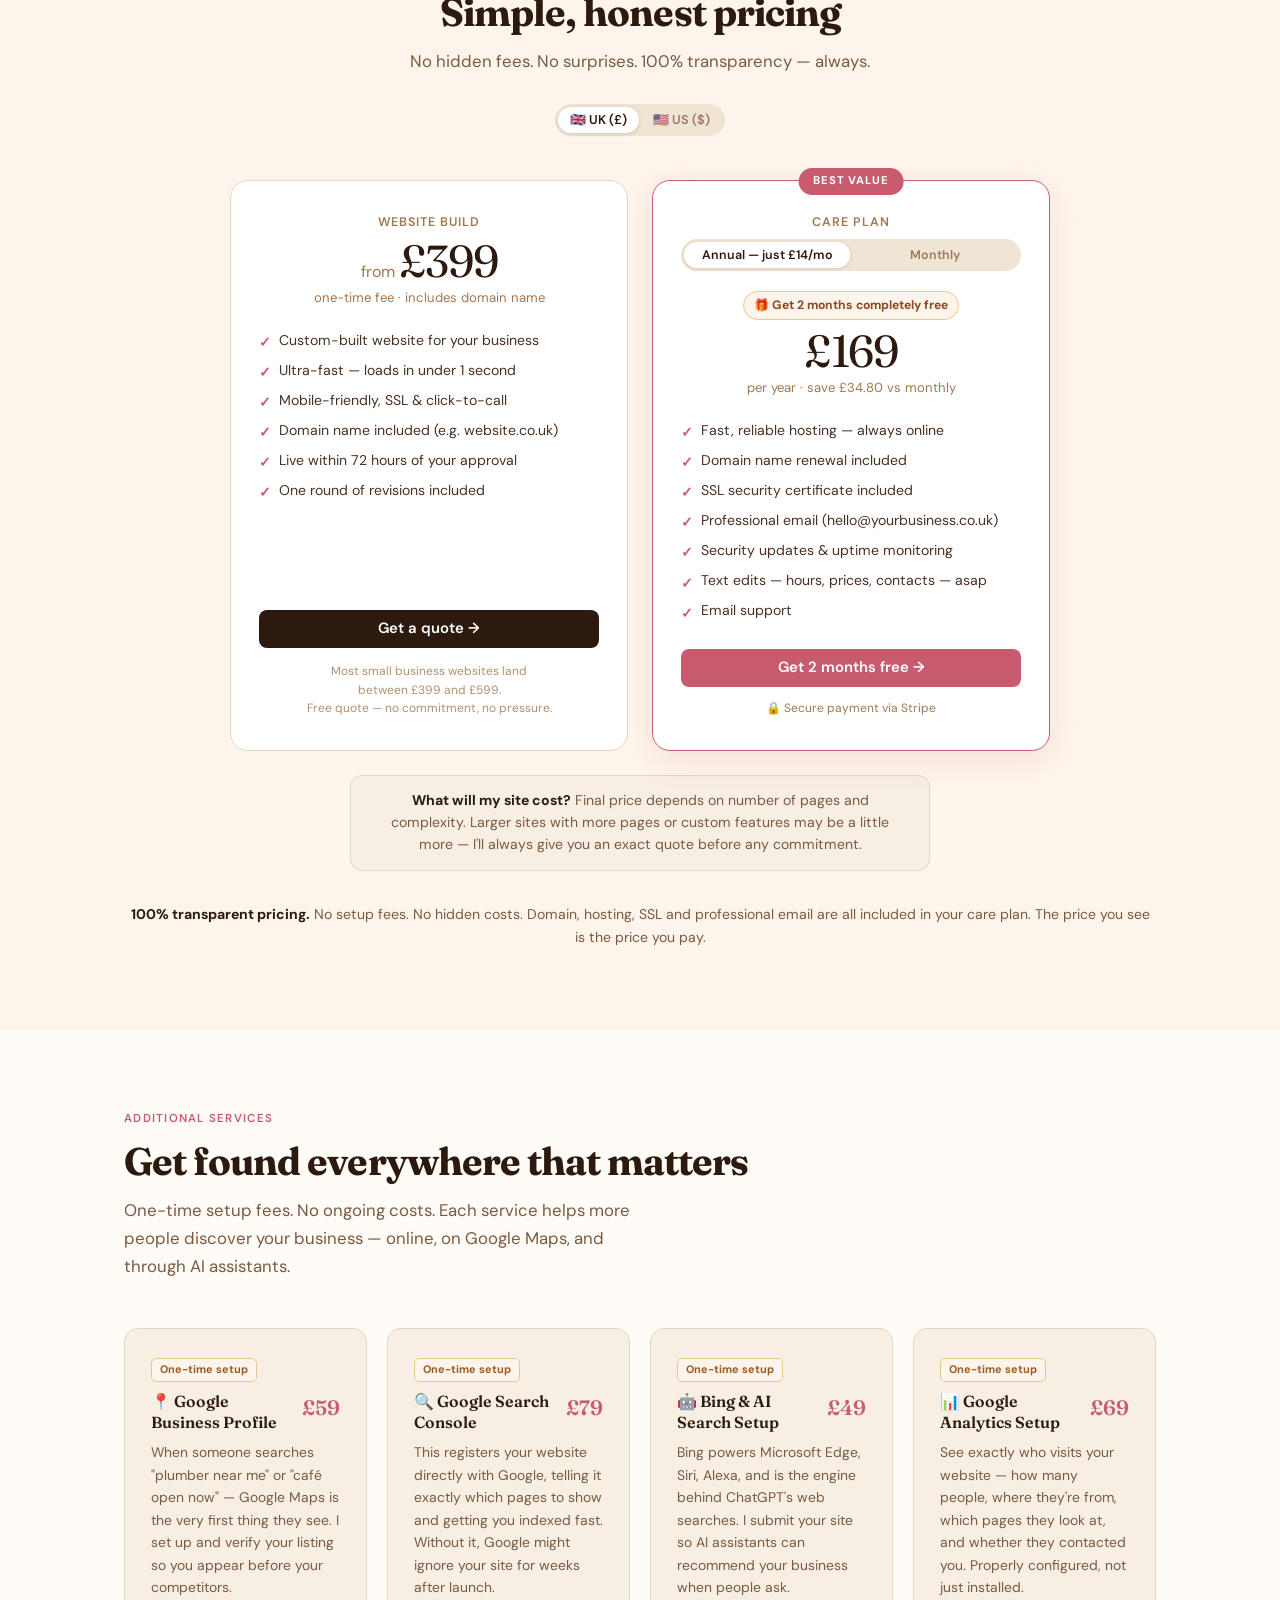
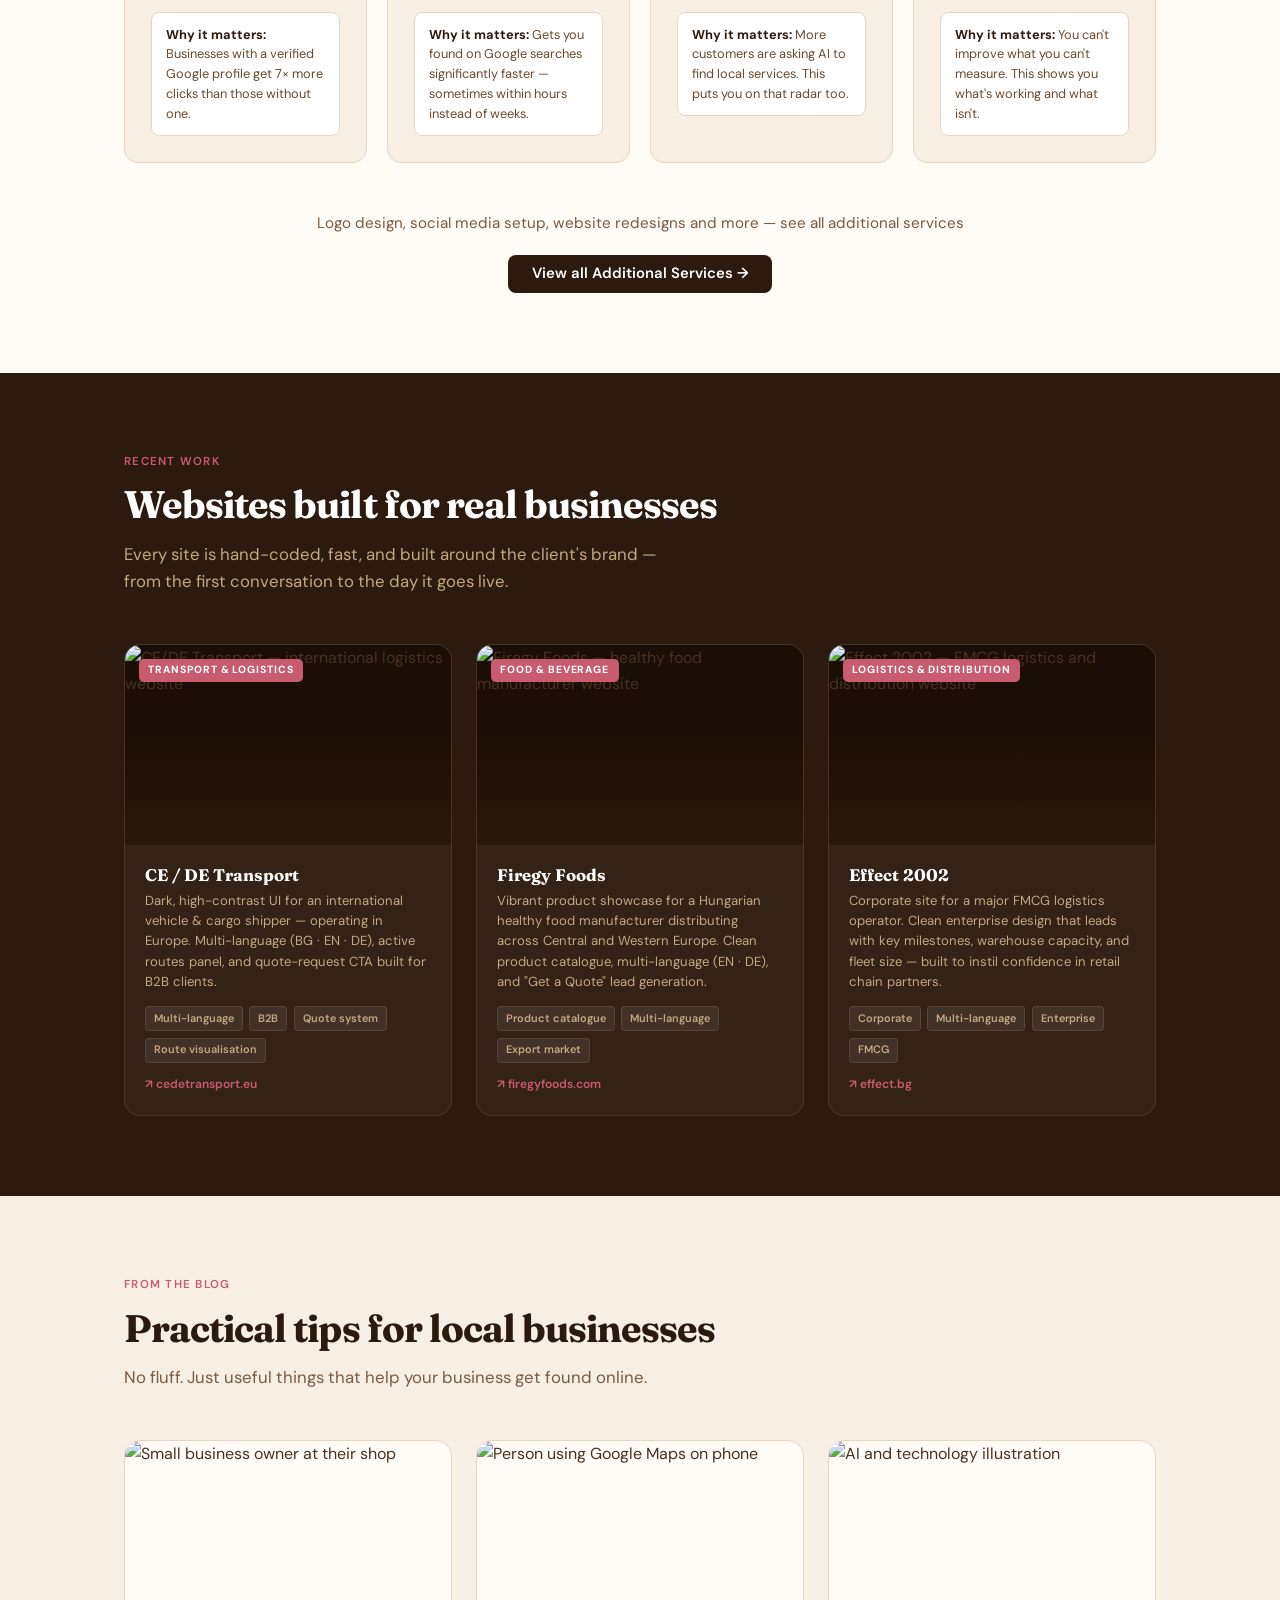
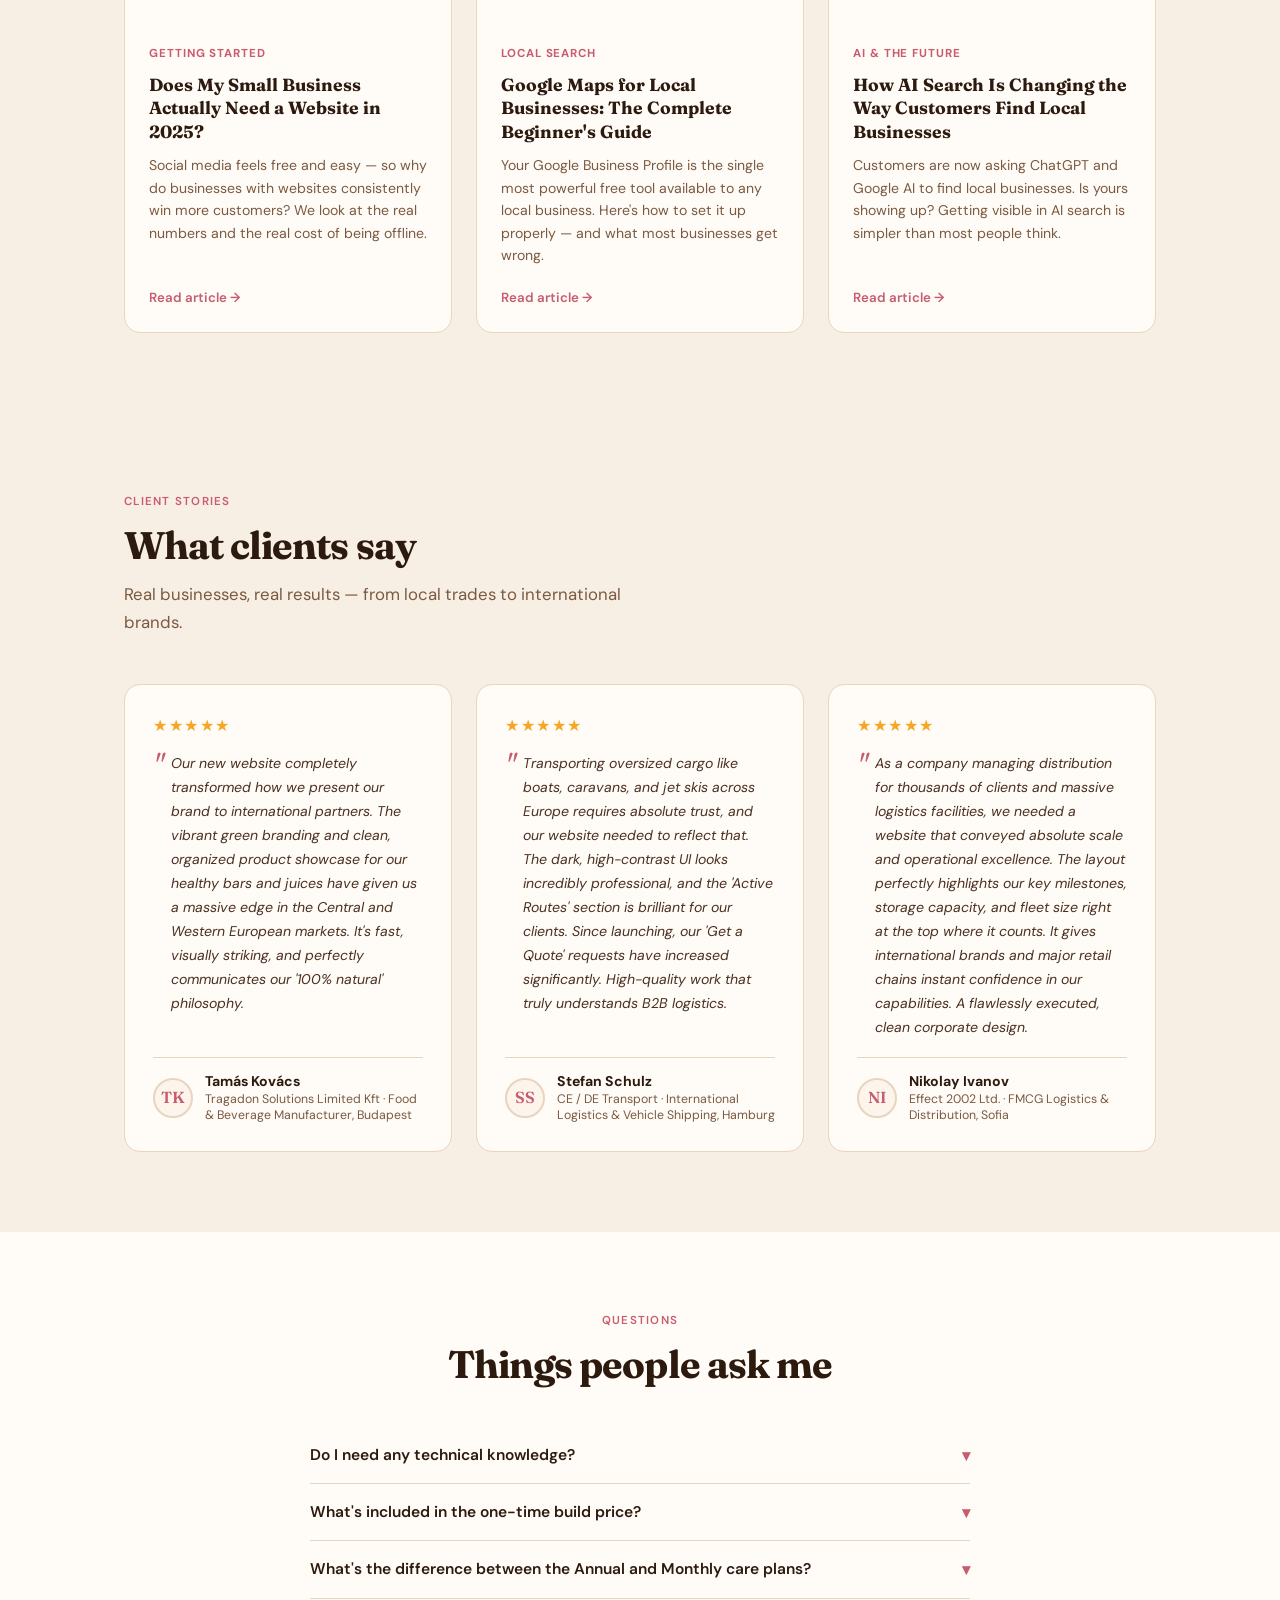
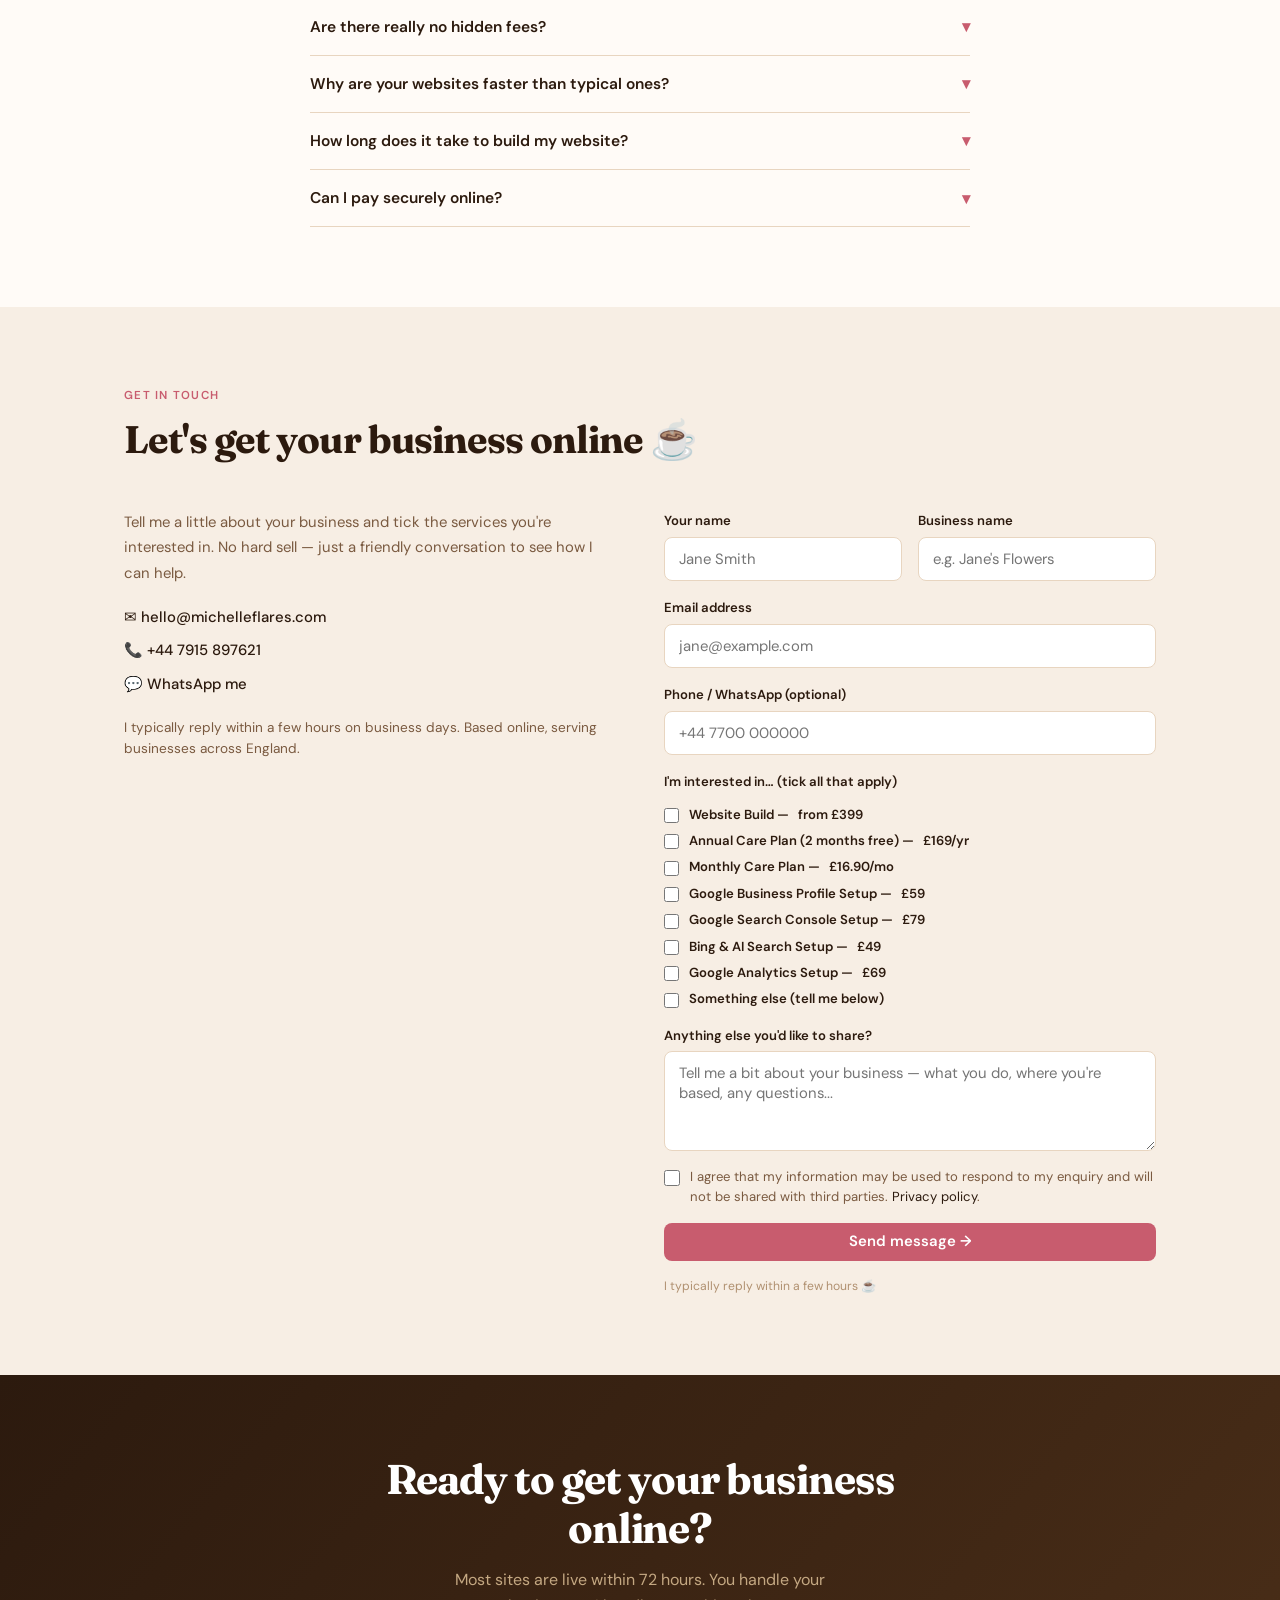
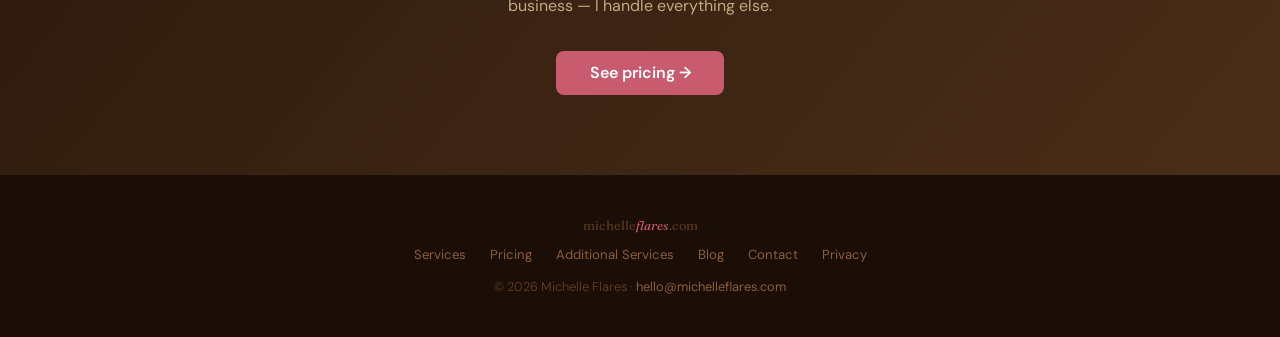
==== commit 9d3075f5: "Update index.html" ====
--- a/index.html
+++ b/index.html
@@ -569,7 +569,7 @@
           <li><span class="pcheck">✓</span> Custom-built website for your business</li>
           <li><span class="pcheck">✓</span> Ultra-fast — loads in under 1 second</li>
           <li><span class="pcheck">✓</span> Mobile-friendly, SSL &amp; click-to-call</li>
-          <li><span class="pcheck">✓</span> Domain name included (e.g. yourbusiness.co.uk)</li>
+          <li><span class="pcheck">✓</span> Domain name included (e.g. website<wbr>.co.uk)</li>
           <li><span class="pcheck">✓</span> Live within 72 hours of your approval</li>
           <li><span class="pcheck">✓</span> One round of revisions included</li>
         </ul>
